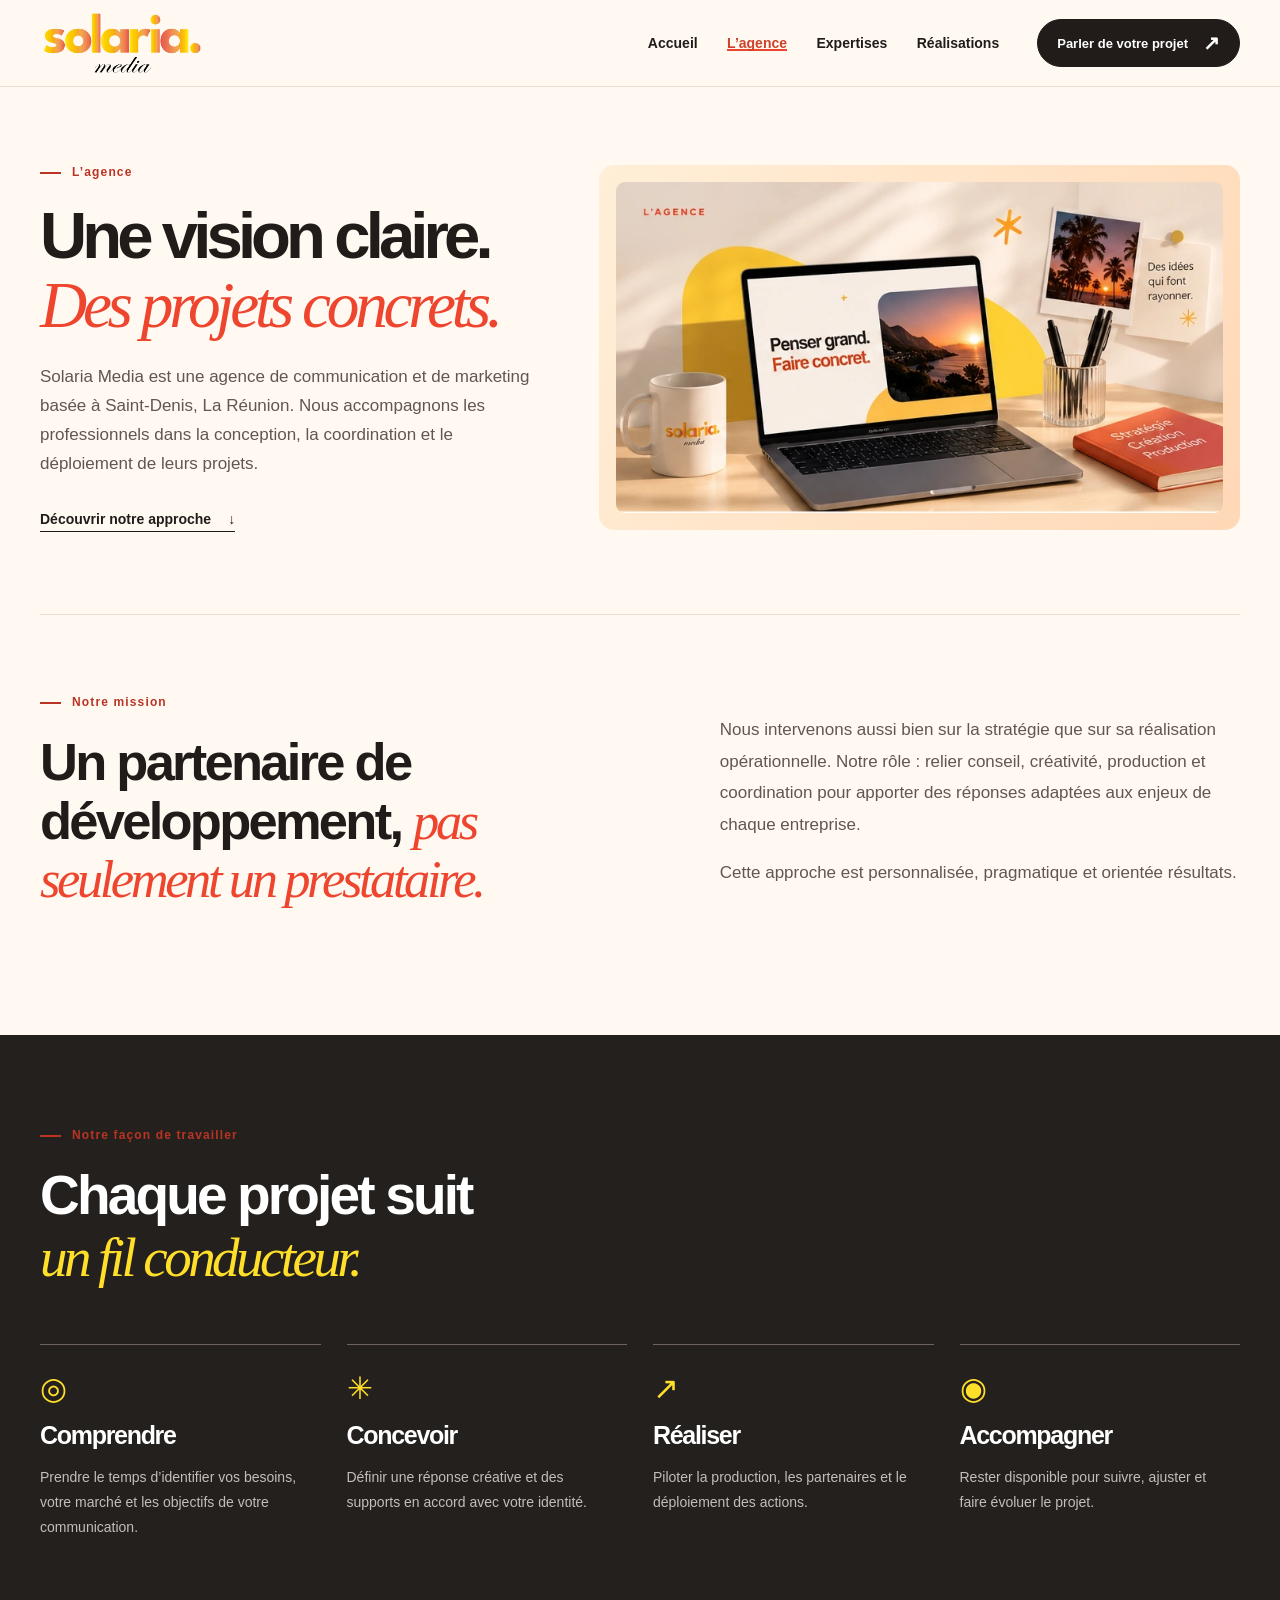
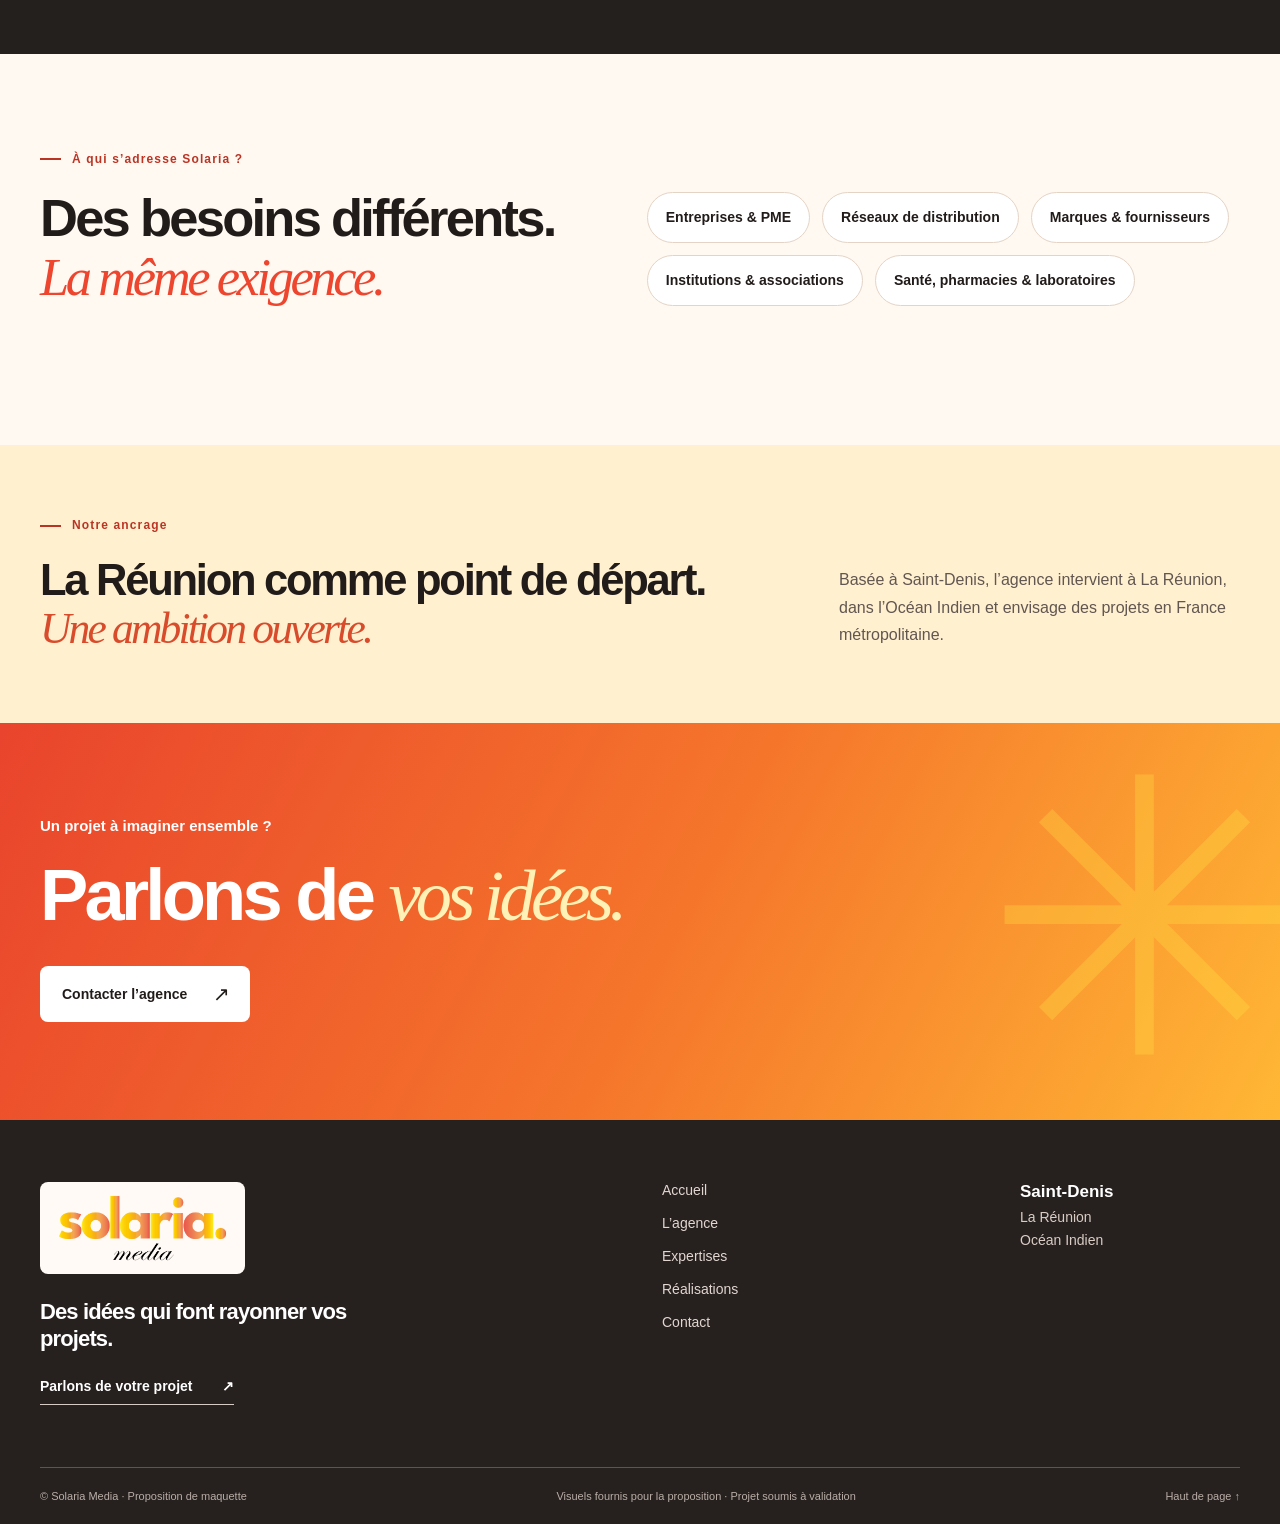
==== agence.html @ 128cd744 "v1" ====
<!DOCTYPE html>
<html lang="fr"><head><meta charset="utf-8"/><meta content="width=device-width,initial-scale=1" name="viewport"/><meta content="#fff9f2" name="theme-color"/><meta content="Solaria Media, agence de communication à Saint-Denis : conseil, création, branding, digital, objets publicitaires et campagnes marketing." name="description"/><meta content="website" property="og:type"/><meta content="Solaria Media | Agence de communication &amp; marketing à La Réunion" property="og:title"/><meta content="Solaria Media, agence de communication à Saint-Denis : conseil, création, branding, digital, objets publicitaires et campagnes marketing." property="og:description"/><title>Solaria Media | Agence de communication &amp; marketing à La Réunion</title><link href="assets/images/favicon-solaria.png" rel="icon" type="image/png"/><link rel="stylesheet" href="assets/css/site.css">
<link rel="stylesheet" href="assets/css/animations.css"></head><body><a class="skip-link" href="#contenu">Aller au contenu</a><header class="site-header" id="haut"><div class="header-shell"><a aria-label="Solaria Media, retour à l’accueil" class="brand" href="index.html"><img alt="Solaria Media" height="67" src="assets/images/logo-solaria.png" width="166"/></a><nav aria-label="Navigation principale" class="nav-desktop"><a aria-current="page" class="active" href="index.html">Accueil</a><a href="agence.html">L’agence</a><a href="expertises.html">Expertises</a><a href="realisations.html">Réalisations</a></nav><a class="nav-action" href="contact.html">Parler de votre projet <span aria-hidden="true">↗</span></a><button aria-controls="nav-mobile" aria-expanded="false" aria-label="Ouvrir le menu" class="menu-toggle" type="button"><span></span><span></span></button></div><nav aria-label="Navigation mobile" class="nav-mobile" hidden="" id="nav-mobile"><a aria-current="page" class="active" href="index.html">Accueil</a><a href="agence.html">L’agence</a><a href="expertises.html">Expertises</a><a href="realisations.html">Réalisations</a><a href="contact.html">Contact</a></nav></header><main id="contenu"><div data-view="index">
<section class="home-hero"><div class="home-hero-copy"><div class="hero-location">Agence de communication &amp; marketing à La Réunion</div><h1>Des idées qui font <em>rayonner</em> vos projets.</h1><p>Solaria Media accompagne les entreprises de la réflexion stratégique à la réalisation de leurs projets de communication.</p><div class="actions"><a class="button button-dark" href="expertises.html">Découvrir nos expertises <span aria-hidden="true">↗</span></a><a class="button-link" href="realisations.html">Explorer l’univers Solaria <span aria-hidden="true">→</span></a></div><div class="hero-corner"><span aria-hidden="true" class="pulse-sun">✳</span> Conseil, création, production et déploiement.</div></div><div class="home-hero-art"><img alt="Composition visuelle fournie pour Solaria Media : publications, identité graphique et supports digitaux" class="hero-artwork" decoding="async" fetchpriority="high" src="assets/images/accueil-composition.webp"/><span class="art-label">Univers visuel Solaria Media</span></div></section>
<section aria-label="Positionnement de Solaria Media" class="intro-strip wrap"><p>Une vision d’ensemble.<br/><strong>Des actions concrètes.</strong></p><div>Stratégie, création et coordination : une approche complète pour développer votre visibilité et accompagner vos projets.</div><a aria-label="Découvrir l’agence" class="circle-next" href="agence.html">↗</a></section>
<section class="section-services" id="savoir-faire"><div class="wrap section-topline"><div><p class="section-eyebrow">Nos expertises</p><h2>Une seule agence.<br/><span>Plusieurs talents.</span></h2></div><p>Quatre expertises complémentaires, mobilisées selon vos objectifs.</p></div><div class="services-showcase wrap">
<a class="service-tile" href="expertises.html"><div class="service-art sunny"><img alt="Visuel fourni illustrant la communication sur les réseaux sociaux" class="" decoding="async" loading="lazy" src="assets/images/expertise-digital.webp"/></div><div class="tile-info"><div><h3>Communication digitale</h3><p>Stratégie, contenus, réseaux sociaux et campagnes Meta Ads.</p></div><span aria-hidden="true" class="tile-arrow">↗</span></div></a>
<a class="service-tile" href="expertises.html"><div class="service-art peach"><img alt="Visuel fourni illustrant le branding et les supports d’identité visuelle" class="" decoding="async" loading="lazy" src="assets/images/expertise-branding.webp"/></div><div class="tile-info"><div><h3>Identité &amp; design</h3><p>Une image de marque cohérente, pensée pour tous vos supports.</p></div><span aria-hidden="true" class="tile-arrow">↗</span></div></a>
<a class="service-tile" href="expertises.html"><div class="service-art sand"><img alt="Visuel fourni de sacs, gourdes et objets publicitaires aux couleurs de Solaria" class="" decoding="async" loading="lazy" src="assets/images/expertise-objets-plv.webp"/></div><div class="tile-info"><div><h3>Objets publicitaires &amp; PLV</h3><p>De la conception graphique à la fabrication et à la livraison.</p></div><span aria-hidden="true" class="tile-arrow">↗</span></div></a>
<a class="service-tile" href="expertises.html"><div class="service-art butter"><img alt="Visuel fourni illustrant la stratégie et les opérations marketing" class="" decoding="async" loading="lazy" src="assets/images/expertise-campagnes.webp"/></div><div class="tile-info"><div><h3>Campagnes marketing</h3><p>Des dispositifs coordonnés pour faire vivre vos actions commerciales.</p></div><span aria-hidden="true" class="tile-arrow">↗</span></div></a>
</div></section>
<section class="agency-highlight"><div class="wrap agency-highlight-grid"><div class="agency-highlight-visual"><img alt="Visuel de présentation de l’agence Solaria Media avec ordinateur et supports de communication" class="" decoding="async" loading="lazy" src="assets/images/agence-univers.webp"/></div><div class="agency-highlight-copy"><p class="section-eyebrow">L’esprit Solaria</p><h2>Penser le projet.<br/><em>Le concrétiser.</em></h2><p>Du premier échange à la mise en œuvre, Solaria Media réunit les compétences nécessaires pour donner de la cohérence à chaque prise de parole de votre entreprise.</p><div class="agency-steps"><span>Comprendre les enjeux</span><span>Imaginer la réponse</span><span>Coordonner la réalisation</span></div><a class="text-link" href="agence.html">Découvrir notre approche <span aria-hidden="true">↗</span></a></div></div></section>
<section class="campaign-feature wrap"><div class="campaign-image"><img alt="Visuel de présentation fourni : campagne publicitaire avec supports photo et affichage" class="" decoding="async" loading="lazy" src="assets/images/realisations-campagnes.webp"/></div><div class="campaign-body"><p class="section-eyebrow">De l’idée aux supports</p><h2>Une communication qui prend forme, <em>partout.</em></h2><p>Identité, campagne, signalétique ou contenu : chaque format a un rôle à jouer pour faire rayonner une marque.</p><a class="button button-dark" href="realisations.html">Découvrir les univers visuels <span aria-hidden="true">↗</span></a></div></section>
<section class="closing-cta"><div class="wrap"><p>Vous avez un projet de communication ?</p><h2>Faisons-le <em>rayonner.</em></h2><a class="button button-light" href="contact.html">Parlons de votre projet <span aria-hidden="true">↗</span></a></div></section>
</div><div data-view="agence" hidden="">
<section class="page-hero wrap agency-hero"><div class="page-hero-copy"><p class="section-eyebrow">L’agence</p><h1>Une vision claire.<br/><em>Des projets concrets.</em></h1><p>Solaria Media est une agence de communication et de marketing basée à Saint-Denis, La Réunion. Nous accompagnons les professionnels dans la conception, la coordination et le déploiement de leurs projets.</p><a class="button-link" href="#notre-approche">Découvrir notre approche <span aria-hidden="true">↓</span></a></div><div class="page-hero-art"><img alt="Visuel fourni pour la présentation de Solaria Media : bureau créatif, ordinateur et supports de communication" class="" decoding="async" fetchpriority="high" src="assets/images/agence-univers.webp"/></div></section>
<section class="agency-mission wrap"><div class="mission-title"><p class="section-eyebrow">Notre mission</p><h2>Un partenaire de développement, <em>pas seulement un prestataire.</em></h2></div><div class="mission-detail"><p>Nous intervenons aussi bien sur la stratégie que sur sa réalisation opérationnelle. Notre rôle : relier conseil, créativité, production et coordination pour apporter des réponses adaptées aux enjeux de chaque entreprise.</p><p>Cette approche est personnalisée, pragmatique et orientée résultats.</p></div></section>
<section class="process-section" id="notre-approche"><div class="wrap"><div class="process-heading"><p class="section-eyebrow">Notre façon de travailler</p><h2>Chaque projet suit<br/><em>un fil conducteur.</em></h2></div><div class="process-grid"><article><div class="process-symbol">◎</div><h3>Comprendre</h3><p>Prendre le temps d’identifier vos besoins, votre marché et les objectifs de votre communication.</p></article><article><div class="process-symbol">✳</div><h3>Concevoir</h3><p>Définir une réponse créative et des supports en accord avec votre identité.</p></article><article><div class="process-symbol">↗</div><h3>Réaliser</h3><p>Piloter la production, les partenaires et le déploiement des actions.</p></article><article><div class="process-symbol">◉</div><h3>Accompagner</h3><p>Rester disponible pour suivre, ajuster et faire évoluer le projet.</p></article></div></div></section>
<section class="audience-section wrap"><div><p class="section-eyebrow">À qui s’adresse Solaria ?</p><h2>Des besoins différents.<br/><em>La même exigence.</em></h2></div><div class="audience-grid"><span>Entreprises &amp; PME</span><span>Réseaux de distribution</span><span>Marques &amp; fournisseurs</span><span>Institutions &amp; associations</span><span>Santé, pharmacies &amp; laboratoires</span></div></section>
<section class="agency-location"><div class="wrap location-flex"><div><p class="section-eyebrow">Notre ancrage</p><h2>La Réunion comme point de départ.<br/><em>Une ambition ouverte.</em></h2></div><p>Basée à Saint-Denis, l’agence intervient à La Réunion, dans l’Océan Indien et envisage des projets en France métropolitaine.</p></div></section>
<section class="closing-cta"><div class="wrap"><p>Un projet à imaginer ensemble ?</p><h2>Parlons de <em>vos idées.</em></h2><a class="button button-light" href="contact.html">Contacter l’agence <span aria-hidden="true">↗</span></a></div></section>
</div><div data-view="expertises" hidden=""><section class="expert-intro wrap"><p class="section-eyebrow">Nos expertises</p><div class="expert-intro-grid"><h1>De la stratégie<br/><em>à la création.</em></h1><div><p>Une approche complète, quatre domaines complémentaires. Choisissez l’expertise qui correspond à votre besoin.</p><div class="quick-links"><a href="#digital">Digital ↘</a><a href="#branding">Branding ↘</a><a href="#production">Objets &amp; PLV ↘</a><a href="#campagnes">Campagnes ↘</a></div></div></div></section><section class="expert-section" id="digital"><div class="wrap expert-layout"><div class="expert-art art-digital"><img alt="Visuel de présentation fourni pour le domaine Communication digitale &amp; Social Media" class="" decoding="async" loading="lazy" src="assets/images/expertise-digital.webp"/></div><div class="expert-content"><span class="expert-kind">Communication digitale &amp; Social Media</span><h2>Votre marque a des choses à dire.</h2><p>Nous construisons une présence digitale adaptée à vos objectifs, de la ligne éditoriale à l’analyse des performances.</p><ul class="service-bullets"><li>Stratégie de communication digitale</li><li>Création de contenus, carrousels et vidéos courtes</li><li>Gestion et programmation des publications</li><li>Campagnes Meta Ads, emailing et reporting</li></ul><a class="text-link" href="contact.html?projet=digital">Parler de ce projet <span aria-hidden="true">↗</span></a></div></div></section><section class="expert-section expert-even" id="branding"><div class="wrap expert-layout"><div class="expert-art art-branding"><img alt="Visuel de présentation fourni pour le domaine Branding &amp; identité visuelle" class="" decoding="async" loading="lazy" src="assets/images/expertise-branding.webp"/></div><div class="expert-content"><span class="expert-kind">Branding &amp; identité visuelle</span><h2>Une identité qui se reconnaît.</h2><p>Nous créons et déclinons l’univers graphique de votre marque pour renforcer sa cohérence sur tous ses supports.</p><ul class="service-bullets"><li>Création et refonte de logos</li><li>Identités visuelles et chartes graphiques</li><li>Flyers, affiches, brochures et catalogues</li><li>Supports commerciaux et institutionnels</li></ul><a class="text-link" href="contact.html?projet=branding">Parler de ce projet <span aria-hidden="true">↗</span></a></div></div></section><section class="expert-section" id="production"><div class="wrap expert-layout"><div class="expert-art art-production"><img alt="Visuel de présentation fourni pour le domaine Objets publicitaires &amp; PLV" class="" decoding="async" loading="lazy" src="assets/images/expertise-objets-plv.webp"/></div><div class="expert-content"><span class="expert-kind">Objets publicitaires &amp; PLV</span><h2>Une idée qui devient tangible.</h2><p>Nous coordonnons la fabrication de supports physiques adaptés à votre marque, à vos événements et à vos points de vente.</p><ul class="service-bullets"><li>Objets personnalisés et cadeaux d’entreprise</li><li>Packaging et sacs personnalisés</li><li>PLV, signalétique et supports promotionnels</li><li>Sourcing, impression, production et livraison</li></ul><a class="text-link" href="contact.html?projet=production">Parler de ce projet <span aria-hidden="true">↗</span></a></div></div></section><section class="expert-section expert-even" id="campagnes"><div class="wrap expert-layout"><div class="expert-art art-campagnes"><img alt="Visuel de présentation fourni pour le domaine Campagnes &amp; opérations marketing" class="" decoding="async" loading="lazy" src="assets/images/expertise-campagnes.webp"/></div><div class="expert-content"><span class="expert-kind">Campagnes &amp; opérations marketing</span><h2>Des actions pensées pour le terrain.</h2><p>Nous concevons et coordonnons des campagnes pour soutenir vos lancements, votre notoriété et vos objectifs commerciaux.</p><ul class="service-bullets"><li>Campagnes promotionnelles et multicanales</li><li>Opérations commerciales et lancements de produits</li><li>Dispositifs pour les réseaux de points de vente</li><li>Coordination, suivi et analyse des résultats</li></ul><a class="text-link" href="contact.html?projet=campagnes">Parler de ce projet <span aria-hidden="true">↗</span></a></div></div></section><section class="closing-cta"><div class="wrap"><p>Un besoin précis, plusieurs possibilités</p><h2>Construisons la bonne <em>réponse.</em></h2><a class="button button-light" href="contact.html">Présenter votre projet <span aria-hidden="true">↗</span></a></div></section></div><div data-view="realisations" hidden="">
<section class="work-intro wrap"><div><p class="section-eyebrow">L’univers Solaria</p><h1>Une marque.<br/><em>Mille façons d’exister.</em></h1></div><div><p>Du contenu digital aux objets publicitaires, découvrez les univers visuels qui traduisent les domaines d’expertise de Solaria Media.</p><div class="legal-visual-note">Visuels de présentation fournis pour cette maquette. Les projets clients et études de cas seront ajoutés après validation.</div></div></section>
<section aria-label="Galerie des univers visuels" class="portfolio-section wrap"><div class="portfolio-controls"><span>Explorer les visuels</span><div aria-label="Filtrer les univers" class="portfolio-filters" role="group"><button aria-pressed="true" class="active" data-filter="Tout" type="button">Tout voir</button><button aria-pressed="false" data-filter="Digital" type="button">Digital</button><button aria-pressed="false" data-filter="Identité" type="button">Identité</button><button aria-pressed="false" data-filter="Production" type="button">Production</button><button aria-pressed="false" data-filter="Campagnes" type="button">Campagnes</button><button aria-pressed="false" data-filter="Univers" type="button">Univers</button></div></div><div class="portfolio-grid"><button aria-label="Agrandir le visuel : Communication &amp; univers de marque" class="portfolio-card portfolio-large" data-category="Univers" data-description="Communication &amp; univers de marque" data-image="assets/images/accueil-composition.webp" type="button"><span class="portfolio-photo"><img alt="Visuel fourni : Communication &amp; univers de marque" class="" decoding="async" loading="lazy" src="assets/images/accueil-composition.webp"/></span><span class="portfolio-caption"><span>Communication &amp; univers de marque</span><span aria-hidden="true">↗</span></span></button><button aria-label="Agrandir le visuel : Campagnes &amp; déclinaisons" class="portfolio-card portfolio-large" data-category="Campagnes" data-description="Campagnes &amp; déclinaisons" data-image="assets/images/realisations-campagnes.webp" type="button"><span class="portfolio-photo"><img alt="Visuel fourni : Campagnes &amp; déclinaisons" class="" decoding="async" loading="lazy" src="assets/images/realisations-campagnes.webp"/></span><span class="portfolio-caption"><span>Campagnes &amp; déclinaisons</span><span aria-hidden="true">↗</span></span></button><button aria-label="Agrandir le visuel : Identité visuelle &amp; design" class="portfolio-card" data-category="Identité" data-description="Identité visuelle &amp; design" data-image="assets/images/expertise-branding.webp" type="button"><span class="portfolio-photo"><img alt="Visuel fourni : Identité visuelle &amp; design" class="" decoding="async" loading="lazy" src="assets/images/expertise-branding.webp"/></span><span class="portfolio-caption"><span>Identité visuelle &amp; design</span><span aria-hidden="true">↗</span></span></button><button aria-label="Agrandir le visuel : Objets publicitaires &amp; PLV" class="portfolio-card" data-category="Production" data-description="Objets publicitaires &amp; PLV" data-image="assets/images/expertise-objets-plv.webp" type="button"><span class="portfolio-photo"><img alt="Visuel fourni : Objets publicitaires &amp; PLV" class="" decoding="async" loading="lazy" src="assets/images/expertise-objets-plv.webp"/></span><span class="portfolio-caption"><span>Objets publicitaires &amp; PLV</span><span aria-hidden="true">↗</span></span></button><button aria-label="Agrandir le visuel : Réseaux sociaux &amp; digital" class="portfolio-card" data-category="Digital" data-description="Réseaux sociaux &amp; digital" data-image="assets/images/expertise-digital.webp" type="button"><span class="portfolio-photo"><img alt="Visuel fourni : Réseaux sociaux &amp; digital" class="" decoding="async" loading="lazy" src="assets/images/expertise-digital.webp"/></span><span class="portfolio-caption"><span>Réseaux sociaux &amp; digital</span><span aria-hidden="true">↗</span></span></button><button aria-label="Agrandir le visuel : Création de contenus" class="portfolio-card" data-category="Digital" data-description="Création de contenus" data-image="assets/images/expertise-contenu.webp" type="button"><span class="portfolio-photo"><img alt="Visuel fourni : Création de contenus" class="" decoding="async" loading="lazy" src="assets/images/expertise-contenu.webp"/></span><span class="portfolio-caption"><span>Création de contenus</span><span aria-hidden="true">↗</span></span></button><button aria-label="Agrandir le visuel : Marketing &amp; coordination" class="portfolio-card" data-category="Campagnes" data-description="Marketing &amp; coordination" data-image="assets/images/expertise-campagnes.webp" type="button"><span class="portfolio-photo"><img alt="Visuel fourni : Marketing &amp; coordination" class="" decoding="async" loading="lazy" src="assets/images/expertise-campagnes.webp"/></span><span class="portfolio-caption"><span>Marketing &amp; coordination</span><span aria-hidden="true">↗</span></span></button><button aria-label="Agrandir le visuel : Une communication cohérente" class="portfolio-card" data-category="Univers" data-description="Une communication cohérente" data-image="assets/images/agence-univers.webp" type="button"><span class="portfolio-photo"><img alt="Visuel fourni : Une communication cohérente" class="" decoding="async" loading="lazy" src="assets/images/agence-univers.webp"/></span><span class="portfolio-caption"><span>Une communication cohérente</span><span aria-hidden="true">↗</span></span></button></div></section>
<section class="portfolio-next wrap"><div><p class="section-eyebrow">Projets &amp; études de cas</p><h2>Les réalisations de demain se préparent aujourd’hui.</h2></div><p>Cet espace pourra accueillir les projets clients de l’agence : contexte, objectifs, conception et déploiement, dès que les contenus seront disponibles et validés.</p></section>
<section class="closing-cta"><div class="wrap"><p>Votre marque a sa propre histoire</p><h2>À nous de lui donner <em>vie.</em></h2><a class="button button-light" href="contact.html">Imaginer un projet ensemble <span aria-hidden="true">↗</span></a></div></section>
<dialog aria-label="Aperçu d’un visuel" class="lightbox"><button aria-label="Fermer l’aperçu" class="lightbox-close" type="button">×</button><div class="lightbox-frame"><img alt="" src=""/><p></p></div></dialog>
</div><div data-view="contact" hidden=""><section class="contact-hero wrap"><div class="contact-intro"><p class="section-eyebrow">Contact</p><h1>Une idée en tête ?<br/><em>Parlons-en.</em></h1><p>Vous souhaitez développer votre communication, renforcer votre identité ou préparer une campagne ? Présentez-nous votre projet.</p><div class="contact-where"><span>Basée à</span><strong>Saint-Denis, La Réunion</strong><span>Interventions : La Réunion et Océan Indien ; France métropolitaine à étudier.</span></div><div aria-hidden="true" class="contact-motif">✳</div></div><div class="form-panel"><h2>Parlons de votre projet</h2><p>Quelques informations pour comprendre votre demande.</p><form id="project-form" novalidate=""><div class="form-grid"><div class="field"><label for="name">Votre nom <span aria-hidden="true">*</span></label><input autocomplete="name" id="name" name="name" placeholder="Votre nom" required=""/></div><div class="field"><label for="company">Votre entreprise</label><input autocomplete="organization" id="company" name="company" placeholder="Nom de l’entreprise"/></div></div><div class="field"><label for="email">Votre adresse e-mail <span aria-hidden="true">*</span></label><input autocomplete="email" id="email" name="email" placeholder="vous@entreprise.fr" required="" type="email"/></div><div class="field"><label for="project">Votre besoin</label><select id="project" name="project"><option value="">Choisissez une expertise</option><option value="digital">Communication digitale &amp; Social Media</option><option value="branding">Branding &amp; Design</option><option value="production">Objets publicitaires &amp; PLV</option><option value="campagnes">Campagnes &amp; opérations marketing</option><option value="autre">Un projet qui combine plusieurs expertises</option></select></div><div class="field"><label for="message">Parlez-nous de votre projet <span aria-hidden="true">*</span></label><textarea id="message" name="message" placeholder="Votre contexte, vos objectifs, votre calendrier…" required="" rows="5"></textarea></div><p class="demo-disclaimer">Maquette de présentation : ce formulaire n’envoie pas encore de message.</p><button class="button button-dark submit-button" type="submit">Valider ma demande <span aria-hidden="true">↗</span></button><p aria-live="polite" class="form-feedback" hidden="" role="status"></p></form></div></section><section class="contact-bottom"><div class="wrap contact-bottom-inner"><p>Vous pouvez aussi découvrir l’approche et les domaines d’expertise de Solaria Media.</p><a href="agence.html">Notre agence ↗</a><a href="expertises.html">Nos expertises ↗</a></div></section></div></main><footer class="site-footer"><div class="footer-main wrap"><div class="footer-lead"><a aria-label="Accueil Solaria Media" href="index.html"><img alt="Solaria Media" height="82" src="assets/images/logo-solaria.png" width="200"/></a><p>Des idées qui font rayonner vos projets.</p><a class="footer-email" href="contact.html">Parlons de votre projet <span aria-hidden="true">↗</span></a></div><nav aria-label="Navigation de pied de page" class="footer-nav"><a href="index.html">Accueil</a><a href="agence.html">L’agence</a><a href="expertises.html">Expertises</a><a href="realisations.html">Réalisations</a><a href="contact.html">Contact</a></nav><div class="footer-location"><strong>Saint-Denis</strong><span>La Réunion</span><span>Océan Indien</span></div></div><div class="footer-bottom wrap"><span>© Solaria Media · Proposition de maquette</span><span>Visuels fournis pour la proposition · Projet soumis à validation</span><a href="#haut">Haut de page ↑</a></div></footer><script src="assets/js/site-original.js"></script><script src="assets/js/navigation.js"></script>
<script src="assets/js/animations.js"></script></body></html>
---- assets/css/site.css ----
:root{--paper:#fff9f2;--white:#fffdf9;--ink:#211c1a;--muted:#615650;--sun:#ffdf29;--orange:#fc9d29;--flame:#ed452e;--outline:#e9ded3;--soft:#fff2df;--serif:Georgia,'Times New Roman',serif;--sans:Inter,'Helvetica Neue',Arial,sans-serif;--content:1340px}
*,*::before,*::after{box-sizing:border-box}html{scroll-behavior:smooth;scroll-padding-top:95px}body{margin:0;background:var(--paper);color:var(--ink);font-family:var(--sans);-webkit-font-smoothing:antialiased;overflow-x:clip}img{max-width:100%;display:block}a{color:inherit;text-decoration:none}button,input,select,textarea{font:inherit}button{cursor:pointer}h1,h2,h3,p,figure{margin-top:0}button:focus-visible,a:focus-visible,input:focus-visible,select:focus-visible,textarea:focus-visible{outline:3px solid #194bd8;outline-offset:4px}.wrap{width:min(var(--content),calc(100% - 80px));margin-inline:auto}.skip-link{position:fixed;top:-200px;left:24px;background:var(--ink);color:white;padding:12px 18px;z-index:200}.skip-link:focus{top:10px}.section-eyebrow{font-size:12px;letter-spacing:.095em;font-weight:780;color:var(--flame);margin-bottom:20px}.section-eyebrow::before{content:'';display:inline-block;width:21px;height:2px;background:currentColor;vertical-align:middle;margin-right:11px}h1,h2,h3{letter-spacing:-.052em}h1{font-size:clamp(44px,5.55vw,85px);line-height:1.045;letter-spacing:-.075em}h2{font-size:clamp(35px,4.1vw,58px);line-height:1.12}h1 em,h2 em{font-family:var(--serif);letter-spacing:-.065em;font-weight:400}p{line-height:1.7}.button{display:inline-flex;justify-content:space-between;align-items:center;gap:26px;font-weight:750;line-height:1.2;font-size:14px;padding:17px 19px 17px 21px;min-height:55px;border:1.5px solid transparent;border-radius:8px;transition:transform .22s ease,background .22s ease,box-shadow .22s ease}.button span{font-size:20px;line-height:1;font-weight:500}.button:hover{transform:translateY(-3px);box-shadow:0 9px 20px #00000016}.button-dark{background:var(--ink);color:white}.button-dark:hover{background:#44332d}.button-light{background:white;color:var(--ink)}.button-light:hover{background:var(--sun)}.button-link{font-size:14px;font-weight:720;display:inline-flex;align-items:center;gap:17px;box-shadow:inset 0 -1px currentColor;padding-bottom:5px;transition:gap .22s}.button-link:hover{gap:27px}.text-link{font-size:15px;font-weight:760;display:inline-flex;align-items:center;gap:34px;border-bottom:2px solid currentColor;padding-bottom:12px;transition:gap .22s}.text-link:hover{gap:44px}.text-link span{font-size:20px}
/* navigation */
.site-header{position:sticky;top:0;background:rgba(255,249,242,.96);border-bottom:1px solid var(--outline);z-index:90;backdrop-filter:blur(18px)}.header-shell{max-width:var(--content);padding:0 40px;margin:auto;display:flex;align-items:center;gap:38px;height:86px}.brand{width:170px;flex:none;display:flex;align-items:center}.brand img{width:164px;height:auto;max-height:69px;object-fit:contain}.nav-desktop{display:flex;align-items:center;gap:clamp(20px,2.3vw,42px);margin-left:auto;height:100%}.nav-desktop a{font-size:14px;font-weight:680;white-space:nowrap;transition:color .2s}.nav-desktop a:hover,.nav-desktop a.active{color:#cd4229}.nav-desktop a.active{box-shadow:inset 0 -2px var(--flame)}.nav-action{border:1px solid var(--ink);background:var(--ink);color:#fff;border-radius:50px;display:inline-flex;align-items:center;gap:15px;font-size:13px;font-weight:770;padding:13px 19px;white-space:nowrap;transition:background .2s,transform .2s}.nav-action span{font-size:20px;line-height:1}.nav-action:hover{background:var(--flame);border-color:var(--flame);transform:translateY(-2px)}.menu-toggle{display:none;width:46px;height:46px;align-items:center;justify-content:center;flex-direction:column;gap:6px;border-radius:50%;border:1px solid #ccbeb0;background:transparent}.menu-toggle span{width:19px;height:2px;background:var(--ink)}.nav-mobile[hidden]{display:none!important}
/* hero */
.home-hero{display:grid;grid-template-columns:minmax(0,47%) minmax(0,53%);min-height:590px;background:#fffaf5}.home-hero-copy{display:flex;flex-direction:column;justify-content:center;padding:68px clamp(32px,5vw,94px) 66px max(40px,calc((100vw - var(--content)) / 2 + 40px));min-width:0}.hero-location{font-size:12px;line-height:1.4;color:#9a3a25;font-weight:770;margin:0 0 27px;max-width:380px}.home-hero h1{max-width:610px;margin-bottom:24px}.home-hero h1 em{font-style:italic;color:var(--flame)}.home-hero-copy>p{max-width:525px;font-size:clamp(16px,1.3vw,18px);margin-bottom:29px;color:#4b403b}.actions{display:flex;gap:22px;align-items:center;flex-wrap:wrap}.hero-corner{display:flex;gap:11px;align-items:center;font-size:11px;font-weight:660;color:#75645c;margin-top:58px}.pulse-sun{font-size:21px;color:var(--flame);animation:spin-sun 18s linear infinite}.home-hero-art{position:relative;min-width:0;overflow:hidden;display:flex;align-items:center;background:linear-gradient(127deg,#fff6e9,#ffe4b5);padding:28px 20px 51px}.home-hero-art img{width:100%;height:auto;object-fit:contain;filter:drop-shadow(0 18px 29px rgba(84,39,11,.085));border-radius:5px}.art-label{position:absolute;bottom:20px;left:27px;font-size:11px;font-weight:700;color:#725043}.home-hero-art::before{content:'';position:absolute;top:7%;right:-18%;width:65%;aspect-ratio:1;background:#ffe034;border-radius:50%;opacity:.4;filter:blur(30px)}.home-hero-art img{z-index:1}.art-label{z-index:2}
.intro-strip{display:grid;grid-template-columns:1fr 1.06fr 58px;align-items:center;gap:40px;padding-top:38px;padding-bottom:38px;border-bottom:1px solid var(--outline)}.intro-strip p{margin:0;line-height:1.22;font-size:clamp(24px,2.3vw,32px);font-weight:500;letter-spacing:-.045em}.intro-strip p strong{color:#d84b2c;font-weight:760}.intro-strip>div{max-width:460px;line-height:1.7;color:var(--muted);font-size:15px}.circle-next{border:1px solid #cbb8a6;border-radius:100%;width:54px;height:54px;display:grid;place-items:center;font-size:23px;transition:background .2s,transform .2s}.circle-next:hover{background:var(--sun);transform:rotate(45deg)}
/* 4 service panels */
.section-services{padding:101px 0 106px}.section-topline{display:flex;justify-content:space-between;align-items:end;gap:44px;margin-bottom:41px}.section-topline h2{margin:0}.section-topline h2 span{font-family:var(--serif);font-style:italic;font-weight:400;color:var(--flame)}.section-topline>p{max-width:300px;margin:0;color:var(--muted);font-size:15px}.services-showcase{display:grid;grid-template-columns:repeat(2,minmax(0,1fr));gap:22px}.service-tile{min-width:0;background:white;border:1px solid #ebdfd4;border-radius:15px;overflow:hidden;transition:box-shadow .25s,transform .25s}.service-tile:hover{transform:translateY(-5px);box-shadow:0 18px 35px #33271d12}.service-art{height:clamp(245px,21vw,310px);overflow:hidden;display:flex;justify-content:center;align-items:center;padding:8px}.service-art img{width:100%;height:100%;object-fit:contain;transition:transform .5s cubic-bezier(.2,.8,.2,1)}.service-tile:hover .service-art img{transform:scale(1.045)}.service-art.sunny{background:#fff0b9}.service-art.peach{background:#ffeadf}.service-art.sand{background:#fff1e4}.service-art.butter{background:#fff2c8}.tile-info{display:flex;justify-content:space-between;gap:15px;align-items:center;padding:25px 27px 27px}.tile-info h3{font-size:24px;letter-spacing:-.05em;margin:0 0 7px}.tile-info p{font-size:14px;color:var(--muted);margin:0;line-height:1.6}.tile-arrow{flex:none;border:1px solid #dac9b9;border-radius:50%;width:44px;height:44px;display:grid;place-items:center;font-size:20px;transition:background .2s}.service-tile:hover .tile-arrow{background:var(--sun);border-color:var(--sun)}
/* agency feature */
.agency-highlight{background:#fff2dc;padding:78px 0}.agency-highlight-grid{display:grid;grid-template-columns:1.08fr .92fr;gap:clamp(40px,6vw,95px);align-items:center}.agency-highlight-visual{min-width:0}.agency-highlight-visual img{width:100%;height:auto;border-radius:12px;box-shadow:0 17px 40px #b9733121}.agency-highlight-copy h2{margin:0 0 21px}.agency-highlight-copy h2 em{color:#e4492e}.agency-highlight-copy>p:not(.section-eyebrow){color:var(--muted);font-size:16px;max-width:490px}.agency-steps{display:grid;margin:28px 0 30px;border-top:1px solid #dbccba}.agency-steps span{display:flex;align-items:center;gap:15px;padding:10px 0;border-bottom:1px solid #dbccba;font-size:14px;font-weight:720}.agency-steps span::before{content:'✓';display:grid;place-items:center;flex:none;border-radius:50%;height:23px;width:23px;background:var(--sun);font-size:14px}
/* campaign feature */
.campaign-feature{display:grid;grid-template-columns:1.05fr .95fr;gap:0;background:#fff;border:1px solid var(--outline);border-radius:16px;overflow:hidden;margin-top:103px;margin-bottom:103px}.campaign-image{background:#ffeaca;display:flex;align-items:center;padding:22px}.campaign-image img{width:100%;height:auto;border-radius:6px}.campaign-body{padding:clamp(32px,5.5vw,87px);display:flex;flex-direction:column;justify-content:center;align-items:start}.campaign-body h2{font-size:clamp(32px,3.4vw,47px)}.campaign-body h2 em{color:#e54f2e}.campaign-body>p:not(.section-eyebrow){color:var(--muted);font-size:16px;margin-bottom:28px}
/* conversion CTA */
.closing-cta{background:linear-gradient(118deg,#e9442d 0%,#f5752b 52%,#ffb735 100%);color:#fff;position:relative;overflow:hidden;padding:90px 0 98px}.closing-cta::after{content:'✳';position:absolute;color:#ffe64249;font-size:clamp(220px,30vw,520px);right:-2%;top:50%;transform:translateY(-50%);pointer-events:none}.closing-cta .wrap{position:relative;z-index:1}.closing-cta p{font-size:15px;font-weight:680}.closing-cta h2{font-size:clamp(44px,5.65vw,78px);max-width:850px;margin:16px 0 30px}.closing-cta h2 em{color:#fff2b6}
/* agency */
.page-hero{display:grid;grid-template-columns:.87fr 1.13fr;gap:65px;align-items:center;padding-top:75px;padding-bottom:82px}.page-hero-copy h1{font-size:clamp(46px,5.1vw,73px);margin:0 0 24px}.page-hero-copy h1 em{color:var(--flame)}.page-hero-copy>p:not(.section-eyebrow){max-width:560px;color:var(--muted);font-size:17px}.page-hero-copy .button-link{margin-top:16px}.page-hero-art{padding:17px;border-radius:15px;background:linear-gradient(120deg,#ffefd8,#ffd8b6)}.page-hero-art img{width:100%;border-radius:9px}.agency-mission{display:grid;grid-template-columns:1fr .86fr;gap:75px;padding-top:77px;padding-bottom:82px;border-top:1px solid var(--outline)}.agency-mission h2{max-width:630px}.agency-mission h2 em{color:var(--flame)}.mission-detail{padding-top:22px}.mission-detail p{color:var(--muted);font-size:17px;line-height:1.85}.process-section{background:#24201e;color:#fff;padding:90px 0 100px}.process-heading h2{font-size:clamp(38px,4.3vw,59px)}.process-heading h2 em{color:var(--sun)}.process-grid{display:grid;grid-template-columns:repeat(4,1fr);gap:26px;margin-top:56px}.process-grid article{border-top:1px solid #6e625c;padding:25px 8px 0 0}.process-symbol{font-size:31px;color:var(--sun);height:51px}.process-grid h3{font-size:25px;margin-bottom:15px}.process-grid p{font-size:14px;line-height:1.77;color:#c5bdb8}.audience-section{padding:95px 0;display:grid;grid-template-columns:.95fr 1.05fr;gap:70px}.audience-section h2 em{color:var(--flame)}.audience-grid{display:flex;align-content:center;justify-content:flex-start;flex-wrap:wrap;gap:12px}.audience-grid span{border:1px solid #e4d4c6;border-radius:50px;background:white;padding:14px 18px;font-size:14px;font-weight:670;line-height:1.5}.agency-location{background:#fff0d0;padding:70px 0}.location-flex{display:grid;grid-template-columns:1fr .55fr;gap:70px;align-items:end}.location-flex h2{font-size:clamp(34px,3.4vw,48px);margin-bottom:0}.location-flex h2 em{color:#d84b2b}.location-flex>p{color:var(--muted);font-size:16px;margin:0 0 5px}
/* expertise */
.expert-intro{padding-top:76px;padding-bottom:73px}.expert-intro-grid{display:grid;grid-template-columns:1fr .84fr;gap:70px;align-items:end}.expert-intro h1{margin:0}.expert-intro h1 em{color:var(--flame)}.expert-intro-grid>div>p{font-size:17px;color:var(--muted);max-width:530px}.quick-links{display:flex;gap:8px;flex-wrap:wrap;margin-top:25px}.quick-links a{background:white;border:1px solid #e7d8c7;border-radius:50px;padding:10px 13px;font-size:13px;font-weight:740;transition:background .2s}.quick-links a:hover{background:var(--sun)}.expert-section{padding:75px 0;border-top:1px solid #e5d8cd;background:#fffaf5}.expert-section.expert-even{background:#fff0de}.expert-layout{display:grid;grid-template-columns:.95fr 1.05fr;align-items:center;gap:clamp(55px,7vw,100px)}.expert-even .expert-art{order:2}.expert-even .expert-content{order:1}.expert-art{background:#fff5e4;border-radius:14px;overflow:hidden;padding:16px;min-width:0;transition:transform .4s}.expert-art img{width:100%;height:auto;max-height:480px;object-fit:contain;border-radius:8px}.art-digital{background:#ffefb8}.art-branding{background:#ffe4d4}.art-production{background:#fff0da}.art-campagnes{background:#fff0b2}.expert-kind{font-size:13px;color:#cf4b2b;font-weight:780;display:block;margin-bottom:16px}.expert-content h2{font-size:clamp(35px,3.8vw,53px);margin:0 0 17px}.expert-content>p{color:var(--muted);font-size:16px;max-width:560px}.service-bullets{padding:0;list-style:none;margin:23px 0 30px;display:grid;grid-template-columns:1fr 1fr;gap:13px 17px}.service-bullets li{font-size:14px;font-weight:640;line-height:1.5;position:relative;padding-left:16px}.service-bullets li:before{content:'';width:6px;height:6px;border-radius:50%;background:#eb6239;position:absolute;left:0;top:8px}
/* visual portfolio */
.work-intro{padding-top:81px;padding-bottom:67px;display:grid;grid-template-columns:1.1fr .7fr;align-items:end;gap:70px}.work-intro h1{margin-bottom:0;font-size:clamp(45px,5.3vw,75px)}.work-intro h1 em{color:var(--flame)}.work-intro>div:nth-child(2)>p{font-size:17px;color:var(--muted)}.legal-visual-note{border-left:3px solid var(--orange);padding:9px 14px;font-size:13px;line-height:1.55;background:#fff0dc;color:#665346}.portfolio-section{padding-bottom:96px}.portfolio-controls{display:flex;align-items:center;justify-content:space-between;gap:20px;border-top:1px solid var(--outline);padding-top:27px;margin-bottom:30px}.portfolio-controls>span{font-size:14px;font-weight:750}.portfolio-filters{display:flex;gap:7px;flex-wrap:wrap}.portfolio-filters button{background:transparent;border:1px solid #d8cbbd;border-radius:25px;padding:10px 14px;font-size:12px;font-weight:700}.portfolio-filters button:hover,.portfolio-filters button.active{background:var(--ink);border-color:var(--ink);color:#fff}.portfolio-grid{display:grid;grid-template-columns:repeat(3,minmax(0,1fr));gap:23px;align-items:start}.portfolio-card{border:1px solid var(--outline);min-width:0;padding:0;text-align:left;background:#fff;border-radius:14px;overflow:hidden;transition:box-shadow .25s,transform .25s}.portfolio-card:hover{transform:translateY(-5px);box-shadow:0 13px 26px #00000013}.portfolio-card[hidden]{display:none!important}.portfolio-large{grid-column:span 3;display:grid;grid-template-columns:minmax(0,1fr) minmax(0,.42fr);align-items:center}.portfolio-large .portfolio-photo{height:400px}.portfolio-large .portfolio-caption{padding:32px;align-self:center}.portfolio-large .portfolio-caption>span:first-child{font-size:clamp(23px,2.8vw,38px);max-width:330px}.portfolio-photo{display:flex;background:#fff2e1;padding:7px;height:238px;align-items:center;overflow:hidden}.portfolio-photo img{width:100%;height:100%;object-fit:contain;border-radius:7px;transition:transform .5s}.portfolio-card:hover .portfolio-photo img{transform:scale(1.04)}.portfolio-caption{display:flex;justify-content:space-between;align-items:center;gap:13px;padding:19px 18px 22px;font-weight:740;font-size:15px}.portfolio-caption>span:last-child{font-size:24px;flex:none}.portfolio-next{padding:60px 0 84px;border-top:1px solid var(--outline);display:grid;grid-template-columns:1.15fr .85fr;gap:50px}.portfolio-next h2{font-size:clamp(32px,3.4vw,47px)}.portfolio-next>p{font-size:16px;color:var(--muted)}.lightbox{border:0;padding:0;background:transparent;max-width:min(90vw,1100px);max-height:91vh;box-shadow:none;overflow:visible}.lightbox::backdrop{background:rgba(12,8,4,.85)}.lightbox-close{position:absolute;right:-15px;top:-19px;border-radius:100%;background:white;color:var(--ink);border:0;width:45px;height:45px;font-size:30px;z-index:2}.lightbox-frame{background:#fff;padding:15px;border-radius:12px;text-align:center;max-height:90vh;overflow:auto}.lightbox-frame img{max-height:75vh;object-fit:contain;margin:0 auto}.lightbox-frame p{margin:12px 0 0;font-size:14px;font-weight:750}
/* contact */
.contact-hero{display:grid;grid-template-columns:.9fr 1.1fr;gap:clamp(50px,7vw,110px);padding-top:86px;padding-bottom:100px;align-items:start}.contact-intro{position:relative}.contact-intro h1{font-size:clamp(48px,5.2vw,73px);margin-bottom:22px}.contact-intro h1 em{color:var(--flame)}.contact-intro>p:not(.section-eyebrow){font-size:17px;max-width:530px;color:var(--muted)}.contact-where{display:flex;flex-direction:column;margin-top:60px;padding-top:25px;border-top:1px solid var(--outline);gap:7px}.contact-where span{font-size:14px;color:var(--muted);max-width:320px}.contact-where strong{font-size:21px;letter-spacing:-.04em}.contact-motif{position:absolute;top:105%;left:5%;font-size:200px;color:#ffd934;font-weight:400;line-height:1;transform:rotate(15deg);pointer-events:none}.form-panel{position:relative;z-index:1;background:#fff;border:1px solid #e8d9cb;border-radius:16px;box-shadow:0 20px 50px #2b180910;padding:clamp(27px,4vw,53px)}.form-panel h2{font-size:31px;margin:0 0 7px}.form-panel>p{font-size:14px;color:var(--muted);margin-bottom:26px}.form-panel form{display:flex;flex-direction:column;gap:19px}.form-grid{display:grid;grid-template-columns:1fr 1fr;gap:16px}.field{display:flex;flex-direction:column;gap:9px;min-width:0}.field label{font-size:13px;font-weight:760}.field label span{color:#ce3c2c}.field input,.field textarea,.field select{border:1px solid #d9c9ba;background:#fffaf6;border-radius:8px;width:100%;padding:14px;min-height:49px;font-size:14px;color:var(--ink)}.field textarea{resize:vertical;min-height:132px}.field input:focus,.field textarea:focus,.field select:focus{border-color:var(--flame);box-shadow:0 0 0 3px #ed452e22;outline:0}.field ::placeholder{color:#9a8980}.demo-disclaimer{font-size:12px;line-height:1.55;color:#6d5f55;background:#fff4dd;padding:11px 13px;margin:0;border-left:3px solid #e7af38}.submit-button{width:100%;text-align:left}.form-feedback{padding:15px;border-radius:8px;background:#fff4d1;color:#493522;font-size:13px;line-height:1.55;margin:0}.contact-bottom{background:#ffe3b2;padding:46px 0}.contact-bottom-inner{display:flex;align-items:center;gap:27px}.contact-bottom-inner p{margin:0 auto 0 0;max-width:430px;font-size:15px;font-weight:600}.contact-bottom-inner a{white-space:nowrap;font-size:14px;font-weight:740;border-bottom:1px solid currentColor;padding-bottom:5px}
/* footer */
.site-footer{background:#26201e;color:#fff;padding-top:62px}.footer-main{display:grid;grid-template-columns:1.3fr .7fr .5fr;gap:50px;padding-bottom:62px}.footer-lead img{width:205px;height:auto;background:#fffaf5;padding:10px 15px;border-radius:8px}.footer-lead p{font-size:22px;line-height:1.25;max-width:350px;font-weight:670;letter-spacing:-.04em;margin:24px 0}.footer-email{display:inline-flex;gap:30px;border-bottom:1px solid #d6ccc6;padding-bottom:10px;font-size:14px;font-weight:690}.footer-nav{display:grid;align-content:start;justify-content:start;gap:17px}.footer-nav a{font-size:14px;color:#e1d6d0}.footer-nav a:hover,.footer-email:hover{color:var(--sun)}.footer-location{display:flex;flex-direction:column;gap:7px;font-size:14px;color:#d9cdc5}.footer-location strong{color:white;font-size:17px}.footer-bottom{padding:22px 0;border-top:1px solid #5f5550;display:flex;justify-content:space-between;gap:16px;font-size:11px;color:#b9aea7}.footer-bottom a:hover{color:white}
/* reveal motion progressive enhancement */
.js-anim .reveal-on-view{opacity:0;transform:translateY(22px);transition:opacity .65s ease,transform .65s cubic-bezier(.2,.7,.2,1)}.js-anim .reveal-on-view.is-visible{opacity:1;transform:none}
@keyframes spin-sun{to{transform:rotate(360deg)}}
@media(max-width:1200px){.header-shell{gap:22px;padding:0 30px}.nav-desktop{gap:20px}.nav-action{font-size:12px;padding:12px}.home-hero-copy{padding-left:40px}.hero-corner{margin-top:38px}.tile-info h3{font-size:21px}}
@media(max-width:960px){.nav-desktop{display:none}.header-shell{height:76px}.nav-action{margin-left:auto}.menu-toggle{display:flex}.nav-mobile:not([hidden]){display:flex;flex-direction:column;padding:8px 28px 26px;border-top:1px solid var(--outline);background:var(--paper)}.nav-mobile a{padding:14px 0;border-bottom:1px solid var(--outline);font-size:18px;font-weight:740}.nav-mobile a.active{color:var(--flame)}.home-hero{grid-template-columns:1fr 1fr}.home-hero-copy{padding:55px 35px}.home-hero h1{font-size:clamp(46px,6.3vw,72px)}.intro-strip{grid-template-columns:1fr 1fr 44px;gap:20px}.expert-layout{gap:38px}.service-bullets{grid-template-columns:1fr}.work-intro{gap:35px}.portfolio-large .portfolio-photo{height:320px}.agency-highlight-grid{gap:35px}.page-hero{gap:35px}.footer-main{grid-template-columns:1fr .6fr .45fr}}
@media(max-width:740px){.wrap{width:calc(100% - 40px)}.header-shell{padding:0 20px;height:70px}.brand{width:142px}.brand img{width:139px}.nav-action{display:none}.menu-toggle{margin-left:auto}.home-hero{grid-template-columns:1fr}.home-hero-copy{padding:54px 22px 35px}.hero-location{font-size:11px;margin-bottom:22px}.home-hero h1{font-size:clamp(47px,10.6vw,77px);max-width:640px;margin-bottom:20px}.home-hero-copy>p{font-size:16px;max-width:550px}.hero-corner{margin-top:32px}.home-hero-art{padding:22px 12px 43px;min-height:270px}.home-hero-art img{max-width:670px;margin:auto}.intro-strip{grid-template-columns:1fr 44px;gap:15px;padding-top:28px;padding-bottom:29px}.intro-strip p{font-size:27px}.intro-strip>div{grid-column:1/-1;grid-row:2;font-size:14px}.circle-next{grid-column:2;grid-row:1;width:43px;height:43px;font-size:19px}.section-services{padding:65px 0}.section-topline{align-items:start;flex-direction:column;gap:15px;margin-bottom:26px}.section-topline h2{font-size:clamp(39px,8vw,55px)}.section-topline>p{font-size:14px}.services-showcase{grid-template-columns:1fr;gap:17px}.service-art{height:auto;aspect-ratio:1.73;padding:4px}.tile-info{padding:20px}.tile-info h3{font-size:22px}.tile-info p{font-size:13px}.agency-highlight{padding:55px 0}.agency-highlight-grid{grid-template-columns:1fr;gap:33px}.agency-highlight-copy h2{font-size:clamp(36px,8vw,53px)}.agency-highlight-copy>p:not(.section-eyebrow){font-size:15px}.campaign-feature{grid-template-columns:1fr;margin-top:65px;margin-bottom:68px}.campaign-image{padding:10px}.campaign-body{padding:29px}.campaign-body h2{font-size:39px}.campaign-body>p:not(.section-eyebrow){font-size:15px}.closing-cta{padding:65px 0 74px}.closing-cta h2{font-size:clamp(44px,10vw,70px)}.closing-cta::after{opacity:.6;right:-21%}.page-hero,.agency-mission,.audience-section,.location-flex,.expert-intro-grid,.expert-layout,.work-intro,.portfolio-next,.contact-hero{grid-template-columns:1fr}.page-hero{padding-top:57px;padding-bottom:50px;gap:28px}.page-hero-copy h1{font-size:clamp(46px,9vw,70px)}.page-hero-copy>p:not(.section-eyebrow){font-size:16px}.agency-mission{gap:12px;padding-top:58px;padding-bottom:61px}.agency-mission h2{font-size:clamp(36px,8vw,52px)}.mission-detail{padding-top:0}.mission-detail p{font-size:15px}.process-section{padding:62px 0 68px}.process-grid{grid-template-columns:repeat(2,minmax(0,1fr));gap:25px;margin-top:34px}.process-grid h3{font-size:22px}.process-grid p{font-size:13px}.audience-section{padding:62px 0;gap:18px}.audience-section h2{font-size:39px}.audience-grid span{font-size:13px;padding:11px 14px}.agency-location{padding:60px 0}.location-flex{gap:23px}.location-flex h2{font-size:36px}.location-flex p{font-size:15px}.expert-intro{padding-top:60px;padding-bottom:44px}.expert-intro-grid{gap:24px}.expert-intro h1{font-size:clamp(47px,9vw,70px)}.expert-intro-grid>div>p{font-size:16px}.expert-section{padding:54px 0}.expert-layout{gap:28px}.expert-even .expert-art{order:0}.expert-even .expert-content{order:0}.expert-art{padding:9px}.expert-content h2{font-size:clamp(36px,8vw,52px)}.expert-content>p{font-size:15px}.service-bullets{grid-template-columns:1fr 1fr;gap:10px}.service-bullets li{font-size:13px}.work-intro{padding-top:61px;padding-bottom:39px;gap:20px}.work-intro h1{font-size:clamp(44px,9vw,66px)}.work-intro>div:nth-child(2)>p{font-size:16px}.portfolio-controls{flex-direction:column;align-items:start;gap:13px}.portfolio-filters{gap:7px}.portfolio-filters button{font-size:11px;padding:9px 11px}.portfolio-grid{grid-template-columns:repeat(2,minmax(0,1fr));gap:12px}.portfolio-large{grid-column:span 2;display:block}.portfolio-large .portfolio-photo{height:auto;aspect-ratio:1.85}.portfolio-photo{height:auto;aspect-ratio:1.7;padding:3px}.portfolio-caption{font-size:12px;padding:11px 10px;gap:5px}.portfolio-large .portfolio-caption{padding:16px}.portfolio-large .portfolio-caption>span:first-child{font-size:20px}.portfolio-section{padding-bottom:65px}.portfolio-next{gap:7px;padding:40px 0 60px}.portfolio-next h2{font-size:35px}.portfolio-next>p{font-size:15px}.contact-hero{gap:35px;padding-top:58px;padding-bottom:66px}.contact-intro h1{font-size:clamp(45px,9vw,67px)}.contact-intro>p:not(.section-eyebrow){font-size:16px}.contact-where{margin-top:28px}.contact-motif{display:none}.form-panel{padding:24px 20px}.form-grid{grid-template-columns:1fr}.contact-bottom-inner{flex-wrap:wrap;gap:17px}.contact-bottom-inner p{flex-basis:100%;font-size:14px}.footer-main{grid-template-columns:1fr 1fr;gap:40px;padding-bottom:45px}.footer-lead{grid-column:1/-1}.footer-lead p{margin:19px 0}.site-footer{padding-top:47px}.footer-bottom{flex-wrap:wrap;line-height:1.6}.footer-bottom span:nth-child(2){flex-basis:100%;order:3}}
@media(max-width:380px){.home-hero h1{font-size:46px}.hero-corner{font-size:10px}.actions{gap:18px}.button{font-size:12px}.service-bullets{grid-template-columns:1fr}.process-grid{grid-template-columns:1fr}.tile-info h3{font-size:19px}.portfolio-grid{grid-template-columns:1fr}.portfolio-large{grid-column:span 1}.portfolio-photo{aspect-ratio:1.8}.portfolio-large .portfolio-photo{height:auto}.portfolio-filters button{padding:8px 10px}.footer-main{gap:23px}.footer-nav a{font-size:13px}}
@media(prefers-reduced-motion:reduce){html{scroll-behavior:auto!important}*,*::before,*::after{animation-duration:.01ms!important;animation-iteration-count:1!important;transition-duration:.01ms!important}.js-anim .reveal-on-view{opacity:1!important;transform:none!important}}
/* Accent colors used as small text meet readable contrast on the light background. */
.section-eyebrow,.expert-kind{color:#ba3424}

[data-view][hidden]{display:none!important}
---- assets/css/animations.css ----
/* Animation layer — no changes to layout, colors, typography, sizes, images or content. */
@media (prefers-reduced-motion: no-preference) {
  .solaria-motion-ready .solaria-motion-target {
    transition: opacity .72s cubic-bezier(.2,.7,.2,1), transform .72s cubic-bezier(.2,.7,.2,1);
    transition-delay: var(--solaria-delay, 0ms);
  }
  .solaria-motion-ready .solaria-motion-target:not(.solaria-motion-seen) {
    opacity: 0;
    transform: translate3d(0, 14px, 0);
  }
  .solaria-motion-ready .solaria-motion-target:focus-within {
    opacity: 1;
    transform: none;
  }
  .button:active, .nav-action:active {transform: scale(.985);}
  ::view-transition-old(root) {animation: solaria-page-out 170ms ease-in both;}
  ::view-transition-new(root) {animation: solaria-page-in 370ms cubic-bezier(.2,.7,.2,1) both;}
  @keyframes solaria-page-out {to {opacity: 0;}}
  @keyframes solaria-page-in {from {opacity: 0;transform: translateY(9px);}to {opacity: 1;transform: none;}}
}
@media (prefers-reduced-motion: reduce) {
  .solaria-motion-ready .solaria-motion-target {transition: none!important;opacity:1!important;transform:none!important;}
}
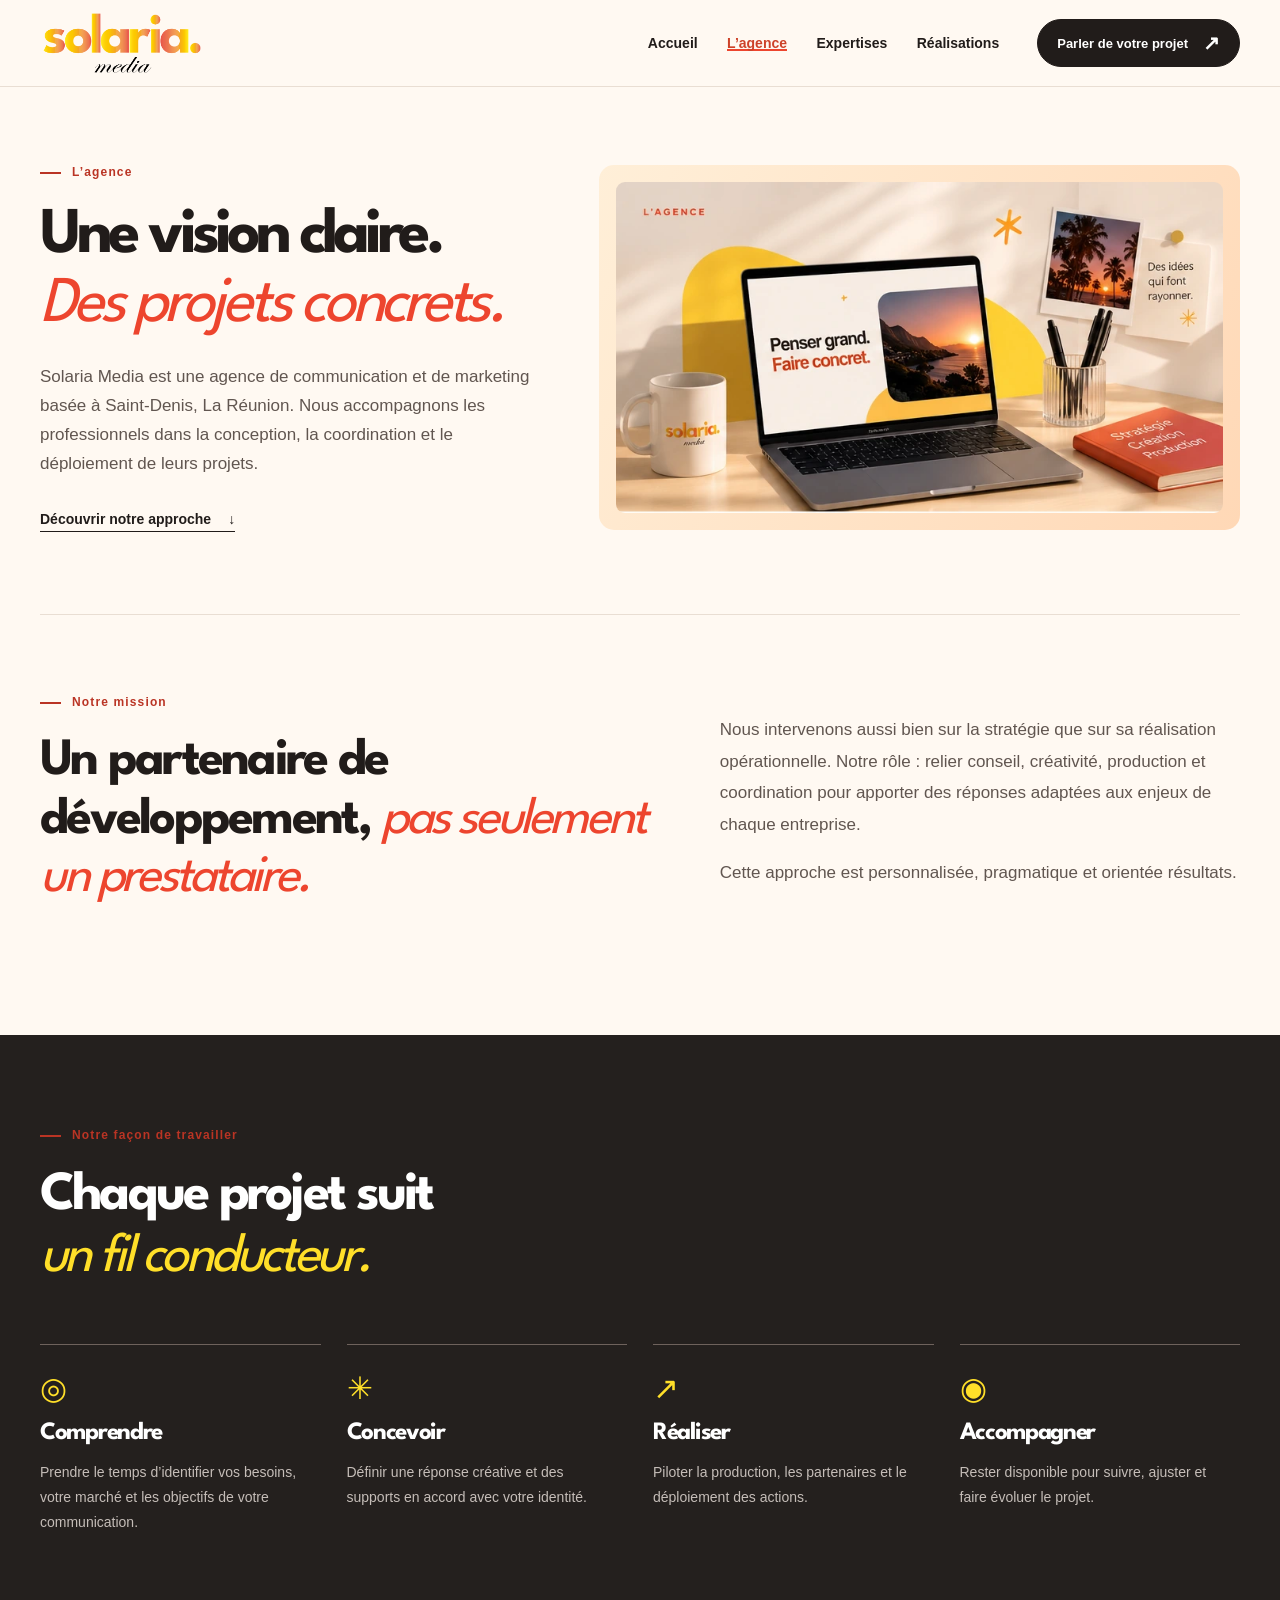
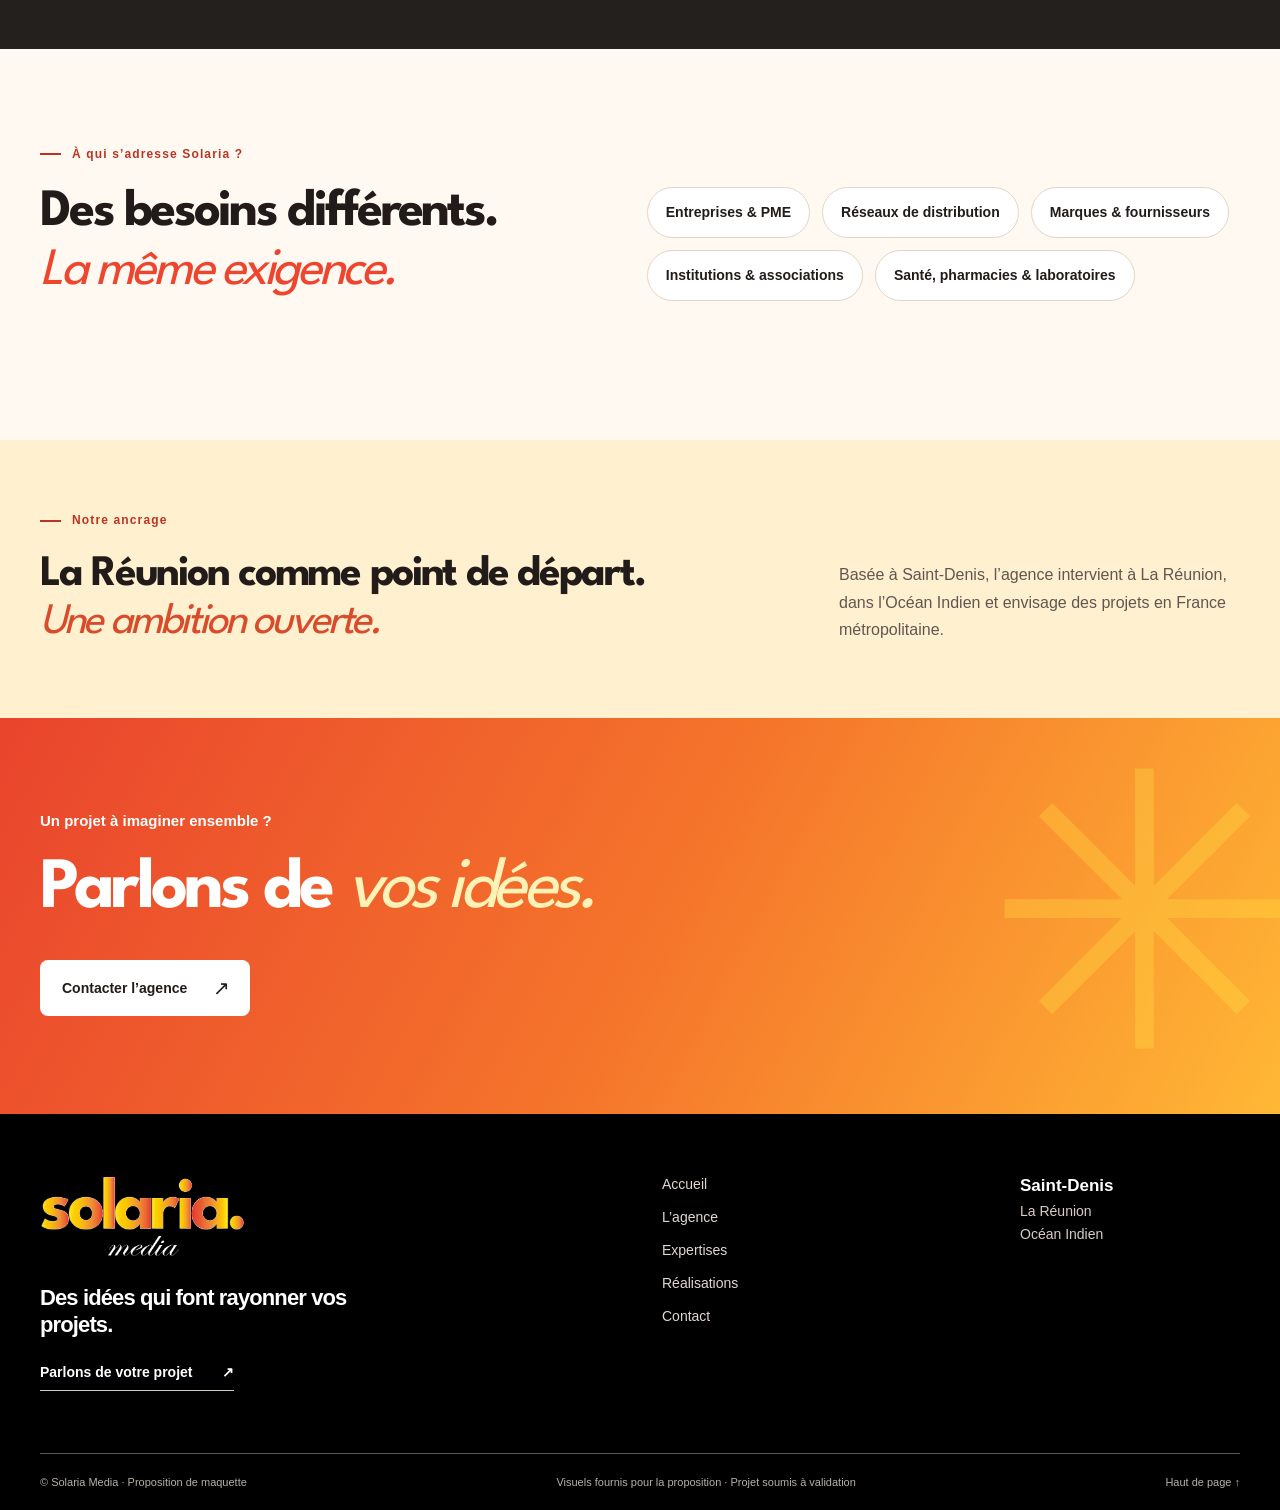
==== commit 917a932b: "v1.2" ====
--- a/agence.html
+++ b/agence.html
@@ -25,5 +25,5 @@
 <section class="portfolio-next wrap"><div><p class="section-eyebrow">Projets &amp; études de cas</p><h2>Les réalisations de demain se préparent aujourd’hui.</h2></div><p>Cet espace pourra accueillir les projets clients de l’agence : contexte, objectifs, conception et déploiement, dès que les contenus seront disponibles et validés.</p></section>
 <section class="closing-cta"><div class="wrap"><p>Votre marque a sa propre histoire</p><h2>À nous de lui donner <em>vie.</em></h2><a class="button button-light" href="contact.html">Imaginer un projet ensemble <span aria-hidden="true">↗</span></a></div></section>
 <dialog aria-label="Aperçu d’un visuel" class="lightbox"><button aria-label="Fermer l’aperçu" class="lightbox-close" type="button">×</button><div class="lightbox-frame"><img alt="" src=""/><p></p></div></dialog>
-</div><div data-view="contact" hidden=""><section class="contact-hero wrap"><div class="contact-intro"><p class="section-eyebrow">Contact</p><h1>Une idée en tête ?<br/><em>Parlons-en.</em></h1><p>Vous souhaitez développer votre communication, renforcer votre identité ou préparer une campagne ? Présentez-nous votre projet.</p><div class="contact-where"><span>Basée à</span><strong>Saint-Denis, La Réunion</strong><span>Interventions : La Réunion et Océan Indien ; France métropolitaine à étudier.</span></div><div aria-hidden="true" class="contact-motif">✳</div></div><div class="form-panel"><h2>Parlons de votre projet</h2><p>Quelques informations pour comprendre votre demande.</p><form id="project-form" novalidate=""><div class="form-grid"><div class="field"><label for="name">Votre nom <span aria-hidden="true">*</span></label><input autocomplete="name" id="name" name="name" placeholder="Votre nom" required=""/></div><div class="field"><label for="company">Votre entreprise</label><input autocomplete="organization" id="company" name="company" placeholder="Nom de l’entreprise"/></div></div><div class="field"><label for="email">Votre adresse e-mail <span aria-hidden="true">*</span></label><input autocomplete="email" id="email" name="email" placeholder="vous@entreprise.fr" required="" type="email"/></div><div class="field"><label for="project">Votre besoin</label><select id="project" name="project"><option value="">Choisissez une expertise</option><option value="digital">Communication digitale &amp; Social Media</option><option value="branding">Branding &amp; Design</option><option value="production">Objets publicitaires &amp; PLV</option><option value="campagnes">Campagnes &amp; opérations marketing</option><option value="autre">Un projet qui combine plusieurs expertises</option></select></div><div class="field"><label for="message">Parlez-nous de votre projet <span aria-hidden="true">*</span></label><textarea id="message" name="message" placeholder="Votre contexte, vos objectifs, votre calendrier…" required="" rows="5"></textarea></div><p class="demo-disclaimer">Maquette de présentation : ce formulaire n’envoie pas encore de message.</p><button class="button button-dark submit-button" type="submit">Valider ma demande <span aria-hidden="true">↗</span></button><p aria-live="polite" class="form-feedback" hidden="" role="status"></p></form></div></section><section class="contact-bottom"><div class="wrap contact-bottom-inner"><p>Vous pouvez aussi découvrir l’approche et les domaines d’expertise de Solaria Media.</p><a href="agence.html">Notre agence ↗</a><a href="expertises.html">Nos expertises ↗</a></div></section></div></main><footer class="site-footer"><div class="footer-main wrap"><div class="footer-lead"><a aria-label="Accueil Solaria Media" href="index.html"><img alt="Solaria Media" height="82" src="assets/images/logo-solaria.png" width="200"/></a><p>Des idées qui font rayonner vos projets.</p><a class="footer-email" href="contact.html">Parlons de votre projet <span aria-hidden="true">↗</span></a></div><nav aria-label="Navigation de pied de page" class="footer-nav"><a href="index.html">Accueil</a><a href="agence.html">L’agence</a><a href="expertises.html">Expertises</a><a href="realisations.html">Réalisations</a><a href="contact.html">Contact</a></nav><div class="footer-location"><strong>Saint-Denis</strong><span>La Réunion</span><span>Océan Indien</span></div></div><div class="footer-bottom wrap"><span>© Solaria Media · Proposition de maquette</span><span>Visuels fournis pour la proposition · Projet soumis à validation</span><a href="#haut">Haut de page ↑</a></div></footer><script src="assets/js/site-original.js"></script><script src="assets/js/navigation.js"></script>
+</div><div data-view="contact" hidden=""><section class="contact-hero wrap"><div class="contact-intro"><p class="section-eyebrow">Contact</p><h1>Une idée en tête ?<br/><em>Parlons-en.</em></h1><p>Vous souhaitez développer votre communication, renforcer votre identité ou préparer une campagne ? Présentez-nous votre projet.</p><div class="contact-where"><span>Basée à</span><strong>Saint-Denis, La Réunion</strong><span>Interventions : La Réunion et Océan Indien ; France métropolitaine à étudier.</span></div><div aria-hidden="true" class="contact-motif">✳</div></div><div class="form-panel"><h2>Parlons de votre projet</h2><p>Quelques informations pour comprendre votre demande.</p><form id="project-form" novalidate=""><div class="form-grid"><div class="field"><label for="name">Votre nom <span aria-hidden="true">*</span></label><input autocomplete="name" id="name" name="name" placeholder="Votre nom" required=""/></div><div class="field"><label for="company">Votre entreprise</label><input autocomplete="organization" id="company" name="company" placeholder="Nom de l’entreprise"/></div></div><div class="field"><label for="email">Votre adresse e-mail <span aria-hidden="true">*</span></label><input autocomplete="email" id="email" name="email" placeholder="vous@entreprise.fr" required="" type="email"/></div><div class="field"><label for="project">Votre besoin</label><select id="project" name="project"><option value="">Choisissez une expertise</option><option value="digital">Communication digitale &amp; Social Media</option><option value="branding">Branding &amp; Design</option><option value="production">Objets publicitaires &amp; PLV</option><option value="campagnes">Campagnes &amp; opérations marketing</option><option value="autre">Un projet qui combine plusieurs expertises</option></select></div><div class="field"><label for="message">Parlez-nous de votre projet <span aria-hidden="true">*</span></label><textarea id="message" name="message" placeholder="Votre contexte, vos objectifs, votre calendrier…" required="" rows="5"></textarea></div><p class="demo-disclaimer">Maquette de présentation : ce formulaire n’envoie pas encore de message.</p><button class="button button-dark submit-button" type="submit">Valider ma demande <span aria-hidden="true">↗</span></button><p aria-live="polite" class="form-feedback" hidden="" role="status"></p></form></div></section><section class="contact-bottom"><div class="wrap contact-bottom-inner"><p>Vous pouvez aussi découvrir l’approche et les domaines d’expertise de Solaria Media.</p><a href="agence.html">Notre agence ↗</a><a href="expertises.html">Nos expertises ↗</a></div></section></div></main><footer class="site-footer"><div class="footer-main wrap"><div class="footer-lead"><a aria-label="Accueil Solaria Media" href="index.html"><img alt="Solaria Media" height="82" src="assets/images/logo-solaria-footer.svg" width="200"/></a><p>Des idées qui font rayonner vos projets.</p><a class="footer-email" href="contact.html">Parlons de votre projet <span aria-hidden="true">↗</span></a></div><nav aria-label="Navigation de pied de page" class="footer-nav"><a href="index.html">Accueil</a><a href="agence.html">L’agence</a><a href="expertises.html">Expertises</a><a href="realisations.html">Réalisations</a><a href="contact.html">Contact</a></nav><div class="footer-location"><strong>Saint-Denis</strong><span>La Réunion</span><span>Océan Indien</span></div></div><div class="footer-bottom wrap"><span>© Solaria Media · Proposition de maquette</span><span>Visuels fournis pour la proposition · Projet soumis à validation</span><a href="#haut">Haut de page ↑</a></div></footer><script src="assets/js/site-original.js"></script><script src="assets/js/navigation.js"></script>
 <script src="assets/js/animations.js"></script></body></html>
--- a/assets/css/site.css
+++ b/assets/css/site.css
@@ -1,5 +1,6 @@
-:root{--paper:#fff9f2;--white:#fffdf9;--ink:#211c1a;--muted:#615650;--sun:#ffdf29;--orange:#fc9d29;--flame:#ed452e;--outline:#e9ded3;--soft:#fff2df;--serif:Georgia,'Times New Roman',serif;--sans:Inter,'Helvetica Neue',Arial,sans-serif;--content:1340px}
-*,*::before,*::after{box-sizing:border-box}html{scroll-behavior:smooth;scroll-padding-top:95px}body{margin:0;background:var(--paper);color:var(--ink);font-family:var(--sans);-webkit-font-smoothing:antialiased;overflow-x:clip}img{max-width:100%;display:block}a{color:inherit;text-decoration:none}button,input,select,textarea{font:inherit}button{cursor:pointer}h1,h2,h3,p,figure{margin-top:0}button:focus-visible,a:focus-visible,input:focus-visible,select:focus-visible,textarea:focus-visible{outline:3px solid #194bd8;outline-offset:4px}.wrap{width:min(var(--content),calc(100% - 80px));margin-inline:auto}.skip-link{position:fixed;top:-200px;left:24px;background:var(--ink);color:white;padding:12px 18px;z-index:200}.skip-link:focus{top:10px}.section-eyebrow{font-size:12px;letter-spacing:.095em;font-weight:780;color:var(--flame);margin-bottom:20px}.section-eyebrow::before{content:'';display:inline-block;width:21px;height:2px;background:currentColor;vertical-align:middle;margin-right:11px}h1,h2,h3{letter-spacing:-.052em}h1{font-size:clamp(44px,5.55vw,85px);line-height:1.045;letter-spacing:-.075em}h2{font-size:clamp(35px,4.1vw,58px);line-height:1.12}h1 em,h2 em{font-family:var(--serif);letter-spacing:-.065em;font-weight:400}p{line-height:1.7}.button{display:inline-flex;justify-content:space-between;align-items:center;gap:26px;font-weight:750;line-height:1.2;font-size:14px;padding:17px 19px 17px 21px;min-height:55px;border:1.5px solid transparent;border-radius:8px;transition:transform .22s ease,background .22s ease,box-shadow .22s ease}.button span{font-size:20px;line-height:1;font-weight:500}.button:hover{transform:translateY(-3px);box-shadow:0 9px 20px #00000016}.button-dark{background:var(--ink);color:white}.button-dark:hover{background:#44332d}.button-light{background:white;color:var(--ink)}.button-light:hover{background:var(--sun)}.button-link{font-size:14px;font-weight:720;display:inline-flex;align-items:center;gap:17px;box-shadow:inset 0 -1px currentColor;padding-bottom:5px;transition:gap .22s}.button-link:hover{gap:27px}.text-link{font-size:15px;font-weight:760;display:inline-flex;align-items:center;gap:34px;border-bottom:2px solid currentColor;padding-bottom:12px;transition:gap .22s}.text-link:hover{gap:44px}.text-link span{font-size:20px}
+@import url('./fonts.css');
+:root{--paper:#fff9f2;--white:#fffdf9;--ink:#211c1a;--muted:#615650;--sun:#ffdf29;--orange:#fc9d29;--flame:#ed452e;--outline:#e9ded3;--soft:#fff2df;--serif:'League Spartan',Arial,sans-serif;--sans:'Poppins',Arial,sans-serif;--content:1340px}
+*,*::before,*::after{box-sizing:border-box}html{scroll-behavior:smooth;scroll-padding-top:95px}body{margin:0;background:var(--paper);color:var(--ink);font-family:var(--sans);-webkit-font-smoothing:antialiased;overflow-x:clip}img{max-width:100%;display:block}a{color:inherit;text-decoration:none}button,input,select,textarea{font:inherit}button{cursor:pointer}h1,h2,h3,p,figure{margin-top:0}button:focus-visible,a:focus-visible,input:focus-visible,select:focus-visible,textarea:focus-visible{outline:3px solid #194bd8;outline-offset:4px}.wrap{width:min(var(--content),calc(100% - 80px));margin-inline:auto}.skip-link{position:fixed;top:-200px;left:24px;background:var(--ink);color:white;padding:12px 18px;z-index:200}.skip-link:focus{top:10px}.section-eyebrow{font-size:12px;letter-spacing:.095em;font-weight:780;color:var(--flame);margin-bottom:20px}.section-eyebrow::before{content:'';display:inline-block;width:21px;height:2px;background:currentColor;vertical-align:middle;margin-right:11px}h1,h2,h3{font-family:var(--serif);letter-spacing:-.052em}h1{font-size:clamp(44px,5.55vw,85px);line-height:1.045;letter-spacing:-.075em}h2{font-size:clamp(35px,4.1vw,58px);line-height:1.12}h1 em,h2 em{font-family:var(--serif);letter-spacing:-.065em;font-weight:400}p{line-height:1.7}.button{display:inline-flex;justify-content:space-between;align-items:center;gap:26px;font-weight:750;line-height:1.2;font-size:14px;padding:17px 19px 17px 21px;min-height:55px;border:1.5px solid transparent;border-radius:8px;transition:transform .22s ease,background .22s ease,box-shadow .22s ease}.button span{font-size:20px;line-height:1;font-weight:500}.button:hover{transform:translateY(-3px);box-shadow:0 9px 20px #00000016}.button-dark{background:var(--ink);color:white}.button-dark:hover{background:#44332d}.button-light{background:white;color:var(--ink)}.button-light:hover{background:var(--sun)}.button-link{font-size:14px;font-weight:720;display:inline-flex;align-items:center;gap:17px;box-shadow:inset 0 -1px currentColor;padding-bottom:5px;transition:gap .22s}.button-link:hover{gap:27px}.text-link{font-size:15px;font-weight:760;display:inline-flex;align-items:center;gap:34px;border-bottom:2px solid currentColor;padding-bottom:12px;transition:gap .22s}.text-link:hover{gap:44px}.text-link span{font-size:20px}
 /* navigation */
 .site-header{position:sticky;top:0;background:rgba(255,249,242,.96);border-bottom:1px solid var(--outline);z-index:90;backdrop-filter:blur(18px)}.header-shell{max-width:var(--content);padding:0 40px;margin:auto;display:flex;align-items:center;gap:38px;height:86px}.brand{width:170px;flex:none;display:flex;align-items:center}.brand img{width:164px;height:auto;max-height:69px;object-fit:contain}.nav-desktop{display:flex;align-items:center;gap:clamp(20px,2.3vw,42px);margin-left:auto;height:100%}.nav-desktop a{font-size:14px;font-weight:680;white-space:nowrap;transition:color .2s}.nav-desktop a:hover,.nav-desktop a.active{color:#cd4229}.nav-desktop a.active{box-shadow:inset 0 -2px var(--flame)}.nav-action{border:1px solid var(--ink);background:var(--ink);color:#fff;border-radius:50px;display:inline-flex;align-items:center;gap:15px;font-size:13px;font-weight:770;padding:13px 19px;white-space:nowrap;transition:background .2s,transform .2s}.nav-action span{font-size:20px;line-height:1}.nav-action:hover{background:var(--flame);border-color:var(--flame);transform:translateY(-2px)}.menu-toggle{display:none;width:46px;height:46px;align-items:center;justify-content:center;flex-direction:column;gap:6px;border-radius:50%;border:1px solid #ccbeb0;background:transparent}.menu-toggle span{width:19px;height:2px;background:var(--ink)}.nav-mobile[hidden]{display:none!important}
 /* hero */
@@ -22,7 +23,7 @@
 /* contact */
 .contact-hero{display:grid;grid-template-columns:.9fr 1.1fr;gap:clamp(50px,7vw,110px);padding-top:86px;padding-bottom:100px;align-items:start}.contact-intro{position:relative}.contact-intro h1{font-size:clamp(48px,5.2vw,73px);margin-bottom:22px}.contact-intro h1 em{color:var(--flame)}.contact-intro>p:not(.section-eyebrow){font-size:17px;max-width:530px;color:var(--muted)}.contact-where{display:flex;flex-direction:column;margin-top:60px;padding-top:25px;border-top:1px solid var(--outline);gap:7px}.contact-where span{font-size:14px;color:var(--muted);max-width:320px}.contact-where strong{font-size:21px;letter-spacing:-.04em}.contact-motif{position:absolute;top:105%;left:5%;font-size:200px;color:#ffd934;font-weight:400;line-height:1;transform:rotate(15deg);pointer-events:none}.form-panel{position:relative;z-index:1;background:#fff;border:1px solid #e8d9cb;border-radius:16px;box-shadow:0 20px 50px #2b180910;padding:clamp(27px,4vw,53px)}.form-panel h2{font-size:31px;margin:0 0 7px}.form-panel>p{font-size:14px;color:var(--muted);margin-bottom:26px}.form-panel form{display:flex;flex-direction:column;gap:19px}.form-grid{display:grid;grid-template-columns:1fr 1fr;gap:16px}.field{display:flex;flex-direction:column;gap:9px;min-width:0}.field label{font-size:13px;font-weight:760}.field label span{color:#ce3c2c}.field input,.field textarea,.field select{border:1px solid #d9c9ba;background:#fffaf6;border-radius:8px;width:100%;padding:14px;min-height:49px;font-size:14px;color:var(--ink)}.field textarea{resize:vertical;min-height:132px}.field input:focus,.field textarea:focus,.field select:focus{border-color:var(--flame);box-shadow:0 0 0 3px #ed452e22;outline:0}.field ::placeholder{color:#9a8980}.demo-disclaimer{font-size:12px;line-height:1.55;color:#6d5f55;background:#fff4dd;padding:11px 13px;margin:0;border-left:3px solid #e7af38}.submit-button{width:100%;text-align:left}.form-feedback{padding:15px;border-radius:8px;background:#fff4d1;color:#493522;font-size:13px;line-height:1.55;margin:0}.contact-bottom{background:#ffe3b2;padding:46px 0}.contact-bottom-inner{display:flex;align-items:center;gap:27px}.contact-bottom-inner p{margin:0 auto 0 0;max-width:430px;font-size:15px;font-weight:600}.contact-bottom-inner a{white-space:nowrap;font-size:14px;font-weight:740;border-bottom:1px solid currentColor;padding-bottom:5px}
 /* footer */
-.site-footer{background:#26201e;color:#fff;padding-top:62px}.footer-main{display:grid;grid-template-columns:1.3fr .7fr .5fr;gap:50px;padding-bottom:62px}.footer-lead img{width:205px;height:auto;background:#fffaf5;padding:10px 15px;border-radius:8px}.footer-lead p{font-size:22px;line-height:1.25;max-width:350px;font-weight:670;letter-spacing:-.04em;margin:24px 0}.footer-email{display:inline-flex;gap:30px;border-bottom:1px solid #d6ccc6;padding-bottom:10px;font-size:14px;font-weight:690}.footer-nav{display:grid;align-content:start;justify-content:start;gap:17px}.footer-nav a{font-size:14px;color:#e1d6d0}.footer-nav a:hover,.footer-email:hover{color:var(--sun)}.footer-location{display:flex;flex-direction:column;gap:7px;font-size:14px;color:#d9cdc5}.footer-location strong{color:white;font-size:17px}.footer-bottom{padding:22px 0;border-top:1px solid #5f5550;display:flex;justify-content:space-between;gap:16px;font-size:11px;color:#b9aea7}.footer-bottom a:hover{color:white}
+.site-footer{background:#000;color:#fff;padding-top:62px}.footer-main{display:grid;grid-template-columns:1.3fr .7fr .5fr;gap:50px;padding-bottom:62px}.footer-lead img{width:205px;height:auto;}.footer-lead p{font-size:22px;line-height:1.25;max-width:350px;font-weight:670;letter-spacing:-.04em;margin:24px 0}.footer-email{display:inline-flex;gap:30px;border-bottom:1px solid #d6ccc6;padding-bottom:10px;font-size:14px;font-weight:690}.footer-nav{display:grid;align-content:start;justify-content:start;gap:17px}.footer-nav a{font-size:14px;color:#e1d6d0}.footer-nav a:hover,.footer-email:hover{color:var(--sun)}.footer-location{display:flex;flex-direction:column;gap:7px;font-size:14px;color:#d9cdc5}.footer-location strong{color:white;font-size:17px}.footer-bottom{padding:22px 0;border-top:1px solid #5f5550;display:flex;justify-content:space-between;gap:16px;font-size:11px;color:#b9aea7}.footer-bottom a:hover{color:white}
 /* reveal motion progressive enhancement */
 .js-anim .reveal-on-view{opacity:0;transform:translateY(22px);transition:opacity .65s ease,transform .65s cubic-bezier(.2,.7,.2,1)}.js-anim .reveal-on-view.is-visible{opacity:1;transform:none}
 @keyframes spin-sun{to{transform:rotate(360deg)}}
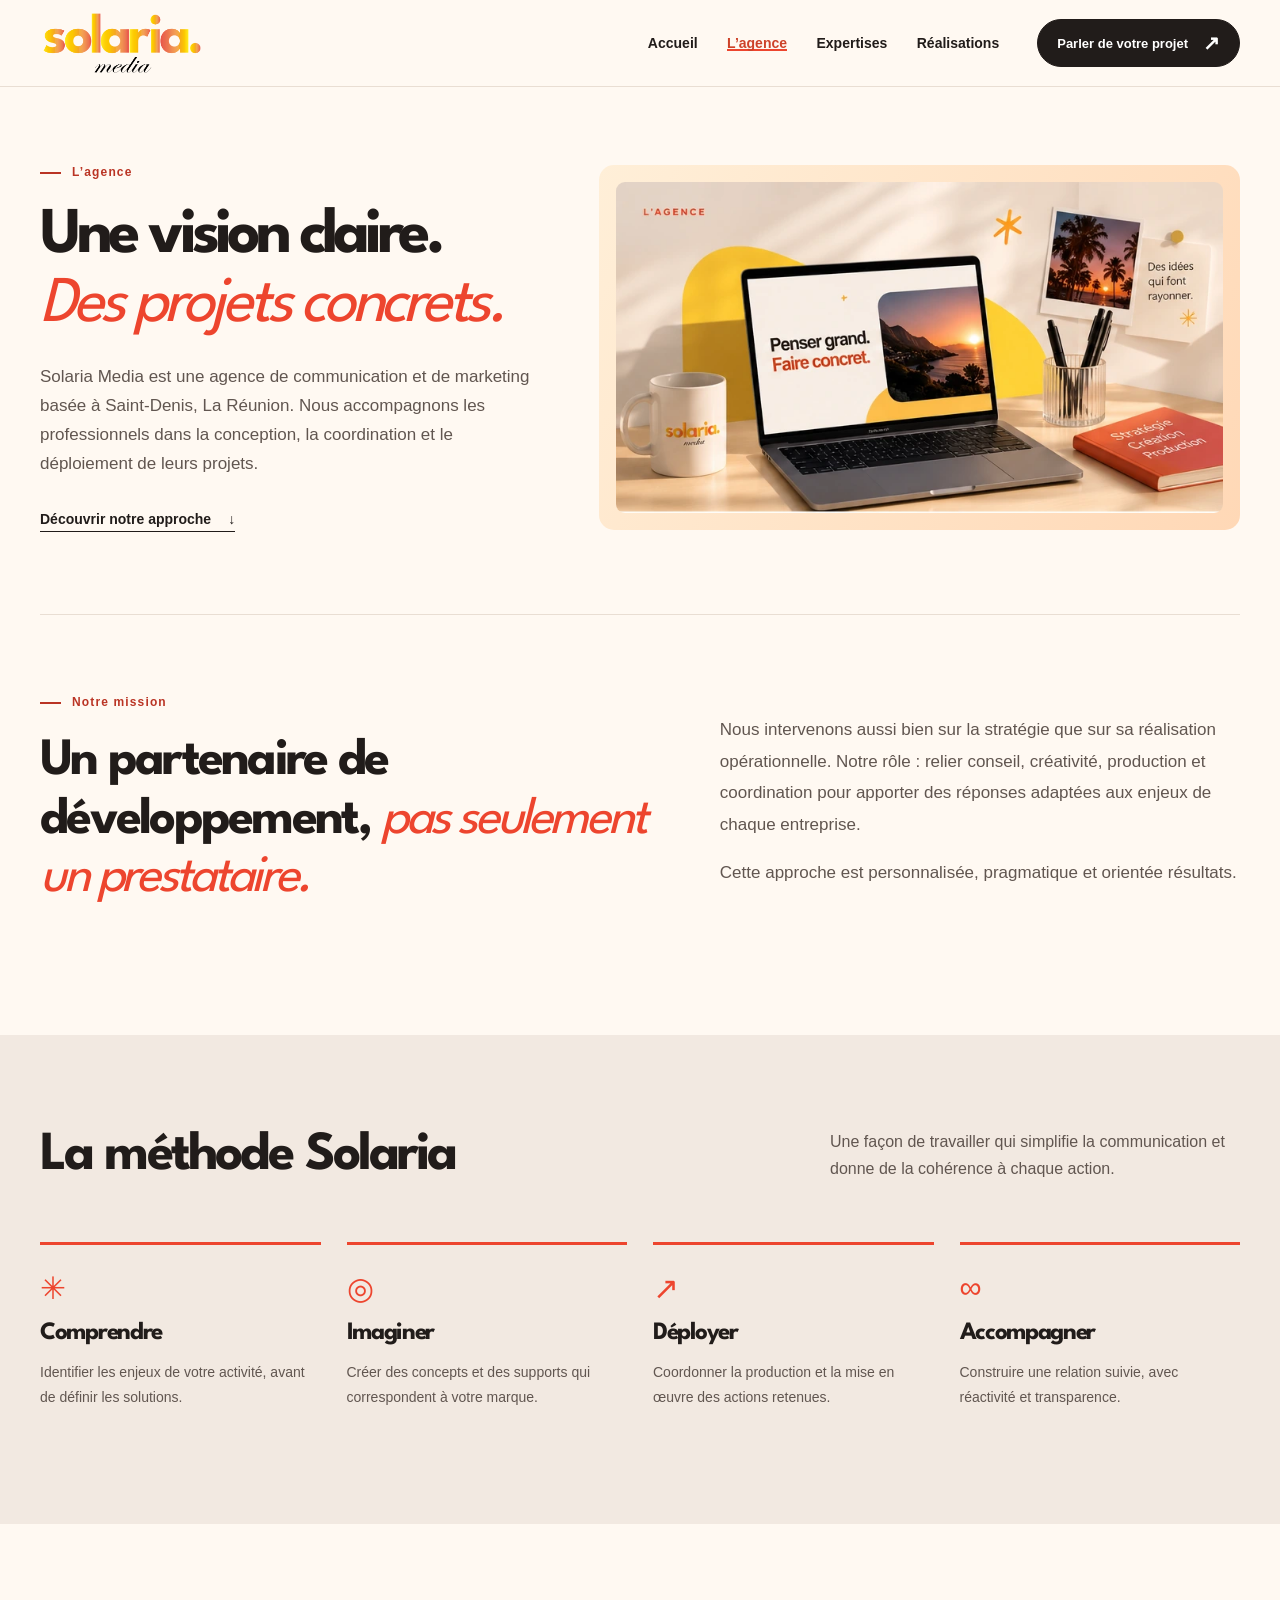
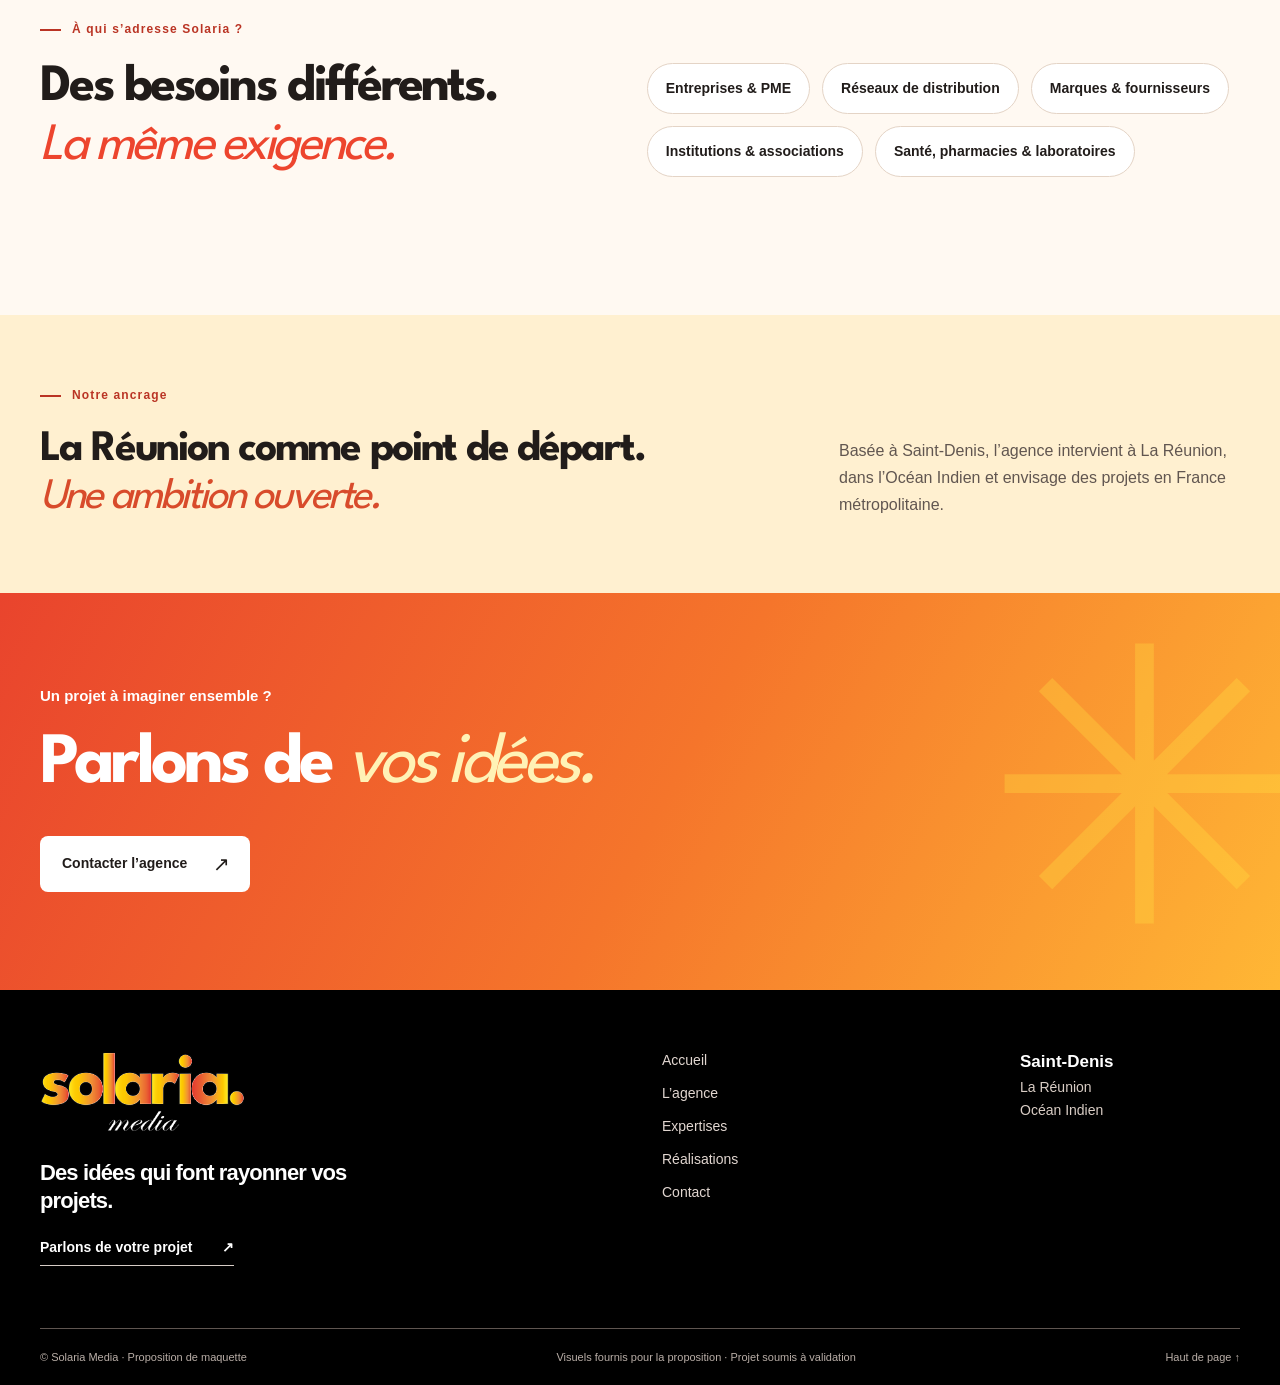
==== commit 7890a967: "v1.3" ====
--- a/agence.html
+++ b/agence.html
@@ -15,7 +15,7 @@
 </div><div data-view="agence" hidden="">
 <section class="page-hero wrap agency-hero"><div class="page-hero-copy"><p class="section-eyebrow">L’agence</p><h1>Une vision claire.<br/><em>Des projets concrets.</em></h1><p>Solaria Media est une agence de communication et de marketing basée à Saint-Denis, La Réunion. Nous accompagnons les professionnels dans la conception, la coordination et le déploiement de leurs projets.</p><a class="button-link" href="#notre-approche">Découvrir notre approche <span aria-hidden="true">↓</span></a></div><div class="page-hero-art"><img alt="Visuel fourni pour la présentation de Solaria Media : bureau créatif, ordinateur et supports de communication" class="" decoding="async" fetchpriority="high" src="assets/images/agence-univers.webp"/></div></section>
 <section class="agency-mission wrap"><div class="mission-title"><p class="section-eyebrow">Notre mission</p><h2>Un partenaire de développement, <em>pas seulement un prestataire.</em></h2></div><div class="mission-detail"><p>Nous intervenons aussi bien sur la stratégie que sur sa réalisation opérationnelle. Notre rôle : relier conseil, créativité, production et coordination pour apporter des réponses adaptées aux enjeux de chaque entreprise.</p><p>Cette approche est personnalisée, pragmatique et orientée résultats.</p></div></section>
-<section class="process-section" id="notre-approche"><div class="wrap"><div class="process-heading"><p class="section-eyebrow">Notre façon de travailler</p><h2>Chaque projet suit<br/><em>un fil conducteur.</em></h2></div><div class="process-grid"><article><div class="process-symbol">◎</div><h3>Comprendre</h3><p>Prendre le temps d’identifier vos besoins, votre marché et les objectifs de votre communication.</p></article><article><div class="process-symbol">✳</div><h3>Concevoir</h3><p>Définir une réponse créative et des supports en accord avec votre identité.</p></article><article><div class="process-symbol">↗</div><h3>Réaliser</h3><p>Piloter la production, les partenaires et le déploiement des actions.</p></article><article><div class="process-symbol">◉</div><h3>Accompagner</h3><p>Rester disponible pour suivre, ajuster et faire évoluer le projet.</p></article></div></div></section>
+<section class="process-section process-method" id="notre-approche"><div class="wrap"><div class="process-heading"><h2>La méthode Solaria</h2><p>Une façon de travailler qui simplifie la communication et donne de la cohérence à chaque action.</p></div><div class="process-grid"><article><div class="process-symbol" aria-hidden="true">✳</div><h3>Comprendre</h3><p>Identifier les enjeux de votre activité, avant de définir les solutions.</p></article><article><div class="process-symbol" aria-hidden="true">◎</div><h3>Imaginer</h3><p>Créer des concepts et des supports qui correspondent à votre marque.</p></article><article><div class="process-symbol" aria-hidden="true">↗</div><h3>Déployer</h3><p>Coordonner la production et la mise en œuvre des actions retenues.</p></article><article><div class="process-symbol" aria-hidden="true">∞</div><h3>Accompagner</h3><p>Construire une relation suivie, avec réactivité et transparence.</p></article></div></div></section>
 <section class="audience-section wrap"><div><p class="section-eyebrow">À qui s’adresse Solaria ?</p><h2>Des besoins différents.<br/><em>La même exigence.</em></h2></div><div class="audience-grid"><span>Entreprises &amp; PME</span><span>Réseaux de distribution</span><span>Marques &amp; fournisseurs</span><span>Institutions &amp; associations</span><span>Santé, pharmacies &amp; laboratoires</span></div></section>
 <section class="agency-location"><div class="wrap location-flex"><div><p class="section-eyebrow">Notre ancrage</p><h2>La Réunion comme point de départ.<br/><em>Une ambition ouverte.</em></h2></div><p>Basée à Saint-Denis, l’agence intervient à La Réunion, dans l’Océan Indien et envisage des projets en France métropolitaine.</p></div></section>
 <section class="closing-cta"><div class="wrap"><p>Un projet à imaginer ensemble ?</p><h2>Parlons de <em>vos idées.</em></h2><a class="button button-light" href="contact.html">Contacter l’agence <span aria-hidden="true">↗</span></a></div></section>
--- a/assets/css/site.css
+++ b/assets/css/site.css
@@ -35,4 +35,13 @@
 /* Accent colors used as small text meet readable contrast on the light background. */
 .section-eyebrow,.expert-kind{color:#ba3424}
 
-[data-view][hidden]{display:none!important}+[data-view][hidden]{display:none!important}
+/* Section méthode de la page Agence. */
+.process-method{background:#f2e9e1;color:var(--ink)}
+.process-method .process-heading{display:flex;justify-content:space-between;align-items:center;gap:40px}
+.process-method .process-heading h2{margin:0}
+.process-method .process-heading>p{max-width:410px;margin:0;color:var(--muted);font-size:16px}
+.process-method .process-grid article{border-top:3px solid var(--flame)}
+.process-method .process-symbol{color:var(--flame)}
+.process-method .process-grid p{color:var(--muted)}
+@media(max-width:740px){.process-method .process-heading{flex-direction:column;align-items:flex-start;gap:20px}.process-method .process-heading>p{font-size:14px}}
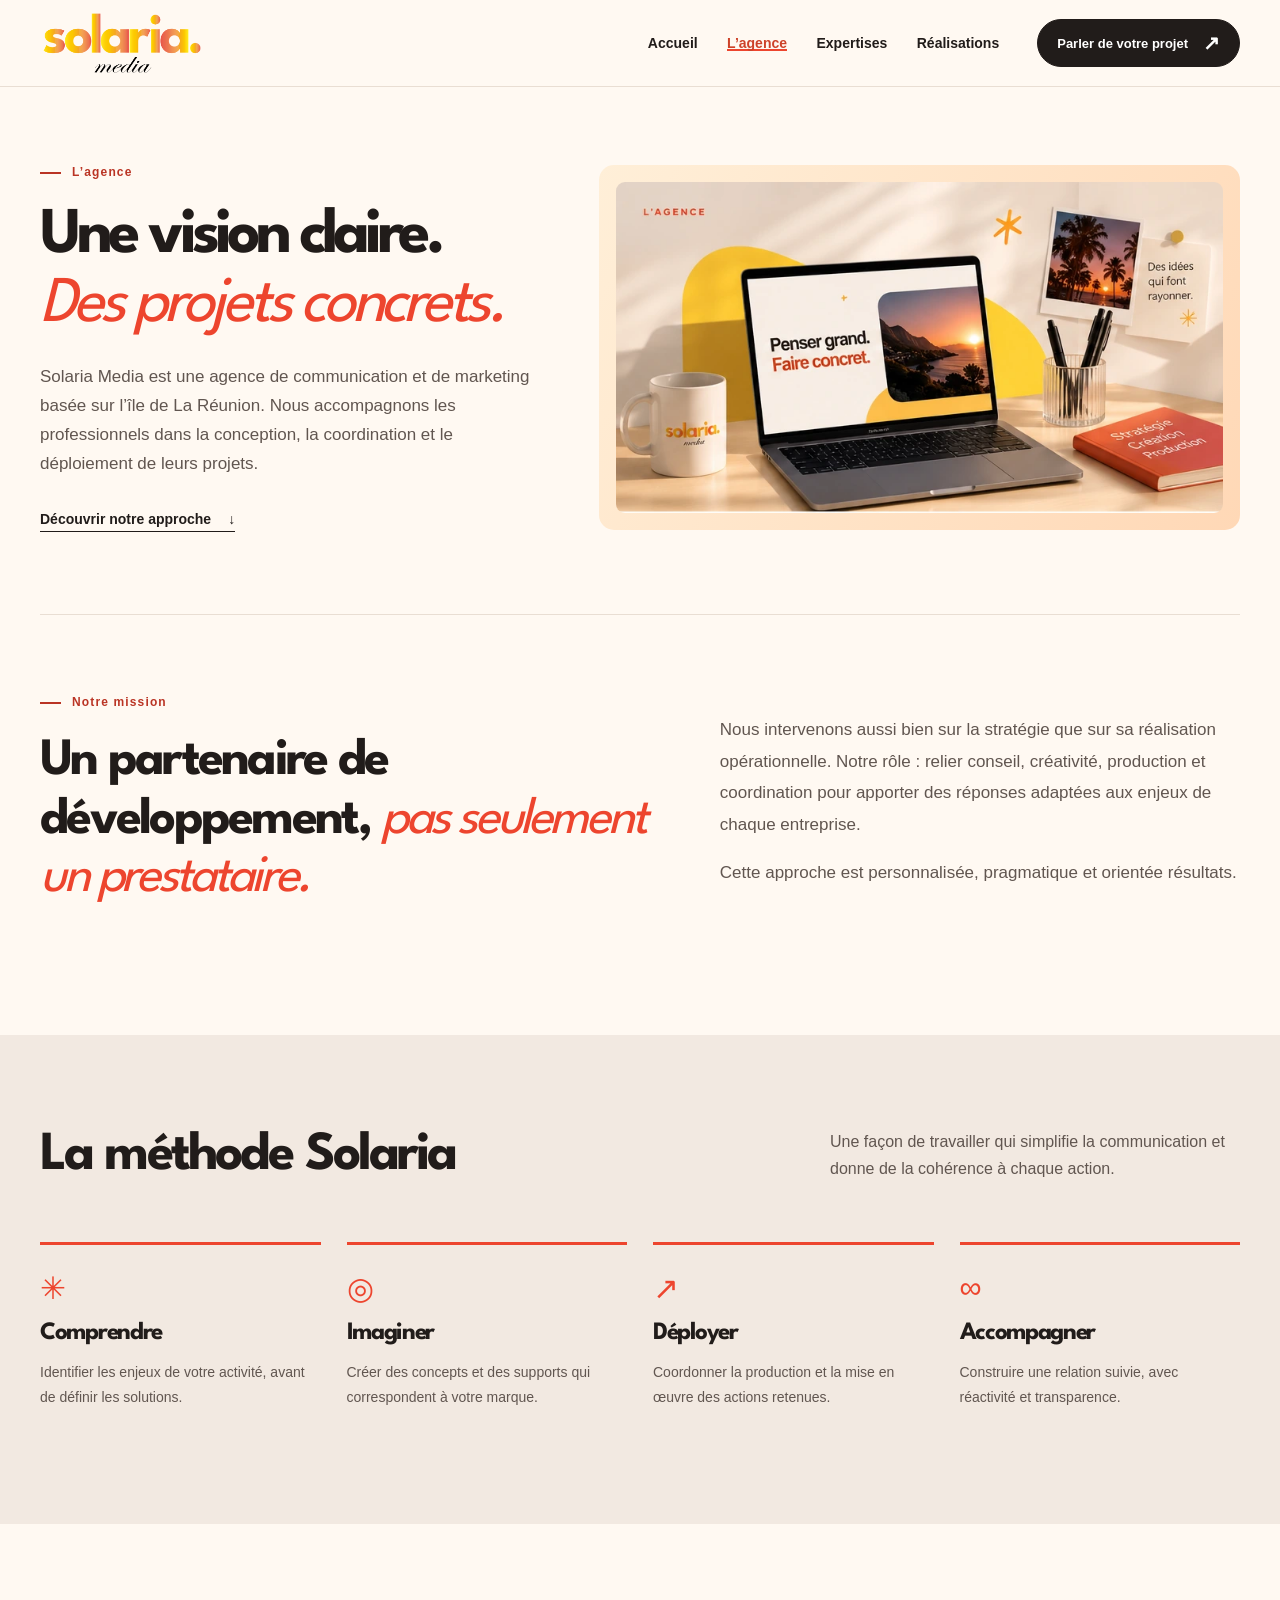
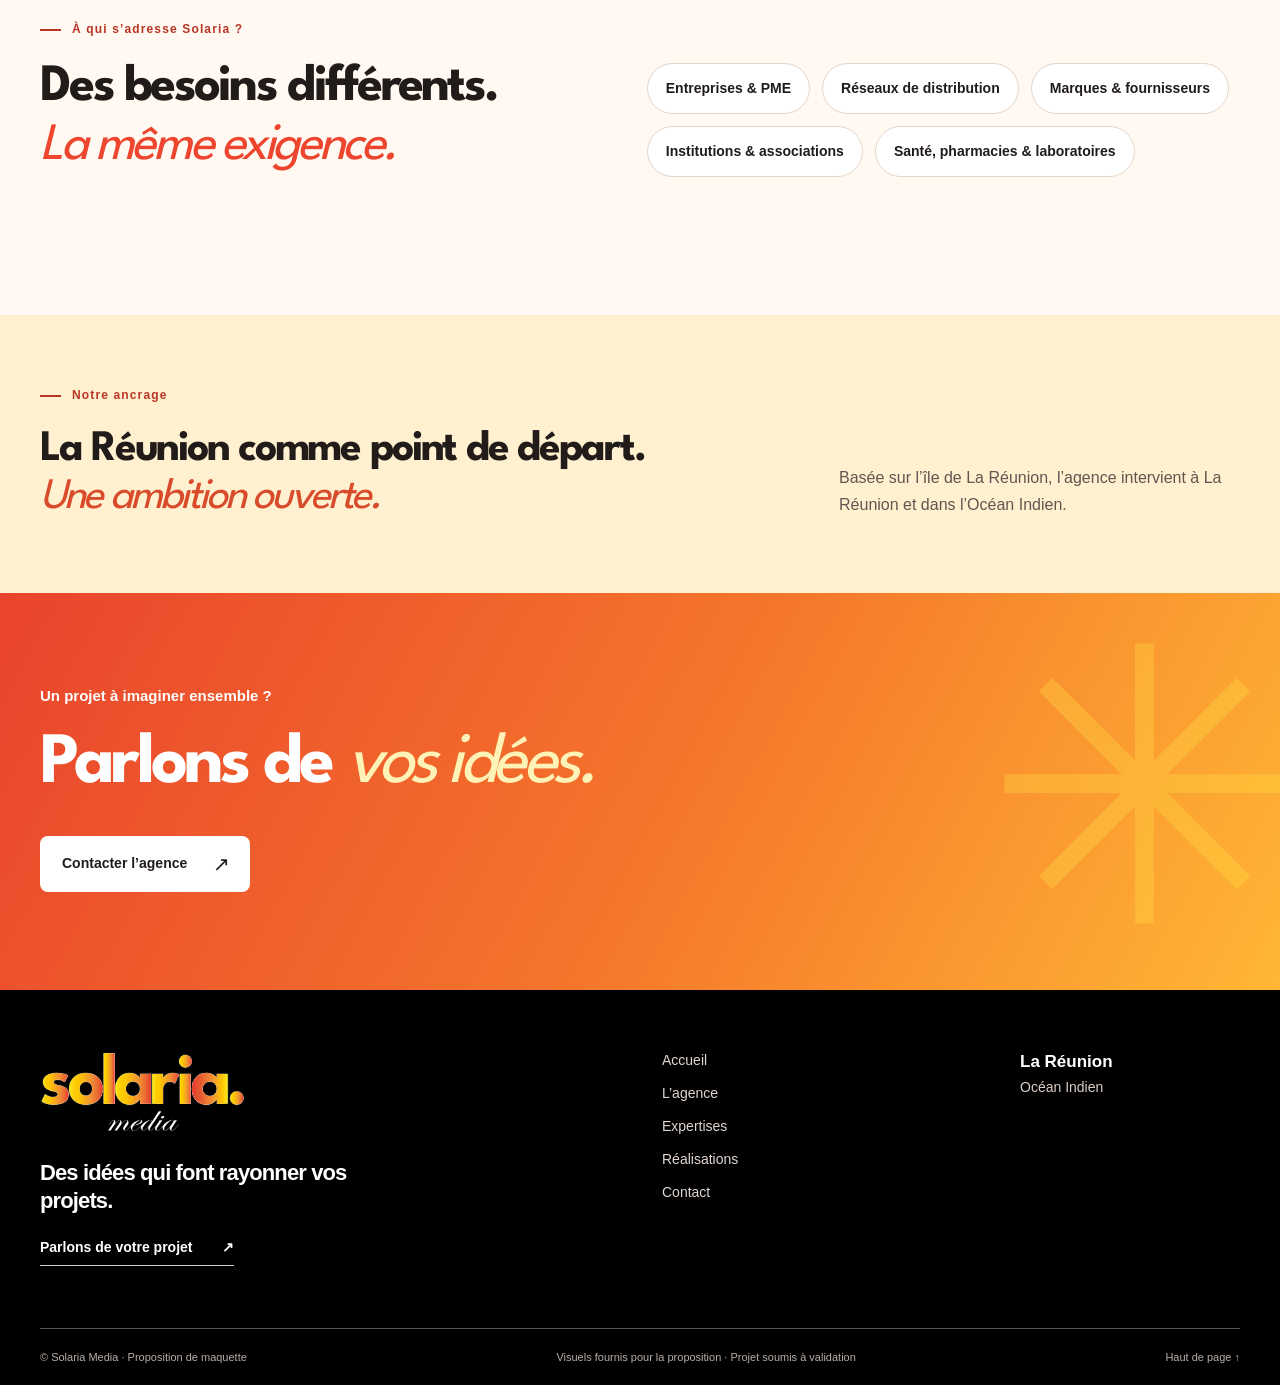
==== commit 1a308460: "v1.4" ====
--- a/agence.html
+++ b/agence.html
@@ -1,5 +1,5 @@
 <!DOCTYPE html>
-<html lang="fr"><head><meta charset="utf-8"/><meta content="width=device-width,initial-scale=1" name="viewport"/><meta content="#fff9f2" name="theme-color"/><meta content="Solaria Media, agence de communication à Saint-Denis : conseil, création, branding, digital, objets publicitaires et campagnes marketing." name="description"/><meta content="website" property="og:type"/><meta content="Solaria Media | Agence de communication &amp; marketing à La Réunion" property="og:title"/><meta content="Solaria Media, agence de communication à Saint-Denis : conseil, création, branding, digital, objets publicitaires et campagnes marketing." property="og:description"/><title>Solaria Media | Agence de communication &amp; marketing à La Réunion</title><link href="assets/images/favicon-solaria.png" rel="icon" type="image/png"/><link rel="stylesheet" href="assets/css/site.css">
+<html lang="fr"><head><meta charset="utf-8"/><meta content="width=device-width,initial-scale=1" name="viewport"/><meta content="#fff9f2" name="theme-color"/><meta content="Solaria Media, agence de communication à La Réunion : conseil, création, branding, digital, objets publicitaires et campagnes marketing." name="description"/><meta content="website" property="og:type"/><meta content="Solaria Media | Agence de communication &amp; marketing à La Réunion" property="og:title"/><meta content="Solaria Media, agence de communication à La Réunion : conseil, création, branding, digital, objets publicitaires et campagnes marketing." property="og:description"/><title>Solaria Media | Agence de communication &amp; marketing à La Réunion</title><link href="assets/images/favicon-solaria.png" rel="icon" type="image/png"/><link rel="stylesheet" href="assets/css/site.css">
 <link rel="stylesheet" href="assets/css/animations.css"></head><body><a class="skip-link" href="#contenu">Aller au contenu</a><header class="site-header" id="haut"><div class="header-shell"><a aria-label="Solaria Media, retour à l’accueil" class="brand" href="index.html"><img alt="Solaria Media" height="67" src="assets/images/logo-solaria.png" width="166"/></a><nav aria-label="Navigation principale" class="nav-desktop"><a aria-current="page" class="active" href="index.html">Accueil</a><a href="agence.html">L’agence</a><a href="expertises.html">Expertises</a><a href="realisations.html">Réalisations</a></nav><a class="nav-action" href="contact.html">Parler de votre projet <span aria-hidden="true">↗</span></a><button aria-controls="nav-mobile" aria-expanded="false" aria-label="Ouvrir le menu" class="menu-toggle" type="button"><span></span><span></span></button></div><nav aria-label="Navigation mobile" class="nav-mobile" hidden="" id="nav-mobile"><a aria-current="page" class="active" href="index.html">Accueil</a><a href="agence.html">L’agence</a><a href="expertises.html">Expertises</a><a href="realisations.html">Réalisations</a><a href="contact.html">Contact</a></nav></header><main id="contenu"><div data-view="index">
 <section class="home-hero"><div class="home-hero-copy"><div class="hero-location">Agence de communication &amp; marketing à La Réunion</div><h1>Des idées qui font <em>rayonner</em> vos projets.</h1><p>Solaria Media accompagne les entreprises de la réflexion stratégique à la réalisation de leurs projets de communication.</p><div class="actions"><a class="button button-dark" href="expertises.html">Découvrir nos expertises <span aria-hidden="true">↗</span></a><a class="button-link" href="realisations.html">Explorer l’univers Solaria <span aria-hidden="true">→</span></a></div><div class="hero-corner"><span aria-hidden="true" class="pulse-sun">✳</span> Conseil, création, production et déploiement.</div></div><div class="home-hero-art"><img alt="Composition visuelle fournie pour Solaria Media : publications, identité graphique et supports digitaux" class="hero-artwork" decoding="async" fetchpriority="high" src="assets/images/accueil-composition.webp"/><span class="art-label">Univers visuel Solaria Media</span></div></section>
 <section aria-label="Positionnement de Solaria Media" class="intro-strip wrap"><p>Une vision d’ensemble.<br/><strong>Des actions concrètes.</strong></p><div>Stratégie, création et coordination : une approche complète pour développer votre visibilité et accompagner vos projets.</div><a aria-label="Découvrir l’agence" class="circle-next" href="agence.html">↗</a></section>
@@ -13,11 +13,11 @@
 <section class="campaign-feature wrap"><div class="campaign-image"><img alt="Visuel de présentation fourni : campagne publicitaire avec supports photo et affichage" class="" decoding="async" loading="lazy" src="assets/images/realisations-campagnes.webp"/></div><div class="campaign-body"><p class="section-eyebrow">De l’idée aux supports</p><h2>Une communication qui prend forme, <em>partout.</em></h2><p>Identité, campagne, signalétique ou contenu : chaque format a un rôle à jouer pour faire rayonner une marque.</p><a class="button button-dark" href="realisations.html">Découvrir les univers visuels <span aria-hidden="true">↗</span></a></div></section>
 <section class="closing-cta"><div class="wrap"><p>Vous avez un projet de communication ?</p><h2>Faisons-le <em>rayonner.</em></h2><a class="button button-light" href="contact.html">Parlons de votre projet <span aria-hidden="true">↗</span></a></div></section>
 </div><div data-view="agence" hidden="">
-<section class="page-hero wrap agency-hero"><div class="page-hero-copy"><p class="section-eyebrow">L’agence</p><h1>Une vision claire.<br/><em>Des projets concrets.</em></h1><p>Solaria Media est une agence de communication et de marketing basée à Saint-Denis, La Réunion. Nous accompagnons les professionnels dans la conception, la coordination et le déploiement de leurs projets.</p><a class="button-link" href="#notre-approche">Découvrir notre approche <span aria-hidden="true">↓</span></a></div><div class="page-hero-art"><img alt="Visuel fourni pour la présentation de Solaria Media : bureau créatif, ordinateur et supports de communication" class="" decoding="async" fetchpriority="high" src="assets/images/agence-univers.webp"/></div></section>
+<section class="page-hero wrap agency-hero"><div class="page-hero-copy"><p class="section-eyebrow">L’agence</p><h1>Une vision claire.<br/><em>Des projets concrets.</em></h1><p>Solaria Media est une agence de communication et de marketing basée sur l’île de La Réunion. Nous accompagnons les professionnels dans la conception, la coordination et le déploiement de leurs projets.</p><a class="button-link" href="#notre-approche">Découvrir notre approche <span aria-hidden="true">↓</span></a></div><div class="page-hero-art"><img alt="Visuel fourni pour la présentation de Solaria Media : bureau créatif, ordinateur et supports de communication" class="" decoding="async" fetchpriority="high" src="assets/images/agence-univers.webp"/></div></section>
 <section class="agency-mission wrap"><div class="mission-title"><p class="section-eyebrow">Notre mission</p><h2>Un partenaire de développement, <em>pas seulement un prestataire.</em></h2></div><div class="mission-detail"><p>Nous intervenons aussi bien sur la stratégie que sur sa réalisation opérationnelle. Notre rôle : relier conseil, créativité, production et coordination pour apporter des réponses adaptées aux enjeux de chaque entreprise.</p><p>Cette approche est personnalisée, pragmatique et orientée résultats.</p></div></section>
 <section class="process-section process-method" id="notre-approche"><div class="wrap"><div class="process-heading"><h2>La méthode Solaria</h2><p>Une façon de travailler qui simplifie la communication et donne de la cohérence à chaque action.</p></div><div class="process-grid"><article><div class="process-symbol" aria-hidden="true">✳</div><h3>Comprendre</h3><p>Identifier les enjeux de votre activité, avant de définir les solutions.</p></article><article><div class="process-symbol" aria-hidden="true">◎</div><h3>Imaginer</h3><p>Créer des concepts et des supports qui correspondent à votre marque.</p></article><article><div class="process-symbol" aria-hidden="true">↗</div><h3>Déployer</h3><p>Coordonner la production et la mise en œuvre des actions retenues.</p></article><article><div class="process-symbol" aria-hidden="true">∞</div><h3>Accompagner</h3><p>Construire une relation suivie, avec réactivité et transparence.</p></article></div></div></section>
 <section class="audience-section wrap"><div><p class="section-eyebrow">À qui s’adresse Solaria ?</p><h2>Des besoins différents.<br/><em>La même exigence.</em></h2></div><div class="audience-grid"><span>Entreprises &amp; PME</span><span>Réseaux de distribution</span><span>Marques &amp; fournisseurs</span><span>Institutions &amp; associations</span><span>Santé, pharmacies &amp; laboratoires</span></div></section>
-<section class="agency-location"><div class="wrap location-flex"><div><p class="section-eyebrow">Notre ancrage</p><h2>La Réunion comme point de départ.<br/><em>Une ambition ouverte.</em></h2></div><p>Basée à Saint-Denis, l’agence intervient à La Réunion, dans l’Océan Indien et envisage des projets en France métropolitaine.</p></div></section>
+<section class="agency-location"><div class="wrap location-flex"><div><p class="section-eyebrow">Notre ancrage</p><h2>La Réunion comme point de départ.<br/><em>Une ambition ouverte.</em></h2></div><p>Basée sur l’île de La Réunion, l’agence intervient à La Réunion et dans l’Océan Indien.</p></div></section>
 <section class="closing-cta"><div class="wrap"><p>Un projet à imaginer ensemble ?</p><h2>Parlons de <em>vos idées.</em></h2><a class="button button-light" href="contact.html">Contacter l’agence <span aria-hidden="true">↗</span></a></div></section>
 </div><div data-view="expertises" hidden=""><section class="expert-intro wrap"><p class="section-eyebrow">Nos expertises</p><div class="expert-intro-grid"><h1>De la stratégie<br/><em>à la création.</em></h1><div><p>Une approche complète, quatre domaines complémentaires. Choisissez l’expertise qui correspond à votre besoin.</p><div class="quick-links"><a href="#digital">Digital ↘</a><a href="#branding">Branding ↘</a><a href="#production">Objets &amp; PLV ↘</a><a href="#campagnes">Campagnes ↘</a></div></div></div></section><section class="expert-section" id="digital"><div class="wrap expert-layout"><div class="expert-art art-digital"><img alt="Visuel de présentation fourni pour le domaine Communication digitale &amp; Social Media" class="" decoding="async" loading="lazy" src="assets/images/expertise-digital.webp"/></div><div class="expert-content"><span class="expert-kind">Communication digitale &amp; Social Media</span><h2>Votre marque a des choses à dire.</h2><p>Nous construisons une présence digitale adaptée à vos objectifs, de la ligne éditoriale à l’analyse des performances.</p><ul class="service-bullets"><li>Stratégie de communication digitale</li><li>Création de contenus, carrousels et vidéos courtes</li><li>Gestion et programmation des publications</li><li>Campagnes Meta Ads, emailing et reporting</li></ul><a class="text-link" href="contact.html?projet=digital">Parler de ce projet <span aria-hidden="true">↗</span></a></div></div></section><section class="expert-section expert-even" id="branding"><div class="wrap expert-layout"><div class="expert-art art-branding"><img alt="Visuel de présentation fourni pour le domaine Branding &amp; identité visuelle" class="" decoding="async" loading="lazy" src="assets/images/expertise-branding.webp"/></div><div class="expert-content"><span class="expert-kind">Branding &amp; identité visuelle</span><h2>Une identité qui se reconnaît.</h2><p>Nous créons et déclinons l’univers graphique de votre marque pour renforcer sa cohérence sur tous ses supports.</p><ul class="service-bullets"><li>Création et refonte de logos</li><li>Identités visuelles et chartes graphiques</li><li>Flyers, affiches, brochures et catalogues</li><li>Supports commerciaux et institutionnels</li></ul><a class="text-link" href="contact.html?projet=branding">Parler de ce projet <span aria-hidden="true">↗</span></a></div></div></section><section class="expert-section" id="production"><div class="wrap expert-layout"><div class="expert-art art-production"><img alt="Visuel de présentation fourni pour le domaine Objets publicitaires &amp; PLV" class="" decoding="async" loading="lazy" src="assets/images/expertise-objets-plv.webp"/></div><div class="expert-content"><span class="expert-kind">Objets publicitaires &amp; PLV</span><h2>Une idée qui devient tangible.</h2><p>Nous coordonnons la fabrication de supports physiques adaptés à votre marque, à vos événements et à vos points de vente.</p><ul class="service-bullets"><li>Objets personnalisés et cadeaux d’entreprise</li><li>Packaging et sacs personnalisés</li><li>PLV, signalétique et supports promotionnels</li><li>Sourcing, impression, production et livraison</li></ul><a class="text-link" href="contact.html?projet=production">Parler de ce projet <span aria-hidden="true">↗</span></a></div></div></section><section class="expert-section expert-even" id="campagnes"><div class="wrap expert-layout"><div class="expert-art art-campagnes"><img alt="Visuel de présentation fourni pour le domaine Campagnes &amp; opérations marketing" class="" decoding="async" loading="lazy" src="assets/images/expertise-campagnes.webp"/></div><div class="expert-content"><span class="expert-kind">Campagnes &amp; opérations marketing</span><h2>Des actions pensées pour le terrain.</h2><p>Nous concevons et coordonnons des campagnes pour soutenir vos lancements, votre notoriété et vos objectifs commerciaux.</p><ul class="service-bullets"><li>Campagnes promotionnelles et multicanales</li><li>Opérations commerciales et lancements de produits</li><li>Dispositifs pour les réseaux de points de vente</li><li>Coordination, suivi et analyse des résultats</li></ul><a class="text-link" href="contact.html?projet=campagnes">Parler de ce projet <span aria-hidden="true">↗</span></a></div></div></section><section class="closing-cta"><div class="wrap"><p>Un besoin précis, plusieurs possibilités</p><h2>Construisons la bonne <em>réponse.</em></h2><a class="button button-light" href="contact.html">Présenter votre projet <span aria-hidden="true">↗</span></a></div></section></div><div data-view="realisations" hidden="">
 <section class="work-intro wrap"><div><p class="section-eyebrow">L’univers Solaria</p><h1>Une marque.<br/><em>Mille façons d’exister.</em></h1></div><div><p>Du contenu digital aux objets publicitaires, découvrez les univers visuels qui traduisent les domaines d’expertise de Solaria Media.</p><div class="legal-visual-note">Visuels de présentation fournis pour cette maquette. Les projets clients et études de cas seront ajoutés après validation.</div></div></section>
@@ -25,5 +25,5 @@
 <section class="portfolio-next wrap"><div><p class="section-eyebrow">Projets &amp; études de cas</p><h2>Les réalisations de demain se préparent aujourd’hui.</h2></div><p>Cet espace pourra accueillir les projets clients de l’agence : contexte, objectifs, conception et déploiement, dès que les contenus seront disponibles et validés.</p></section>
 <section class="closing-cta"><div class="wrap"><p>Votre marque a sa propre histoire</p><h2>À nous de lui donner <em>vie.</em></h2><a class="button button-light" href="contact.html">Imaginer un projet ensemble <span aria-hidden="true">↗</span></a></div></section>
 <dialog aria-label="Aperçu d’un visuel" class="lightbox"><button aria-label="Fermer l’aperçu" class="lightbox-close" type="button">×</button><div class="lightbox-frame"><img alt="" src=""/><p></p></div></dialog>
-</div><div data-view="contact" hidden=""><section class="contact-hero wrap"><div class="contact-intro"><p class="section-eyebrow">Contact</p><h1>Une idée en tête ?<br/><em>Parlons-en.</em></h1><p>Vous souhaitez développer votre communication, renforcer votre identité ou préparer une campagne ? Présentez-nous votre projet.</p><div class="contact-where"><span>Basée à</span><strong>Saint-Denis, La Réunion</strong><span>Interventions : La Réunion et Océan Indien ; France métropolitaine à étudier.</span></div><div aria-hidden="true" class="contact-motif">✳</div></div><div class="form-panel"><h2>Parlons de votre projet</h2><p>Quelques informations pour comprendre votre demande.</p><form id="project-form" novalidate=""><div class="form-grid"><div class="field"><label for="name">Votre nom <span aria-hidden="true">*</span></label><input autocomplete="name" id="name" name="name" placeholder="Votre nom" required=""/></div><div class="field"><label for="company">Votre entreprise</label><input autocomplete="organization" id="company" name="company" placeholder="Nom de l’entreprise"/></div></div><div class="field"><label for="email">Votre adresse e-mail <span aria-hidden="true">*</span></label><input autocomplete="email" id="email" name="email" placeholder="vous@entreprise.fr" required="" type="email"/></div><div class="field"><label for="project">Votre besoin</label><select id="project" name="project"><option value="">Choisissez une expertise</option><option value="digital">Communication digitale &amp; Social Media</option><option value="branding">Branding &amp; Design</option><option value="production">Objets publicitaires &amp; PLV</option><option value="campagnes">Campagnes &amp; opérations marketing</option><option value="autre">Un projet qui combine plusieurs expertises</option></select></div><div class="field"><label for="message">Parlez-nous de votre projet <span aria-hidden="true">*</span></label><textarea id="message" name="message" placeholder="Votre contexte, vos objectifs, votre calendrier…" required="" rows="5"></textarea></div><p class="demo-disclaimer">Maquette de présentation : ce formulaire n’envoie pas encore de message.</p><button class="button button-dark submit-button" type="submit">Valider ma demande <span aria-hidden="true">↗</span></button><p aria-live="polite" class="form-feedback" hidden="" role="status"></p></form></div></section><section class="contact-bottom"><div class="wrap contact-bottom-inner"><p>Vous pouvez aussi découvrir l’approche et les domaines d’expertise de Solaria Media.</p><a href="agence.html">Notre agence ↗</a><a href="expertises.html">Nos expertises ↗</a></div></section></div></main><footer class="site-footer"><div class="footer-main wrap"><div class="footer-lead"><a aria-label="Accueil Solaria Media" href="index.html"><img alt="Solaria Media" height="82" src="assets/images/logo-solaria-footer.svg" width="200"/></a><p>Des idées qui font rayonner vos projets.</p><a class="footer-email" href="contact.html">Parlons de votre projet <span aria-hidden="true">↗</span></a></div><nav aria-label="Navigation de pied de page" class="footer-nav"><a href="index.html">Accueil</a><a href="agence.html">L’agence</a><a href="expertises.html">Expertises</a><a href="realisations.html">Réalisations</a><a href="contact.html">Contact</a></nav><div class="footer-location"><strong>Saint-Denis</strong><span>La Réunion</span><span>Océan Indien</span></div></div><div class="footer-bottom wrap"><span>© Solaria Media · Proposition de maquette</span><span>Visuels fournis pour la proposition · Projet soumis à validation</span><a href="#haut">Haut de page ↑</a></div></footer><script src="assets/js/site-original.js"></script><script src="assets/js/navigation.js"></script>
+</div><div data-view="contact" hidden=""><section class="contact-hero wrap"><div class="contact-intro"><p class="section-eyebrow">Contact</p><h1>Une idée en tête ?<br/><em>Parlons-en.</em></h1><p>Vous souhaitez développer votre communication, renforcer votre identité ou préparer une campagne ? Présentez-nous votre projet.</p><div class="contact-where"><span>Basée à</span><strong>La Réunion</strong><span>Interventions : La Réunion et Océan Indien.</span></div><div aria-hidden="true" class="contact-motif">✳</div></div><div class="form-panel"><h2>Parlons de votre projet</h2><p>Quelques informations pour comprendre votre demande.</p><form id="project-form" novalidate=""><div class="form-grid"><div class="field"><label for="name">Votre nom <span aria-hidden="true">*</span></label><input autocomplete="name" id="name" name="name" placeholder="Votre nom" required=""/></div><div class="field"><label for="company">Votre entreprise</label><input autocomplete="organization" id="company" name="company" placeholder="Nom de l’entreprise"/></div></div><div class="field"><label for="email">Votre adresse e-mail <span aria-hidden="true">*</span></label><input autocomplete="email" id="email" name="email" placeholder="vous@entreprise.fr" required="" type="email"/></div><div class="field"><label for="project">Votre besoin</label><select id="project" name="project"><option value="">Choisissez une expertise</option><option value="digital">Communication digitale &amp; Social Media</option><option value="branding">Branding &amp; Design</option><option value="production">Objets publicitaires &amp; PLV</option><option value="campagnes">Campagnes &amp; opérations marketing</option><option value="autre">Un projet qui combine plusieurs expertises</option></select></div><div class="field"><label for="message">Parlez-nous de votre projet <span aria-hidden="true">*</span></label><textarea id="message" name="message" placeholder="Votre contexte, vos objectifs, votre calendrier…" required="" rows="5"></textarea></div><p class="demo-disclaimer">Maquette de présentation : ce formulaire n’envoie pas encore de message.</p><button class="button button-dark submit-button" type="submit">Valider ma demande <span aria-hidden="true">↗</span></button><p aria-live="polite" class="form-feedback" hidden="" role="status"></p></form></div></section><section class="contact-bottom"><div class="wrap contact-bottom-inner"><p>Vous pouvez aussi découvrir l’approche et les domaines d’expertise de Solaria Media.</p><a href="agence.html">Notre agence ↗</a><a href="expertises.html">Nos expertises ↗</a></div></section></div></main><footer class="site-footer"><div class="footer-main wrap"><div class="footer-lead"><a aria-label="Accueil Solaria Media" href="index.html"><img alt="Solaria Media" height="82" src="assets/images/logo-solaria-footer.svg" width="200"/></a><p>Des idées qui font rayonner vos projets.</p><a class="footer-email" href="contact.html">Parlons de votre projet <span aria-hidden="true">↗</span></a></div><nav aria-label="Navigation de pied de page" class="footer-nav"><a href="index.html">Accueil</a><a href="agence.html">L’agence</a><a href="expertises.html">Expertises</a><a href="realisations.html">Réalisations</a><a href="contact.html">Contact</a></nav><div class="footer-location"><strong>La Réunion</strong><span>Océan Indien</span></div></div><div class="footer-bottom wrap"><span>© Solaria Media · Proposition de maquette</span><span>Visuels fournis pour la proposition · Projet soumis à validation</span><a href="#haut">Haut de page ↑</a></div></footer><script src="assets/js/realisations-gallery.js"></script><script src="assets/js/site-original.js"></script><script src="assets/js/navigation.js"></script>
 <script src="assets/js/animations.js"></script></body></html>
--- a/assets/css/site.css
+++ b/assets/css/site.css
@@ -45,3 +45,6 @@
 .process-method .process-symbol{color:var(--flame)}
 .process-method .process-grid p{color:var(--muted)}
 @media(max-width:740px){.process-method .process-heading{flex-direction:column;align-items:flex-start;gap:20px}.process-method .process-heading>p{font-size:14px}}
+
+.gallery-controls:not([hidden]){display:flex;align-items:center;justify-content:center;flex-wrap:wrap;gap:12px;margin-top:18px}
+.gallery-controls button{border:1px solid #6e625c;border-radius:6px;padding:10px 15px;background:var(--ink);color:white}
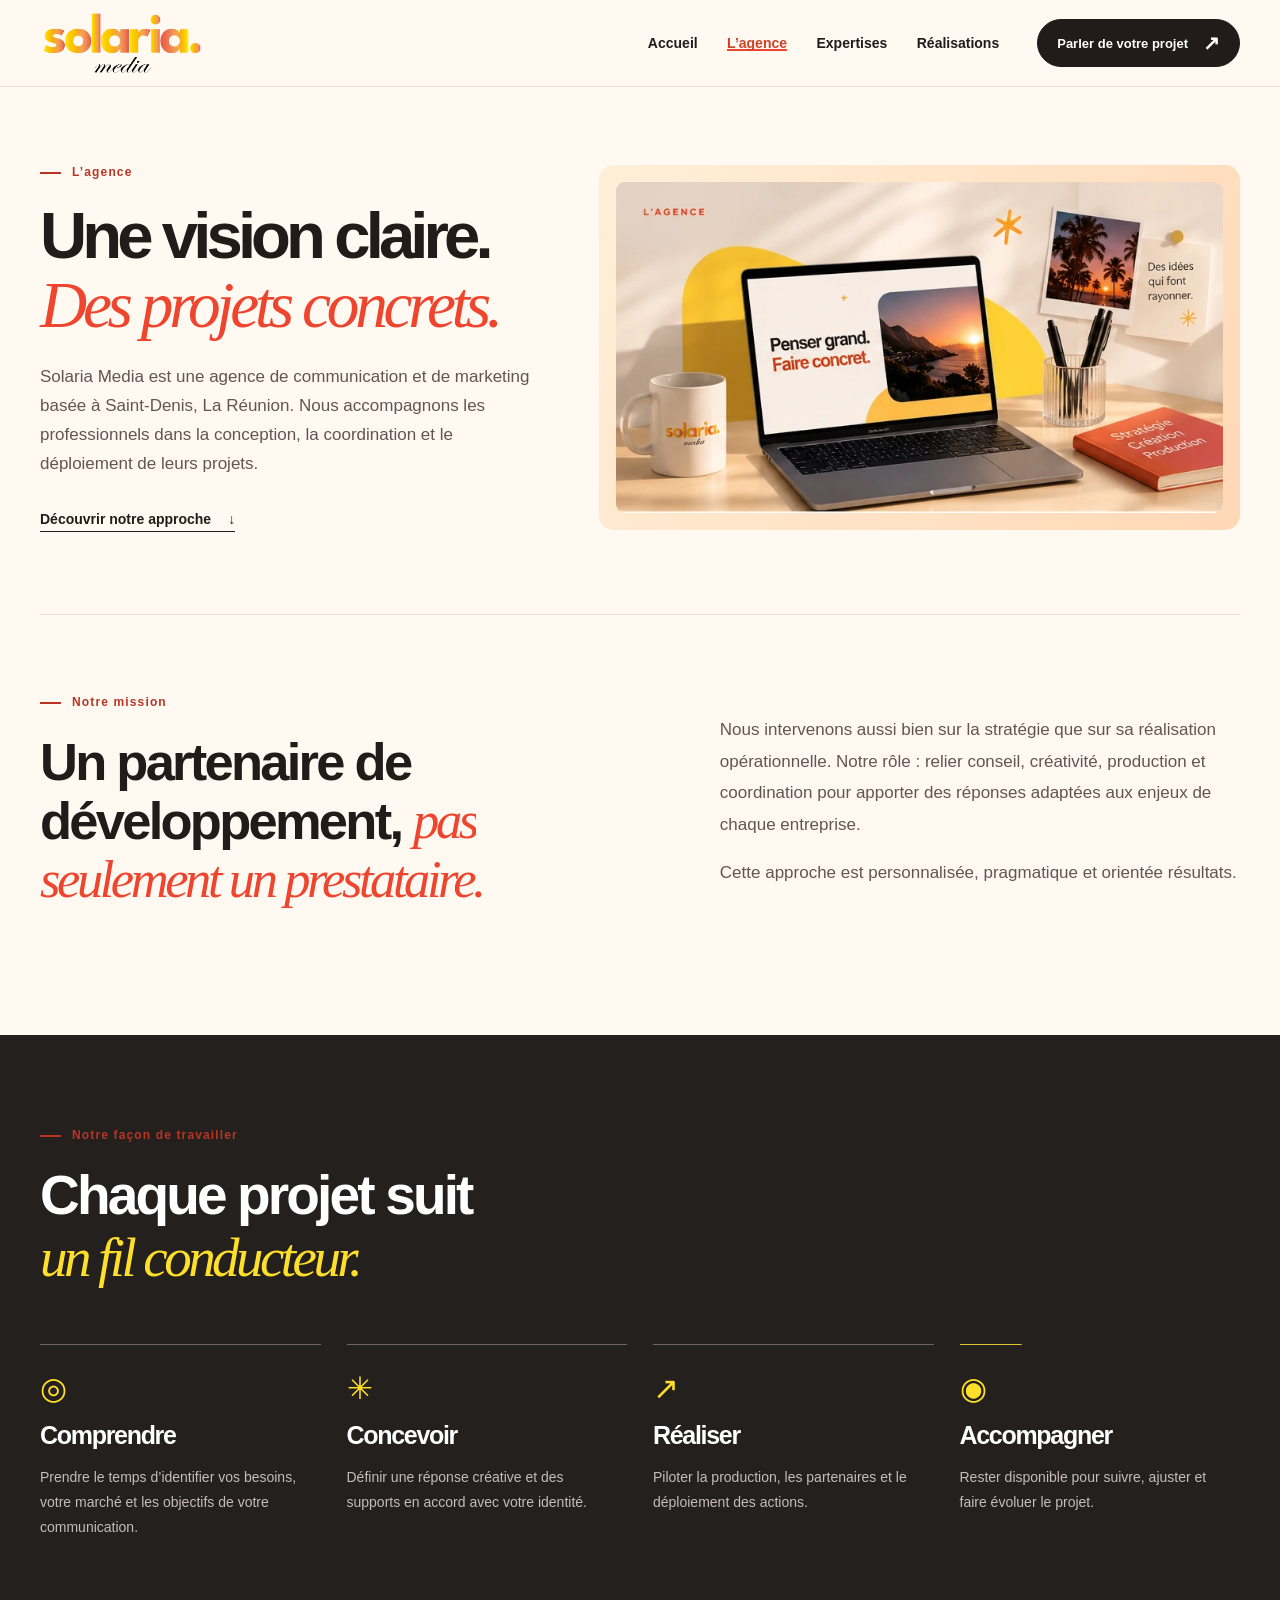
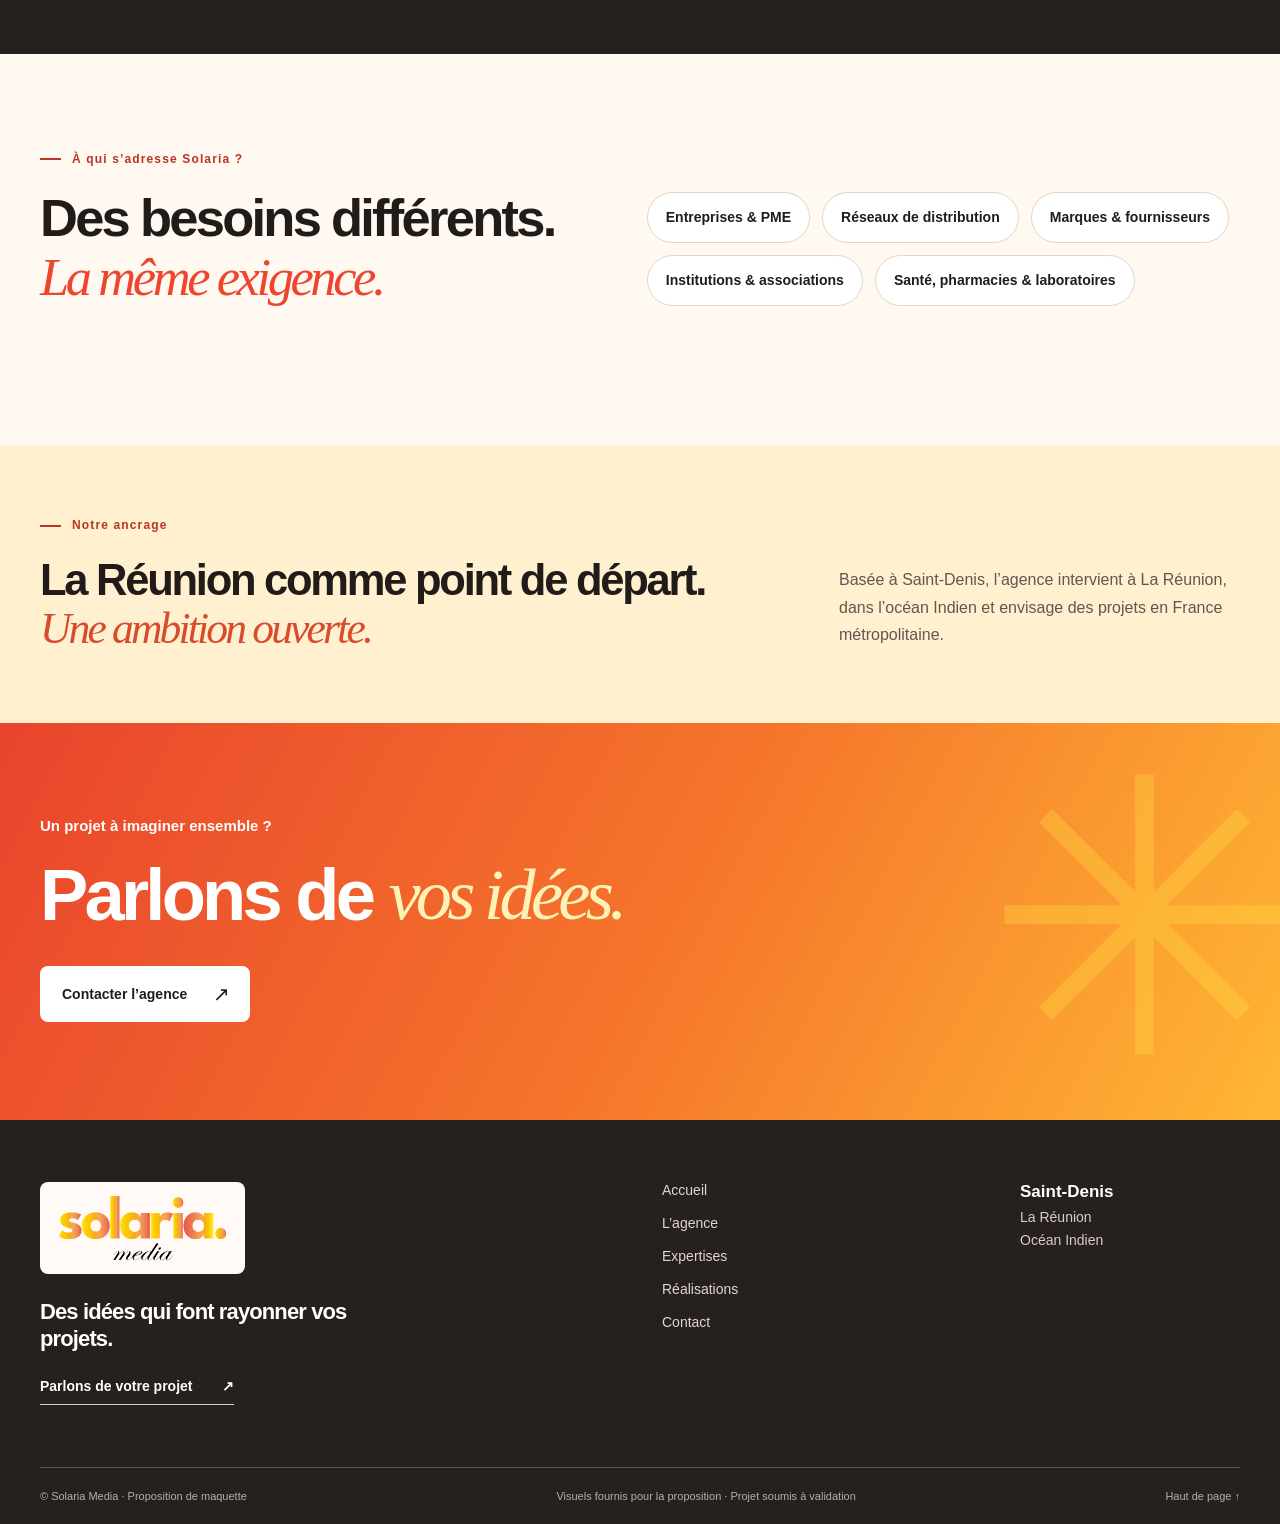
==== commit e1b96356: "solaria" ====
--- a/agence.html
+++ b/agence.html
@@ -1,23 +1,23 @@
 <!DOCTYPE html>
-<html lang="fr"><head><meta charset="utf-8"/><meta content="width=device-width,initial-scale=1" name="viewport"/><meta content="#fff9f2" name="theme-color"/><meta content="Solaria Media, agence de communication à La Réunion : conseil, création, branding, digital, objets publicitaires et campagnes marketing." name="description"/><meta content="website" property="og:type"/><meta content="Solaria Media | Agence de communication &amp; marketing à La Réunion" property="og:title"/><meta content="Solaria Media, agence de communication à La Réunion : conseil, création, branding, digital, objets publicitaires et campagnes marketing." property="og:description"/><title>Solaria Media | Agence de communication &amp; marketing à La Réunion</title><link href="assets/images/favicon-solaria.png" rel="icon" type="image/png"/><link rel="stylesheet" href="assets/css/site.css">
-<link rel="stylesheet" href="assets/css/animations.css"></head><body><a class="skip-link" href="#contenu">Aller au contenu</a><header class="site-header" id="haut"><div class="header-shell"><a aria-label="Solaria Media, retour à l’accueil" class="brand" href="index.html"><img alt="Solaria Media" height="67" src="assets/images/logo-solaria.png" width="166"/></a><nav aria-label="Navigation principale" class="nav-desktop"><a aria-current="page" class="active" href="index.html">Accueil</a><a href="agence.html">L’agence</a><a href="expertises.html">Expertises</a><a href="realisations.html">Réalisations</a></nav><a class="nav-action" href="contact.html">Parler de votre projet <span aria-hidden="true">↗</span></a><button aria-controls="nav-mobile" aria-expanded="false" aria-label="Ouvrir le menu" class="menu-toggle" type="button"><span></span><span></span></button></div><nav aria-label="Navigation mobile" class="nav-mobile" hidden="" id="nav-mobile"><a aria-current="page" class="active" href="index.html">Accueil</a><a href="agence.html">L’agence</a><a href="expertises.html">Expertises</a><a href="realisations.html">Réalisations</a><a href="contact.html">Contact</a></nav></header><main id="contenu"><div data-view="index">
+<html lang="fr"><head><meta charset="utf-8"/><meta content="width=device-width,initial-scale=1" name="viewport"/><meta content="#fff9f2" name="theme-color"/><meta content="Solaria Media, agence de communication à Saint-Denis : conseil, création, branding, digital, objets publicitaires et campagnes marketing." name="description"/><meta content="website" property="og:type"/><meta content="Solaria Media | Agence de communication &amp; marketing à La Réunion" property="og:title"/><meta content="Solaria Media, agence de communication à Saint-Denis : conseil, création, branding, digital, objets publicitaires et campagnes marketing." property="og:description"/><title>Solaria Media | Agence de communication &amp; marketing à La Réunion</title><link href="assets/images/favicon-solaria.png" rel="icon" type="image/png"/><link rel="stylesheet" href="assets/css/site.css">
+<link rel="stylesheet" href="assets/css/motion.css"><script>/* Solaria motion : choisit avant le premier rendu entre cinématique (1re visite de l’accueil), entrée courte ou aucun mouvement. */(function(d,w){var e=d.documentElement,c="";try{if(w.matchMedia("(prefers-reduced-motion: reduce)").matches||!("animate" in Element.prototype)||!w.IntersectionObserver)return;var h=location.hash,m=/^#\/(index|agence|expertises|realisations|contact)/.exec(h),p=/\/(agence|expertises|realisations|contact)(?:\.html)?\/?$/.exec(location.pathname),v=m?m[1]:p?p[1]:"index",n=navigator.connection,s=n&&(n.saveData||/(^|-)2g$/.test(n.effectiveType||""));c=v==="index"&&!(h&&!m)&&!s&&!sessionStorage.getItem("sm-intro")?"sm-intro":"sm-enter"}catch(x){c="sm-enter"}e.classList.add(c);if(c==="sm-intro"){var l=d.createElement("link");l.rel="preload";l.as="script";l.href="assets/js/cinematic-intro.js";d.head.appendChild(l)}w.setTimeout(function(){if(!w.SolariaMotion){w.__smLate=1;e.classList.remove("sm-intro","sm-enter")}else if(!w.__smIntro&&e.classList.contains("sm-intro")){e.classList.remove("sm-intro");w.SolariaMotion.hero.skip()}},2500)})(document,window)</script></head><body><a class="skip-link" href="#contenu">Aller au contenu</a><header class="site-header" id="haut"><div class="header-shell"><a aria-label="Solaria Media, retour à l’accueil" class="brand" href="index.html"><img alt="Solaria Media" height="67" src="assets/images/logo-solaria.png" width="166"/></a><nav aria-label="Navigation principale" class="nav-desktop"><a aria-current="page" class="active" href="index.html">Accueil</a><a href="agence.html">L’agence</a><a href="expertises.html">Expertises</a><a href="realisations.html">Réalisations</a></nav><a class="nav-action" href="contact.html">Parler de votre projet <span aria-hidden="true">↗</span></a><button aria-controls="nav-mobile" aria-expanded="false" aria-label="Ouvrir le menu" class="menu-toggle" type="button"><span></span><span></span></button></div><nav aria-label="Navigation mobile" class="nav-mobile" hidden="" id="nav-mobile"><a aria-current="page" class="active" href="index.html">Accueil</a><a href="agence.html">L’agence</a><a href="expertises.html">Expertises</a><a href="realisations.html">Réalisations</a><a href="contact.html">Contact</a></nav></header><main id="contenu"><div data-view="index">
 <section class="home-hero"><div class="home-hero-copy"><div class="hero-location">Agence de communication &amp; marketing à La Réunion</div><h1>Des idées qui font <em>rayonner</em> vos projets.</h1><p>Solaria Media accompagne les entreprises de la réflexion stratégique à la réalisation de leurs projets de communication.</p><div class="actions"><a class="button button-dark" href="expertises.html">Découvrir nos expertises <span aria-hidden="true">↗</span></a><a class="button-link" href="realisations.html">Explorer l’univers Solaria <span aria-hidden="true">→</span></a></div><div class="hero-corner"><span aria-hidden="true" class="pulse-sun">✳</span> Conseil, création, production et déploiement.</div></div><div class="home-hero-art"><img alt="Composition visuelle fournie pour Solaria Media : publications, identité graphique et supports digitaux" class="hero-artwork" decoding="async" fetchpriority="high" src="assets/images/accueil-composition.webp"/><span class="art-label">Univers visuel Solaria Media</span></div></section>
 <section aria-label="Positionnement de Solaria Media" class="intro-strip wrap"><p>Une vision d’ensemble.<br/><strong>Des actions concrètes.</strong></p><div>Stratégie, création et coordination : une approche complète pour développer votre visibilité et accompagner vos projets.</div><a aria-label="Découvrir l’agence" class="circle-next" href="agence.html">↗</a></section>
 <section class="section-services" id="savoir-faire"><div class="wrap section-topline"><div><p class="section-eyebrow">Nos expertises</p><h2>Une seule agence.<br/><span>Plusieurs talents.</span></h2></div><p>Quatre expertises complémentaires, mobilisées selon vos objectifs.</p></div><div class="services-showcase wrap">
-<a class="service-tile" href="expertises.html"><div class="service-art sunny"><img alt="Visuel fourni illustrant la communication sur les réseaux sociaux" class="" decoding="async" loading="lazy" src="assets/images/expertise-digital.webp"/></div><div class="tile-info"><div><h3>Communication digitale</h3><p>Stratégie, contenus, réseaux sociaux et campagnes Meta Ads.</p></div><span aria-hidden="true" class="tile-arrow">↗</span></div></a>
-<a class="service-tile" href="expertises.html"><div class="service-art peach"><img alt="Visuel fourni illustrant le branding et les supports d’identité visuelle" class="" decoding="async" loading="lazy" src="assets/images/expertise-branding.webp"/></div><div class="tile-info"><div><h3>Identité &amp; design</h3><p>Une image de marque cohérente, pensée pour tous vos supports.</p></div><span aria-hidden="true" class="tile-arrow">↗</span></div></a>
-<a class="service-tile" href="expertises.html"><div class="service-art sand"><img alt="Visuel fourni de sacs, gourdes et objets publicitaires aux couleurs de Solaria" class="" decoding="async" loading="lazy" src="assets/images/expertise-objets-plv.webp"/></div><div class="tile-info"><div><h3>Objets publicitaires &amp; PLV</h3><p>De la conception graphique à la fabrication et à la livraison.</p></div><span aria-hidden="true" class="tile-arrow">↗</span></div></a>
-<a class="service-tile" href="expertises.html"><div class="service-art butter"><img alt="Visuel fourni illustrant la stratégie et les opérations marketing" class="" decoding="async" loading="lazy" src="assets/images/expertise-campagnes.webp"/></div><div class="tile-info"><div><h3>Campagnes marketing</h3><p>Des dispositifs coordonnés pour faire vivre vos actions commerciales.</p></div><span aria-hidden="true" class="tile-arrow">↗</span></div></a>
+<a class="service-tile" href="expertises.html#digital"><div class="service-art sunny"><img alt="Visuel fourni illustrant la communication sur les réseaux sociaux" class="" decoding="async" loading="lazy" src="assets/images/expertise-digital.webp"/></div><div class="tile-info"><div><h3>Communication digitale</h3><p>Stratégie, contenus, réseaux sociaux et campagnes Meta Ads.</p></div><span aria-hidden="true" class="tile-arrow">↗</span></div></a>
+<a class="service-tile" href="expertises.html#branding"><div class="service-art peach"><img alt="Visuel fourni illustrant le branding et les supports d’identité visuelle" class="" decoding="async" loading="lazy" src="assets/images/expertise-branding.webp"/></div><div class="tile-info"><div><h3>Identité &amp; design</h3><p>Une image de marque cohérente, pensée pour tous vos supports.</p></div><span aria-hidden="true" class="tile-arrow">↗</span></div></a>
+<a class="service-tile" href="expertises.html#production"><div class="service-art sand"><img alt="Visuel fourni de sacs, gourdes et objets publicitaires aux couleurs de Solaria" class="" decoding="async" loading="lazy" src="assets/images/expertise-objets-plv.webp"/></div><div class="tile-info"><div><h3>Objets publicitaires &amp; PLV</h3><p>De la conception graphique à la fabrication et à la livraison.</p></div><span aria-hidden="true" class="tile-arrow">↗</span></div></a>
+<a class="service-tile" href="expertises.html#campagnes"><div class="service-art butter"><img alt="Visuel fourni illustrant la stratégie et les opérations marketing" class="" decoding="async" loading="lazy" src="assets/images/expertise-campagnes.webp"/></div><div class="tile-info"><div><h3>Campagnes marketing</h3><p>Des dispositifs coordonnés pour faire vivre vos actions commerciales.</p></div><span aria-hidden="true" class="tile-arrow">↗</span></div></a>
 </div></section>
 <section class="agency-highlight"><div class="wrap agency-highlight-grid"><div class="agency-highlight-visual"><img alt="Visuel de présentation de l’agence Solaria Media avec ordinateur et supports de communication" class="" decoding="async" loading="lazy" src="assets/images/agence-univers.webp"/></div><div class="agency-highlight-copy"><p class="section-eyebrow">L’esprit Solaria</p><h2>Penser le projet.<br/><em>Le concrétiser.</em></h2><p>Du premier échange à la mise en œuvre, Solaria Media réunit les compétences nécessaires pour donner de la cohérence à chaque prise de parole de votre entreprise.</p><div class="agency-steps"><span>Comprendre les enjeux</span><span>Imaginer la réponse</span><span>Coordonner la réalisation</span></div><a class="text-link" href="agence.html">Découvrir notre approche <span aria-hidden="true">↗</span></a></div></div></section>
 <section class="campaign-feature wrap"><div class="campaign-image"><img alt="Visuel de présentation fourni : campagne publicitaire avec supports photo et affichage" class="" decoding="async" loading="lazy" src="assets/images/realisations-campagnes.webp"/></div><div class="campaign-body"><p class="section-eyebrow">De l’idée aux supports</p><h2>Une communication qui prend forme, <em>partout.</em></h2><p>Identité, campagne, signalétique ou contenu : chaque format a un rôle à jouer pour faire rayonner une marque.</p><a class="button button-dark" href="realisations.html">Découvrir les univers visuels <span aria-hidden="true">↗</span></a></div></section>
 <section class="closing-cta"><div class="wrap"><p>Vous avez un projet de communication ?</p><h2>Faisons-le <em>rayonner.</em></h2><a class="button button-light" href="contact.html">Parlons de votre projet <span aria-hidden="true">↗</span></a></div></section>
 </div><div data-view="agence" hidden="">
-<section class="page-hero wrap agency-hero"><div class="page-hero-copy"><p class="section-eyebrow">L’agence</p><h1>Une vision claire.<br/><em>Des projets concrets.</em></h1><p>Solaria Media est une agence de communication et de marketing basée sur l’île de La Réunion. Nous accompagnons les professionnels dans la conception, la coordination et le déploiement de leurs projets.</p><a class="button-link" href="#notre-approche">Découvrir notre approche <span aria-hidden="true">↓</span></a></div><div class="page-hero-art"><img alt="Visuel fourni pour la présentation de Solaria Media : bureau créatif, ordinateur et supports de communication" class="" decoding="async" fetchpriority="high" src="assets/images/agence-univers.webp"/></div></section>
+<section class="page-hero wrap agency-hero"><div class="page-hero-copy"><p class="section-eyebrow">L’agence</p><h1>Une vision claire.<br/><em>Des projets concrets.</em></h1><p>Solaria Media est une agence de communication et de marketing basée à Saint-Denis, La Réunion. Nous accompagnons les professionnels dans la conception, la coordination et le déploiement de leurs projets.</p><a class="button-link" href="#notre-approche">Découvrir notre approche <span aria-hidden="true">↓</span></a></div><div class="page-hero-art"><img alt="Visuel fourni pour la présentation de Solaria Media : bureau créatif, ordinateur et supports de communication" class="" decoding="async" fetchpriority="high" src="assets/images/agence-univers.webp"/></div></section>
 <section class="agency-mission wrap"><div class="mission-title"><p class="section-eyebrow">Notre mission</p><h2>Un partenaire de développement, <em>pas seulement un prestataire.</em></h2></div><div class="mission-detail"><p>Nous intervenons aussi bien sur la stratégie que sur sa réalisation opérationnelle. Notre rôle : relier conseil, créativité, production et coordination pour apporter des réponses adaptées aux enjeux de chaque entreprise.</p><p>Cette approche est personnalisée, pragmatique et orientée résultats.</p></div></section>
-<section class="process-section process-method" id="notre-approche"><div class="wrap"><div class="process-heading"><h2>La méthode Solaria</h2><p>Une façon de travailler qui simplifie la communication et donne de la cohérence à chaque action.</p></div><div class="process-grid"><article><div class="process-symbol" aria-hidden="true">✳</div><h3>Comprendre</h3><p>Identifier les enjeux de votre activité, avant de définir les solutions.</p></article><article><div class="process-symbol" aria-hidden="true">◎</div><h3>Imaginer</h3><p>Créer des concepts et des supports qui correspondent à votre marque.</p></article><article><div class="process-symbol" aria-hidden="true">↗</div><h3>Déployer</h3><p>Coordonner la production et la mise en œuvre des actions retenues.</p></article><article><div class="process-symbol" aria-hidden="true">∞</div><h3>Accompagner</h3><p>Construire une relation suivie, avec réactivité et transparence.</p></article></div></div></section>
+<section class="process-section" id="notre-approche"><div class="wrap"><div class="process-heading"><p class="section-eyebrow">Notre façon de travailler</p><h2>Chaque projet suit<br/><em>un fil conducteur.</em></h2></div><div class="process-grid"><article><div class="process-symbol">◎</div><h3>Comprendre</h3><p>Prendre le temps d’identifier vos besoins, votre marché et les objectifs de votre communication.</p></article><article><div class="process-symbol">✳</div><h3>Concevoir</h3><p>Définir une réponse créative et des supports en accord avec votre identité.</p></article><article><div class="process-symbol">↗</div><h3>Réaliser</h3><p>Piloter la production, les partenaires et le déploiement des actions.</p></article><article><div class="process-symbol">◉</div><h3>Accompagner</h3><p>Rester disponible pour suivre, ajuster et faire évoluer le projet.</p></article></div></div></section>
 <section class="audience-section wrap"><div><p class="section-eyebrow">À qui s’adresse Solaria ?</p><h2>Des besoins différents.<br/><em>La même exigence.</em></h2></div><div class="audience-grid"><span>Entreprises &amp; PME</span><span>Réseaux de distribution</span><span>Marques &amp; fournisseurs</span><span>Institutions &amp; associations</span><span>Santé, pharmacies &amp; laboratoires</span></div></section>
-<section class="agency-location"><div class="wrap location-flex"><div><p class="section-eyebrow">Notre ancrage</p><h2>La Réunion comme point de départ.<br/><em>Une ambition ouverte.</em></h2></div><p>Basée sur l’île de La Réunion, l’agence intervient à La Réunion et dans l’Océan Indien.</p></div></section>
+<section class="agency-location"><div class="wrap location-flex"><div><p class="section-eyebrow">Notre ancrage</p><h2>La Réunion comme point de départ.<br/><em>Une ambition ouverte.</em></h2></div><p>Basée à Saint-Denis, l’agence intervient à La Réunion, dans l’océan Indien et envisage des projets en France métropolitaine.</p></div></section>
 <section class="closing-cta"><div class="wrap"><p>Un projet à imaginer ensemble ?</p><h2>Parlons de <em>vos idées.</em></h2><a class="button button-light" href="contact.html">Contacter l’agence <span aria-hidden="true">↗</span></a></div></section>
 </div><div data-view="expertises" hidden=""><section class="expert-intro wrap"><p class="section-eyebrow">Nos expertises</p><div class="expert-intro-grid"><h1>De la stratégie<br/><em>à la création.</em></h1><div><p>Une approche complète, quatre domaines complémentaires. Choisissez l’expertise qui correspond à votre besoin.</p><div class="quick-links"><a href="#digital">Digital ↘</a><a href="#branding">Branding ↘</a><a href="#production">Objets &amp; PLV ↘</a><a href="#campagnes">Campagnes ↘</a></div></div></div></section><section class="expert-section" id="digital"><div class="wrap expert-layout"><div class="expert-art art-digital"><img alt="Visuel de présentation fourni pour le domaine Communication digitale &amp; Social Media" class="" decoding="async" loading="lazy" src="assets/images/expertise-digital.webp"/></div><div class="expert-content"><span class="expert-kind">Communication digitale &amp; Social Media</span><h2>Votre marque a des choses à dire.</h2><p>Nous construisons une présence digitale adaptée à vos objectifs, de la ligne éditoriale à l’analyse des performances.</p><ul class="service-bullets"><li>Stratégie de communication digitale</li><li>Création de contenus, carrousels et vidéos courtes</li><li>Gestion et programmation des publications</li><li>Campagnes Meta Ads, emailing et reporting</li></ul><a class="text-link" href="contact.html?projet=digital">Parler de ce projet <span aria-hidden="true">↗</span></a></div></div></section><section class="expert-section expert-even" id="branding"><div class="wrap expert-layout"><div class="expert-art art-branding"><img alt="Visuel de présentation fourni pour le domaine Branding &amp; identité visuelle" class="" decoding="async" loading="lazy" src="assets/images/expertise-branding.webp"/></div><div class="expert-content"><span class="expert-kind">Branding &amp; identité visuelle</span><h2>Une identité qui se reconnaît.</h2><p>Nous créons et déclinons l’univers graphique de votre marque pour renforcer sa cohérence sur tous ses supports.</p><ul class="service-bullets"><li>Création et refonte de logos</li><li>Identités visuelles et chartes graphiques</li><li>Flyers, affiches, brochures et catalogues</li><li>Supports commerciaux et institutionnels</li></ul><a class="text-link" href="contact.html?projet=branding">Parler de ce projet <span aria-hidden="true">↗</span></a></div></div></section><section class="expert-section" id="production"><div class="wrap expert-layout"><div class="expert-art art-production"><img alt="Visuel de présentation fourni pour le domaine Objets publicitaires &amp; PLV" class="" decoding="async" loading="lazy" src="assets/images/expertise-objets-plv.webp"/></div><div class="expert-content"><span class="expert-kind">Objets publicitaires &amp; PLV</span><h2>Une idée qui devient tangible.</h2><p>Nous coordonnons la fabrication de supports physiques adaptés à votre marque, à vos événements et à vos points de vente.</p><ul class="service-bullets"><li>Objets personnalisés et cadeaux d’entreprise</li><li>Packaging et sacs personnalisés</li><li>PLV, signalétique et supports promotionnels</li><li>Sourcing, impression, production et livraison</li></ul><a class="text-link" href="contact.html?projet=production">Parler de ce projet <span aria-hidden="true">↗</span></a></div></div></section><section class="expert-section expert-even" id="campagnes"><div class="wrap expert-layout"><div class="expert-art art-campagnes"><img alt="Visuel de présentation fourni pour le domaine Campagnes &amp; opérations marketing" class="" decoding="async" loading="lazy" src="assets/images/expertise-campagnes.webp"/></div><div class="expert-content"><span class="expert-kind">Campagnes &amp; opérations marketing</span><h2>Des actions pensées pour le terrain.</h2><p>Nous concevons et coordonnons des campagnes pour soutenir vos lancements, votre notoriété et vos objectifs commerciaux.</p><ul class="service-bullets"><li>Campagnes promotionnelles et multicanales</li><li>Opérations commerciales et lancements de produits</li><li>Dispositifs pour les réseaux de points de vente</li><li>Coordination, suivi et analyse des résultats</li></ul><a class="text-link" href="contact.html?projet=campagnes">Parler de ce projet <span aria-hidden="true">↗</span></a></div></div></section><section class="closing-cta"><div class="wrap"><p>Un besoin précis, plusieurs possibilités</p><h2>Construisons la bonne <em>réponse.</em></h2><a class="button button-light" href="contact.html">Présenter votre projet <span aria-hidden="true">↗</span></a></div></section></div><div data-view="realisations" hidden="">
 <section class="work-intro wrap"><div><p class="section-eyebrow">L’univers Solaria</p><h1>Une marque.<br/><em>Mille façons d’exister.</em></h1></div><div><p>Du contenu digital aux objets publicitaires, découvrez les univers visuels qui traduisent les domaines d’expertise de Solaria Media.</p><div class="legal-visual-note">Visuels de présentation fournis pour cette maquette. Les projets clients et études de cas seront ajoutés après validation.</div></div></section>
@@ -25,5 +25,4 @@
 <section class="portfolio-next wrap"><div><p class="section-eyebrow">Projets &amp; études de cas</p><h2>Les réalisations de demain se préparent aujourd’hui.</h2></div><p>Cet espace pourra accueillir les projets clients de l’agence : contexte, objectifs, conception et déploiement, dès que les contenus seront disponibles et validés.</p></section>
 <section class="closing-cta"><div class="wrap"><p>Votre marque a sa propre histoire</p><h2>À nous de lui donner <em>vie.</em></h2><a class="button button-light" href="contact.html">Imaginer un projet ensemble <span aria-hidden="true">↗</span></a></div></section>
 <dialog aria-label="Aperçu d’un visuel" class="lightbox"><button aria-label="Fermer l’aperçu" class="lightbox-close" type="button">×</button><div class="lightbox-frame"><img alt="" src=""/><p></p></div></dialog>
-</div><div data-view="contact" hidden=""><section class="contact-hero wrap"><div class="contact-intro"><p class="section-eyebrow">Contact</p><h1>Une idée en tête ?<br/><em>Parlons-en.</em></h1><p>Vous souhaitez développer votre communication, renforcer votre identité ou préparer une campagne ? Présentez-nous votre projet.</p><div class="contact-where"><span>Basée à</span><strong>La Réunion</strong><span>Interventions : La Réunion et Océan Indien.</span></div><div aria-hidden="true" class="contact-motif">✳</div></div><div class="form-panel"><h2>Parlons de votre projet</h2><p>Quelques informations pour comprendre votre demande.</p><form id="project-form" novalidate=""><div class="form-grid"><div class="field"><label for="name">Votre nom <span aria-hidden="true">*</span></label><input autocomplete="name" id="name" name="name" placeholder="Votre nom" required=""/></div><div class="field"><label for="company">Votre entreprise</label><input autocomplete="organization" id="company" name="company" placeholder="Nom de l’entreprise"/></div></div><div class="field"><label for="email">Votre adresse e-mail <span aria-hidden="true">*</span></label><input autocomplete="email" id="email" name="email" placeholder="vous@entreprise.fr" required="" type="email"/></div><div class="field"><label for="project">Votre besoin</label><select id="project" name="project"><option value="">Choisissez une expertise</option><option value="digital">Communication digitale &amp; Social Media</option><option value="branding">Branding &amp; Design</option><option value="production">Objets publicitaires &amp; PLV</option><option value="campagnes">Campagnes &amp; opérations marketing</option><option value="autre">Un projet qui combine plusieurs expertises</option></select></div><div class="field"><label for="message">Parlez-nous de votre projet <span aria-hidden="true">*</span></label><textarea id="message" name="message" placeholder="Votre contexte, vos objectifs, votre calendrier…" required="" rows="5"></textarea></div><p class="demo-disclaimer">Maquette de présentation : ce formulaire n’envoie pas encore de message.</p><button class="button button-dark submit-button" type="submit">Valider ma demande <span aria-hidden="true">↗</span></button><p aria-live="polite" class="form-feedback" hidden="" role="status"></p></form></div></section><section class="contact-bottom"><div class="wrap contact-bottom-inner"><p>Vous pouvez aussi découvrir l’approche et les domaines d’expertise de Solaria Media.</p><a href="agence.html">Notre agence ↗</a><a href="expertises.html">Nos expertises ↗</a></div></section></div></main><footer class="site-footer"><div class="footer-main wrap"><div class="footer-lead"><a aria-label="Accueil Solaria Media" href="index.html"><img alt="Solaria Media" height="82" src="assets/images/logo-solaria-footer.svg" width="200"/></a><p>Des idées qui font rayonner vos projets.</p><a class="footer-email" href="contact.html">Parlons de votre projet <span aria-hidden="true">↗</span></a></div><nav aria-label="Navigation de pied de page" class="footer-nav"><a href="index.html">Accueil</a><a href="agence.html">L’agence</a><a href="expertises.html">Expertises</a><a href="realisations.html">Réalisations</a><a href="contact.html">Contact</a></nav><div class="footer-location"><strong>La Réunion</strong><span>Océan Indien</span></div></div><div class="footer-bottom wrap"><span>© Solaria Media · Proposition de maquette</span><span>Visuels fournis pour la proposition · Projet soumis à validation</span><a href="#haut">Haut de page ↑</a></div></footer><script src="assets/js/realisations-gallery.js"></script><script src="assets/js/site-original.js"></script><script src="assets/js/navigation.js"></script>
-<script src="assets/js/animations.js"></script></body></html>+</div><div data-view="contact" hidden=""><section class="contact-hero wrap"><div class="contact-intro"><p class="section-eyebrow">Contact</p><h1>Une idée en tête ?<br/><em>Parlons-en.</em></h1><p>Vous souhaitez développer votre communication, renforcer votre identité ou préparer une campagne ? Présentez-nous votre projet.</p><div class="contact-where"><span>Basée à</span><strong>Saint-Denis, La Réunion</strong><span>Interventions : La Réunion et océan Indien ; France métropolitaine à étudier.</span></div><div aria-hidden="true" class="contact-motif">✳</div></div><div class="form-panel"><h2>Parlons de votre projet</h2><p>Quelques informations pour comprendre votre demande.</p><form id="project-form" novalidate=""><div class="form-grid"><div class="field"><label for="name">Votre nom <span aria-hidden="true">*</span></label><input autocomplete="name" id="name" name="name" placeholder="Votre nom" required=""/></div><div class="field"><label for="company">Votre entreprise</label><input autocomplete="organization" id="company" name="company" placeholder="Nom de l’entreprise"/></div></div><div class="field"><label for="email">Votre adresse e-mail <span aria-hidden="true">*</span></label><input autocomplete="email" id="email" name="email" placeholder="vous@entreprise.fr" required="" type="email"/></div><div class="field"><label for="project">Votre besoin</label><select id="project" name="project"><option value="">Choisissez une expertise</option><option value="digital">Communication digitale &amp; Social Media</option><option value="branding">Branding &amp; Design</option><option value="production">Objets publicitaires &amp; PLV</option><option value="campagnes">Campagnes &amp; opérations marketing</option><option value="autre">Un projet qui combine plusieurs expertises</option></select></div><div class="field"><label for="message">Parlez-nous de votre projet <span aria-hidden="true">*</span></label><textarea id="message" name="message" placeholder="Votre contexte, vos objectifs, votre calendrier…" required="" rows="5"></textarea></div><p class="demo-disclaimer">Maquette de présentation : ce formulaire n’envoie pas encore de message.</p><button class="button button-dark submit-button" type="submit">Valider ma demande <span aria-hidden="true">↗</span></button><p aria-live="polite" class="form-feedback" hidden="" role="status"></p></form></div></section><section class="contact-bottom"><div class="wrap contact-bottom-inner"><p>Vous pouvez aussi découvrir l’approche et les domaines d’expertise de Solaria Media.</p><a href="agence.html">Notre agence ↗</a><a href="expertises.html">Nos expertises ↗</a></div></section></div></main><footer class="site-footer"><div class="footer-main wrap"><div class="footer-lead"><a aria-label="Accueil Solaria Media" href="index.html"><img alt="Solaria Media" height="82" src="assets/images/logo-solaria.png" width="200"/></a><p>Des idées qui font rayonner vos projets.</p><a class="footer-email" href="contact.html">Parlons de votre projet <span aria-hidden="true">↗</span></a></div><nav aria-label="Navigation de pied de page" class="footer-nav"><a href="index.html">Accueil</a><a href="agence.html">L’agence</a><a href="expertises.html">Expertises</a><a href="realisations.html">Réalisations</a><a href="contact.html">Contact</a></nav><div class="footer-location"><strong>Saint-Denis</strong><span>La Réunion</span><span>Océan Indien</span></div></div><div class="footer-bottom wrap"><span>© Solaria Media · Proposition de maquette</span><span>Visuels fournis pour la proposition · Projet soumis à validation</span><a href="#haut">Haut de page ↑</a></div></footer><script src="assets/js/site-original.js"></script><script src="assets/js/motion.js"></script><script src="assets/js/navigation.js"></script></body></html>
--- a/assets/css/site.css
+++ b/assets/css/site.css
@@ -1,6 +1,5 @@
-@import url('./fonts.css');
-:root{--paper:#fff9f2;--white:#fffdf9;--ink:#211c1a;--muted:#615650;--sun:#ffdf29;--orange:#fc9d29;--flame:#ed452e;--outline:#e9ded3;--soft:#fff2df;--serif:'League Spartan',Arial,sans-serif;--sans:'Poppins',Arial,sans-serif;--content:1340px}
-*,*::before,*::after{box-sizing:border-box}html{scroll-behavior:smooth;scroll-padding-top:95px}body{margin:0;background:var(--paper);color:var(--ink);font-family:var(--sans);-webkit-font-smoothing:antialiased;overflow-x:clip}img{max-width:100%;display:block}a{color:inherit;text-decoration:none}button,input,select,textarea{font:inherit}button{cursor:pointer}h1,h2,h3,p,figure{margin-top:0}button:focus-visible,a:focus-visible,input:focus-visible,select:focus-visible,textarea:focus-visible{outline:3px solid #194bd8;outline-offset:4px}.wrap{width:min(var(--content),calc(100% - 80px));margin-inline:auto}.skip-link{position:fixed;top:-200px;left:24px;background:var(--ink);color:white;padding:12px 18px;z-index:200}.skip-link:focus{top:10px}.section-eyebrow{font-size:12px;letter-spacing:.095em;font-weight:780;color:var(--flame);margin-bottom:20px}.section-eyebrow::before{content:'';display:inline-block;width:21px;height:2px;background:currentColor;vertical-align:middle;margin-right:11px}h1,h2,h3{font-family:var(--serif);letter-spacing:-.052em}h1{font-size:clamp(44px,5.55vw,85px);line-height:1.045;letter-spacing:-.075em}h2{font-size:clamp(35px,4.1vw,58px);line-height:1.12}h1 em,h2 em{font-family:var(--serif);letter-spacing:-.065em;font-weight:400}p{line-height:1.7}.button{display:inline-flex;justify-content:space-between;align-items:center;gap:26px;font-weight:750;line-height:1.2;font-size:14px;padding:17px 19px 17px 21px;min-height:55px;border:1.5px solid transparent;border-radius:8px;transition:transform .22s ease,background .22s ease,box-shadow .22s ease}.button span{font-size:20px;line-height:1;font-weight:500}.button:hover{transform:translateY(-3px);box-shadow:0 9px 20px #00000016}.button-dark{background:var(--ink);color:white}.button-dark:hover{background:#44332d}.button-light{background:white;color:var(--ink)}.button-light:hover{background:var(--sun)}.button-link{font-size:14px;font-weight:720;display:inline-flex;align-items:center;gap:17px;box-shadow:inset 0 -1px currentColor;padding-bottom:5px;transition:gap .22s}.button-link:hover{gap:27px}.text-link{font-size:15px;font-weight:760;display:inline-flex;align-items:center;gap:34px;border-bottom:2px solid currentColor;padding-bottom:12px;transition:gap .22s}.text-link:hover{gap:44px}.text-link span{font-size:20px}
+:root{--paper:#fff9f2;--white:#fffdf9;--ink:#211c1a;--muted:#615650;--sun:#ffdf29;--orange:#fc9d29;--flame:#ed452e;--outline:#e9ded3;--soft:#fff2df;--serif:Georgia,'Times New Roman',serif;--sans:Inter,'Helvetica Neue',Arial,sans-serif;--content:1340px}
+*,*::before,*::after{box-sizing:border-box}html{scroll-behavior:smooth;scroll-padding-top:95px}body{margin:0;background:var(--paper);color:var(--ink);font-family:var(--sans);-webkit-font-smoothing:antialiased;overflow-x:clip}img{max-width:100%;display:block}a{color:inherit;text-decoration:none}button,input,select,textarea{font:inherit}button{cursor:pointer}h1,h2,h3,p,figure{margin-top:0}button:focus-visible,a:focus-visible,input:focus-visible,select:focus-visible,textarea:focus-visible{outline:3px solid #194bd8;outline-offset:4px}.wrap{width:min(var(--content),calc(100% - 80px));margin-inline:auto}.skip-link{position:fixed;top:-200px;left:24px;background:var(--ink);color:white;padding:12px 18px;z-index:200}.skip-link:focus{top:10px}.section-eyebrow{font-size:12px;letter-spacing:.095em;font-weight:780;color:var(--flame);margin-bottom:20px}.section-eyebrow::before{content:'';display:inline-block;width:21px;height:2px;background:currentColor;vertical-align:middle;margin-right:11px}h1,h2,h3{letter-spacing:-.052em}h1{font-size:clamp(44px,5.55vw,85px);line-height:1.045;letter-spacing:-.075em}h2{font-size:clamp(35px,4.1vw,58px);line-height:1.12}h1 em,h2 em{font-family:var(--serif);letter-spacing:-.065em;font-weight:400}p{line-height:1.7}.button{display:inline-flex;justify-content:space-between;align-items:center;gap:26px;font-weight:750;line-height:1.2;font-size:14px;padding:17px 19px 17px 21px;min-height:55px;border:1.5px solid transparent;border-radius:8px;transition:transform .22s ease,background .22s ease,box-shadow .22s ease}.button span{font-size:20px;line-height:1;font-weight:500}.button:hover{transform:translateY(-3px);box-shadow:0 9px 20px #00000016}.button-dark{background:var(--ink);color:white}.button-dark:hover{background:#44332d}.button-light{background:white;color:var(--ink)}.button-light:hover{background:var(--sun)}.button-link{font-size:14px;font-weight:720;display:inline-flex;align-items:center;gap:17px;box-shadow:inset 0 -1px currentColor;padding-bottom:5px;transition:gap .22s}.button-link:hover{gap:27px}.text-link{font-size:15px;font-weight:760;display:inline-flex;align-items:center;gap:34px;border-bottom:2px solid currentColor;padding-bottom:12px;transition:gap .22s}.text-link:hover{gap:44px}.text-link span{font-size:20px}
 /* navigation */
 .site-header{position:sticky;top:0;background:rgba(255,249,242,.96);border-bottom:1px solid var(--outline);z-index:90;backdrop-filter:blur(18px)}.header-shell{max-width:var(--content);padding:0 40px;margin:auto;display:flex;align-items:center;gap:38px;height:86px}.brand{width:170px;flex:none;display:flex;align-items:center}.brand img{width:164px;height:auto;max-height:69px;object-fit:contain}.nav-desktop{display:flex;align-items:center;gap:clamp(20px,2.3vw,42px);margin-left:auto;height:100%}.nav-desktop a{font-size:14px;font-weight:680;white-space:nowrap;transition:color .2s}.nav-desktop a:hover,.nav-desktop a.active{color:#cd4229}.nav-desktop a.active{box-shadow:inset 0 -2px var(--flame)}.nav-action{border:1px solid var(--ink);background:var(--ink);color:#fff;border-radius:50px;display:inline-flex;align-items:center;gap:15px;font-size:13px;font-weight:770;padding:13px 19px;white-space:nowrap;transition:background .2s,transform .2s}.nav-action span{font-size:20px;line-height:1}.nav-action:hover{background:var(--flame);border-color:var(--flame);transform:translateY(-2px)}.menu-toggle{display:none;width:46px;height:46px;align-items:center;justify-content:center;flex-direction:column;gap:6px;border-radius:50%;border:1px solid #ccbeb0;background:transparent}.menu-toggle span{width:19px;height:2px;background:var(--ink)}.nav-mobile[hidden]{display:none!important}
 /* hero */
@@ -23,7 +22,7 @@
 /* contact */
 .contact-hero{display:grid;grid-template-columns:.9fr 1.1fr;gap:clamp(50px,7vw,110px);padding-top:86px;padding-bottom:100px;align-items:start}.contact-intro{position:relative}.contact-intro h1{font-size:clamp(48px,5.2vw,73px);margin-bottom:22px}.contact-intro h1 em{color:var(--flame)}.contact-intro>p:not(.section-eyebrow){font-size:17px;max-width:530px;color:var(--muted)}.contact-where{display:flex;flex-direction:column;margin-top:60px;padding-top:25px;border-top:1px solid var(--outline);gap:7px}.contact-where span{font-size:14px;color:var(--muted);max-width:320px}.contact-where strong{font-size:21px;letter-spacing:-.04em}.contact-motif{position:absolute;top:105%;left:5%;font-size:200px;color:#ffd934;font-weight:400;line-height:1;transform:rotate(15deg);pointer-events:none}.form-panel{position:relative;z-index:1;background:#fff;border:1px solid #e8d9cb;border-radius:16px;box-shadow:0 20px 50px #2b180910;padding:clamp(27px,4vw,53px)}.form-panel h2{font-size:31px;margin:0 0 7px}.form-panel>p{font-size:14px;color:var(--muted);margin-bottom:26px}.form-panel form{display:flex;flex-direction:column;gap:19px}.form-grid{display:grid;grid-template-columns:1fr 1fr;gap:16px}.field{display:flex;flex-direction:column;gap:9px;min-width:0}.field label{font-size:13px;font-weight:760}.field label span{color:#ce3c2c}.field input,.field textarea,.field select{border:1px solid #d9c9ba;background:#fffaf6;border-radius:8px;width:100%;padding:14px;min-height:49px;font-size:14px;color:var(--ink)}.field textarea{resize:vertical;min-height:132px}.field input:focus,.field textarea:focus,.field select:focus{border-color:var(--flame);box-shadow:0 0 0 3px #ed452e22;outline:0}.field ::placeholder{color:#9a8980}.demo-disclaimer{font-size:12px;line-height:1.55;color:#6d5f55;background:#fff4dd;padding:11px 13px;margin:0;border-left:3px solid #e7af38}.submit-button{width:100%;text-align:left}.form-feedback{padding:15px;border-radius:8px;background:#fff4d1;color:#493522;font-size:13px;line-height:1.55;margin:0}.contact-bottom{background:#ffe3b2;padding:46px 0}.contact-bottom-inner{display:flex;align-items:center;gap:27px}.contact-bottom-inner p{margin:0 auto 0 0;max-width:430px;font-size:15px;font-weight:600}.contact-bottom-inner a{white-space:nowrap;font-size:14px;font-weight:740;border-bottom:1px solid currentColor;padding-bottom:5px}
 /* footer */
-.site-footer{background:#000;color:#fff;padding-top:62px}.footer-main{display:grid;grid-template-columns:1.3fr .7fr .5fr;gap:50px;padding-bottom:62px}.footer-lead img{width:205px;height:auto;}.footer-lead p{font-size:22px;line-height:1.25;max-width:350px;font-weight:670;letter-spacing:-.04em;margin:24px 0}.footer-email{display:inline-flex;gap:30px;border-bottom:1px solid #d6ccc6;padding-bottom:10px;font-size:14px;font-weight:690}.footer-nav{display:grid;align-content:start;justify-content:start;gap:17px}.footer-nav a{font-size:14px;color:#e1d6d0}.footer-nav a:hover,.footer-email:hover{color:var(--sun)}.footer-location{display:flex;flex-direction:column;gap:7px;font-size:14px;color:#d9cdc5}.footer-location strong{color:white;font-size:17px}.footer-bottom{padding:22px 0;border-top:1px solid #5f5550;display:flex;justify-content:space-between;gap:16px;font-size:11px;color:#b9aea7}.footer-bottom a:hover{color:white}
+.site-footer{background:#26201e;color:#fff;padding-top:62px}.footer-main{display:grid;grid-template-columns:1.3fr .7fr .5fr;gap:50px;padding-bottom:62px}.footer-lead img{width:205px;height:auto;background:#fffaf5;padding:10px 15px;border-radius:8px}.footer-lead p{font-size:22px;line-height:1.25;max-width:350px;font-weight:670;letter-spacing:-.04em;margin:24px 0}.footer-email{display:inline-flex;gap:30px;border-bottom:1px solid #d6ccc6;padding-bottom:10px;font-size:14px;font-weight:690}.footer-nav{display:grid;align-content:start;justify-content:start;gap:17px}.footer-nav a{font-size:14px;color:#e1d6d0}.footer-nav a:hover,.footer-email:hover{color:var(--sun)}.footer-location{display:flex;flex-direction:column;gap:7px;font-size:14px;color:#d9cdc5}.footer-location strong{color:white;font-size:17px}.footer-bottom{padding:22px 0;border-top:1px solid #5f5550;display:flex;justify-content:space-between;gap:16px;font-size:11px;color:#b9aea7}.footer-bottom a:hover{color:white}
 /* reveal motion progressive enhancement */
 .js-anim .reveal-on-view{opacity:0;transform:translateY(22px);transition:opacity .65s ease,transform .65s cubic-bezier(.2,.7,.2,1)}.js-anim .reveal-on-view.is-visible{opacity:1;transform:none}
 @keyframes spin-sun{to{transform:rotate(360deg)}}
@@ -35,16 +34,4 @@
 /* Accent colors used as small text meet readable contrast on the light background. */
 .section-eyebrow,.expert-kind{color:#ba3424}
 
-[data-view][hidden]{display:none!important}
-/* Section méthode de la page Agence. */
-.process-method{background:#f2e9e1;color:var(--ink)}
-.process-method .process-heading{display:flex;justify-content:space-between;align-items:center;gap:40px}
-.process-method .process-heading h2{margin:0}
-.process-method .process-heading>p{max-width:410px;margin:0;color:var(--muted);font-size:16px}
-.process-method .process-grid article{border-top:3px solid var(--flame)}
-.process-method .process-symbol{color:var(--flame)}
-.process-method .process-grid p{color:var(--muted)}
-@media(max-width:740px){.process-method .process-heading{flex-direction:column;align-items:flex-start;gap:20px}.process-method .process-heading>p{font-size:14px}}
-
-.gallery-controls:not([hidden]){display:flex;align-items:center;justify-content:center;flex-wrap:wrap;gap:12px;margin-top:18px}
-.gallery-controls button{border:1px solid #6e625c;border-radius:6px;padding:10px 15px;background:var(--ink);color:white}
+[data-view][hidden]{display:none!important}
--- a/assets/css/motion.css
+++ b/assets/css/motion.css
@@ -0,0 +1,135 @@
+/* =====================================================================
+   SOLARIA MEDIA — couche de motion design
+   Règle : le design est verrouillé. Chaque règle ci-dessous est soit un
+   état temporaire d'animation, soit un état d'interaction, soit une
+   propriété sans effet visuel au repos. site.css n'est jamais modifié.
+   ===================================================================== */
+
+/* ---------- Rideaux de chargement (posés par le script de <head>) ----------
+   Ils masquent le premier rendu le temps que la mise en scène démarre.
+   Le contenu est peint dessous (SEO, accessibilité, LCP) et un délai de
+   sécurité CSS les retire même si JavaScript échoue. */
+html.sm-intro body::after{content:'';position:fixed;inset:0;z-index:1001;background:#211c1a;pointer-events:none;animation:sm-failsafe .45s 9s forwards}
+html.sm-enter main::before{content:'';position:fixed;inset:0;z-index:89;background:var(--paper);pointer-events:none;animation:sm-failsafe .3s 3s forwards}
+@keyframes sm-failsafe{to{opacity:0;visibility:hidden}}
+
+/* ---------- Primitives temporaires ---------- */
+.sm-w{display:inline-block}
+.sm-glint{
+  background-image:linear-gradient(100deg,var(--sm-gc) 0 40%,var(--sm-gl) 50%,var(--sm-gc) 60% 100%);
+  background-size:280% 100%;background-repeat:no-repeat;background-position:100% 0;
+  -webkit-background-clip:text;background-clip:text;-webkit-text-fill-color:transparent;
+  padding:.1em .16em;margin:0 -.16em
+}
+.sm-fx{position:absolute;pointer-events:none;z-index:3}
+.sm-line{position:absolute;pointer-events:none;transform-origin:0 50%;z-index:2}
+.sm-sheen{position:absolute;pointer-events:none;overflow:hidden;z-index:3}
+.sm-sheen::after{content:'';position:absolute;inset:-10% -60%;background:linear-gradient(102deg,transparent 38%,rgba(255,252,240,.5) 48%,rgba(255,236,170,.32) 52%,transparent 62%);transform:translateX(var(--sm-x,-100%))}
+.sm-ring{position:absolute;left:50%;top:50%;width:40%;aspect-ratio:1;border-radius:50%;border:2px solid #ed452e;pointer-events:none;z-index:3;translate:-50% -50%}
+.sm-guide{position:absolute;background:#ed452e;pointer-events:none;z-index:3;opacity:.55}
+
+/* ---------- Transition entre les pages : « le passage solaire » ---------- */
+.sm-veil{position:fixed;left:0;right:0;bottom:0;top:var(--sm-veil-top,0px);z-index:85;pointer-events:none;visibility:hidden;
+  background:linear-gradient(118deg,#e9442d 0%,#f5752b 52%,#ffb735 100%);display:grid;place-items:center;overflow:hidden}
+.sm-veil.is-on{visibility:visible}
+.sm-veil-star{font-family:var(--sans);font-size:clamp(200px,32vw,460px);line-height:1;color:#ffe64249;user-select:none}
+.sm-veil-glow{position:absolute;width:70vmax;aspect-ratio:1;border-radius:50%;background:radial-gradient(circle,rgba(255,223,41,.55),rgba(255,223,41,0) 62%);pointer-events:none}
+
+/* Indicateur de navigation glissant (temporaire) */
+.sm-nav-bar{position:absolute;height:2px;background:var(--flame);pointer-events:none;z-index:3;left:0;top:0;transform-origin:0 50%}
+
+/* ---------- Micro-interactions ---------- */
+.field input,.field textarea,.field select{transition:border-color .28s ease,box-shadow .36s cubic-bezier(.16,1,.3,1),background-color .28s ease}
+.field label{transition:transform .36s cubic-bezier(.16,1,.3,1)}
+.field:focus-within label{transform:translateX(3px)}
+
+@media (hover:hover) and (pointer:fine){
+  .sm-tilt{position:relative}
+  .sm-tilt::after{content:'';position:absolute;inset:0;border-radius:inherit;pointer-events:none;opacity:0;z-index:2;
+    transition:opacity .45s ease;
+    background:radial-gradient(440px circle at var(--sm-mx,50%) var(--sm-my,50%),rgba(255,223,41,.2),rgba(252,157,41,.06) 42%,transparent 66%)}
+  .sm-tilt.is-hover::after{opacity:1}
+  .nav-desktop a:not(.active){background:linear-gradient(currentColor,currentColor) no-repeat 0 100%/0 2px;transition:color .2s,background-size .45s cubic-bezier(.16,1,.3,1)}
+  .nav-desktop a:not(.active):hover{background-size:100% 2px}
+  .closing-cta.sm-live::after{transform:translateY(-50%) rotate(var(--sm-rot,0deg));transition:transform 1.1s cubic-bezier(.16,1,.3,1)}
+}
+
+/* ---------- Cinématique d'ouverture ---------- */
+#sm-intro{position:fixed;inset:0;z-index:1000;background:#211c1a;overflow:hidden;contain:strict;pointer-events:auto;cursor:default}
+#sm-intro *{pointer-events:none}
+.sm-i-layer{position:absolute;inset:0}
+.sm-i-gl{position:absolute;inset:0;width:100%;height:100%;display:block}
+.sm-i-css{position:absolute;inset:0;overflow:hidden}
+.sm-i-css .sm-i-dawn{position:absolute;inset:0;background:radial-gradient(120% 70% at 50% 100%,#7a2a17 0%,#4a1a10 38%,rgba(33,28,26,0) 72%);opacity:0}
+.sm-i-css .sm-i-glow{position:absolute;left:0;top:0;width:1600px;height:1600px;margin:-800px 0 0 -800px;border-radius:50%;
+  background:radial-gradient(circle,rgba(255,232,120,1) 0,rgba(255,223,41,.85) 3%,rgba(252,157,41,.5) 12%,rgba(237,69,46,.22) 30%,rgba(237,69,46,0) 58%);will-change:transform,opacity}
+.sm-i-css .sm-i-rays{position:absolute;left:0;top:0;width:2400px;height:2400px;margin:-1200px 0 0 -1200px;border-radius:50%;
+  background:repeating-conic-gradient(from 0deg,rgba(255,206,90,.16) 0deg 1.6deg,rgba(255,206,90,0) 3deg 14deg);
+  -webkit-mask-image:radial-gradient(circle,#000 0,rgba(0,0,0,.6) 18%,transparent 52%);mask-image:radial-gradient(circle,#000 0,rgba(0,0,0,.6) 18%,transparent 52%);will-change:transform,opacity}
+.sm-i-streak{position:absolute;left:0;top:0;width:140vw;height:3px;margin:-1.5px 0 0 -70vw;border-radius:50%;
+  background:linear-gradient(90deg,rgba(252,157,41,0),rgba(255,214,90,.85) 45%,#fff3c4 50%,rgba(255,214,90,.85) 55%,rgba(252,157,41,0));filter:blur(.6px);will-change:transform,opacity}
+.sm-i-day{position:absolute;inset:0;background:#fff9f2;
+  -webkit-mask-image:radial-gradient(circle at var(--sx) var(--sy),#000 0 var(--sm-r),transparent calc(var(--sm-r) + 18vmax));
+  mask-image:radial-gradient(circle at var(--sx) var(--sy),#000 0 var(--sm-r),transparent calc(var(--sm-r) + 18vmax))}
+.sm-i-halo{position:absolute;inset:0;
+  background:radial-gradient(circle at var(--sx) var(--sy),rgba(255,223,41,0) 0 calc(var(--sm-r) - 2vmax),rgba(255,223,41,.75) calc(var(--sm-r) + 4vmax),rgba(252,157,41,.4) calc(var(--sm-r) + 11vmax),rgba(237,69,46,0) calc(var(--sm-r) + 22vmax))}
+.sm-i-stage{position:absolute;inset:0;perspective:1300px;perspective-origin:50% 46%}
+.sm-i-world{position:absolute;inset:0;transform-style:preserve-3d;will-change:transform}
+.sm-i-sun{position:absolute;left:0;top:0;width:100px;height:100px;margin:-50px 0 0 -50px;border-radius:50%;
+  background:linear-gradient(90deg,#fde01a 0%,#fcc900 25%,#f7b016 45%,#f19530 62%,#eb6f33 80%,#e24830 100%);will-change:transform,opacity}
+.sm-i-sun::after{content:'';position:absolute;inset:-60%;border-radius:50%;background:radial-gradient(circle,rgba(255,236,150,.9),rgba(255,223,41,.35) 35%,rgba(255,223,41,0) 66%);opacity:var(--sm-sg,1)}
+.sm-i-brand{position:absolute;left:0;top:0;will-change:transform,filter}
+.sm-i-brand canvas{display:block;width:100%;height:auto}
+.sm-i-logo{
+  -webkit-mask-image:linear-gradient(270deg,#000 40%,transparent 60%),linear-gradient(90deg,#000 40%,transparent 60%);
+  mask-image:linear-gradient(270deg,#000 40%,transparent 60%),linear-gradient(90deg,#000 40%,transparent 60%);
+  -webkit-mask-size:250% 68%,250% 34%;mask-size:250% 68%,250% 34%;
+  -webkit-mask-repeat:no-repeat;mask-repeat:no-repeat;
+  -webkit-mask-position:var(--sm-a,0%) 0%,var(--sm-b,100%) 100%;mask-position:var(--sm-a,0%) 0%,var(--sm-b,100%) 100%}
+/* Silhouette du logo (canvas dessiné depuis l'image déjà chargée) révélée
+   par une bande de lumière : aucun second téléchargement du logo. */
+.sm-i-glint{position:absolute;inset:0;width:100%;height:100%;
+  -webkit-mask-image:linear-gradient(100deg,transparent 40%,#000 49%,#000 51%,transparent 60%);mask-image:linear-gradient(100deg,transparent 40%,#000 49%,#000 51%,transparent 60%);
+  -webkit-mask-size:300% 100%;mask-size:300% 100%;-webkit-mask-repeat:no-repeat;mask-repeat:no-repeat;
+  -webkit-mask-position:var(--sm-g,100%) 0;mask-position:var(--sm-g,100%) 0;opacity:.92}
+.sm-i-rays-svg{position:absolute;overflow:visible}
+.sm-i-rays-svg line{stroke:#f19530;stroke-width:2.2;stroke-linecap:round}
+.sm-i-pulse{position:absolute;left:0;top:0;border-radius:50%;border:2px solid #ed452e;opacity:0}
+.sm-i-card{position:absolute;left:0;top:0;margin:0;background:#fff;border-radius:14px;padding:6px;box-shadow:0 30px 60px -18px rgba(84,39,11,.35),0 0 0 1px rgba(233,222,211,.9);transform-origin:50% 50%;will-change:transform,opacity;backface-visibility:hidden;overflow:hidden}
+.sm-i-card canvas{display:block;width:100%;height:auto;border-radius:9px}
+.sm-i-card::after{content:'';position:absolute;inset:0;background:linear-gradient(105deg,transparent 35%,rgba(255,250,230,.75) 49%,rgba(255,226,140,.45) 53%,transparent 66%) no-repeat;background-size:300% 100%;background-position:var(--sm-g,100%) 0}
+.sm-i-hero{position:absolute;left:0;top:0;transform-origin:0 0;will-change:transform,opacity}
+.sm-i-hero canvas{display:block;width:100%;height:auto;border-radius:5px;filter:drop-shadow(0 18px 29px rgba(84,39,11,.085))}
+.sm-i-bars::before,.sm-i-bars::after{content:'';position:absolute;left:0;right:0;height:11vh;background:#120e0d;transform:scaleY(var(--sm-bar,1))}
+.sm-i-bars::before{top:0;transform-origin:50% 0}
+.sm-i-bars::after{bottom:0;transform-origin:50% 100%}
+.sm-i-grain{position:absolute;inset:-50%;opacity:.07;mix-blend-mode:overlay;
+  background-image:url("data:image/svg+xml,%3Csvg xmlns='http://www.w3.org/2000/svg' width='160' height='160'%3E%3Cfilter id='n'%3E%3CfeTurbulence type='fractalNoise' baseFrequency='.9' numOctaves='2' stitchTiles='stitch'/%3E%3C/filter%3E%3Crect width='100%25' height='100%25' filter='url(%23n)'/%3E%3C/svg%3E");
+  animation:sm-grain .5s steps(4) infinite}
+@keyframes sm-grain{0%{transform:translate(0,0)}25%{transform:translate(-6%,4%)}50%{transform:translate(5%,-3%)}75%{transform:translate(-3%,-6%)}100%{transform:translate(0,0)}}
+.sm-i-credits{position:absolute;left:0;right:0;bottom:7.5vh;display:flex;justify-content:center;flex-wrap:wrap;gap:10px 30px;padding:0 24px;font-family:var(--sans);font-size:12px;letter-spacing:.095em;font-weight:780;color:#ba3424}
+.sm-i-credits span{opacity:0;display:inline-flex;align-items:center;gap:11px}
+.sm-i-credits span::before{content:'';width:21px;height:2px;background:currentColor;transform-origin:0 50%;transform:scaleX(var(--sm-d,0))}
+.sm-skip{position:fixed;right:24px;bottom:22px;z-index:1002;display:inline-flex;align-items:center;gap:12px;
+  border:1px solid rgba(255,249,242,.38);background:rgba(33,28,26,.28);color:#fff9f2;border-radius:50px;padding:11px 17px;
+  font-size:12px;font-weight:740;letter-spacing:.02em;backdrop-filter:blur(8px);-webkit-backdrop-filter:blur(8px);
+  transition:color .5s ease,border-color .5s ease,background-color .5s ease,opacity .4s ease,transform .3s cubic-bezier(.16,1,.3,1)}
+.sm-skip span{font-size:17px;line-height:1;transition:transform .3s cubic-bezier(.16,1,.3,1)}
+.sm-skip:hover span{transform:translateX(4px)}
+.sm-skip.is-day{color:var(--ink);border-color:rgba(33,28,26,.25);background:rgba(255,249,242,.6)}
+.sm-skip i{position:absolute;left:18px;right:18px;bottom:6px;height:1px;background:currentColor;opacity:.45;transform-origin:0 50%;transform:scaleX(var(--sm-p,0))}
+.sm-skip.is-gone{opacity:0;transform:translateY(8px);pointer-events:none}
+
+/* Visionneuse : fond qui s'assombrit à l'ouverture, s'éclaircit à la fermeture */
+@media (prefers-reduced-motion: no-preference){
+  dialog.lightbox[open]::backdrop{animation:sm-bd-in .5s cubic-bezier(.16,1,.3,1) both}
+  dialog.lightbox.sm-closing::backdrop{animation:sm-bd-out .38s ease forwards}
+}
+@keyframes sm-bd-in{from{opacity:0}}
+@keyframes sm-bd-out{to{opacity:0}}
+
+/* ---------- Mouvement réduit : rien ne bouge, rien n'est masqué ---------- */
+@media (prefers-reduced-motion: reduce){
+  html.sm-intro body::after,html.sm-enter main::before{display:none}
+  .sm-veil,#sm-intro,.sm-skip{display:none!important}
+}
